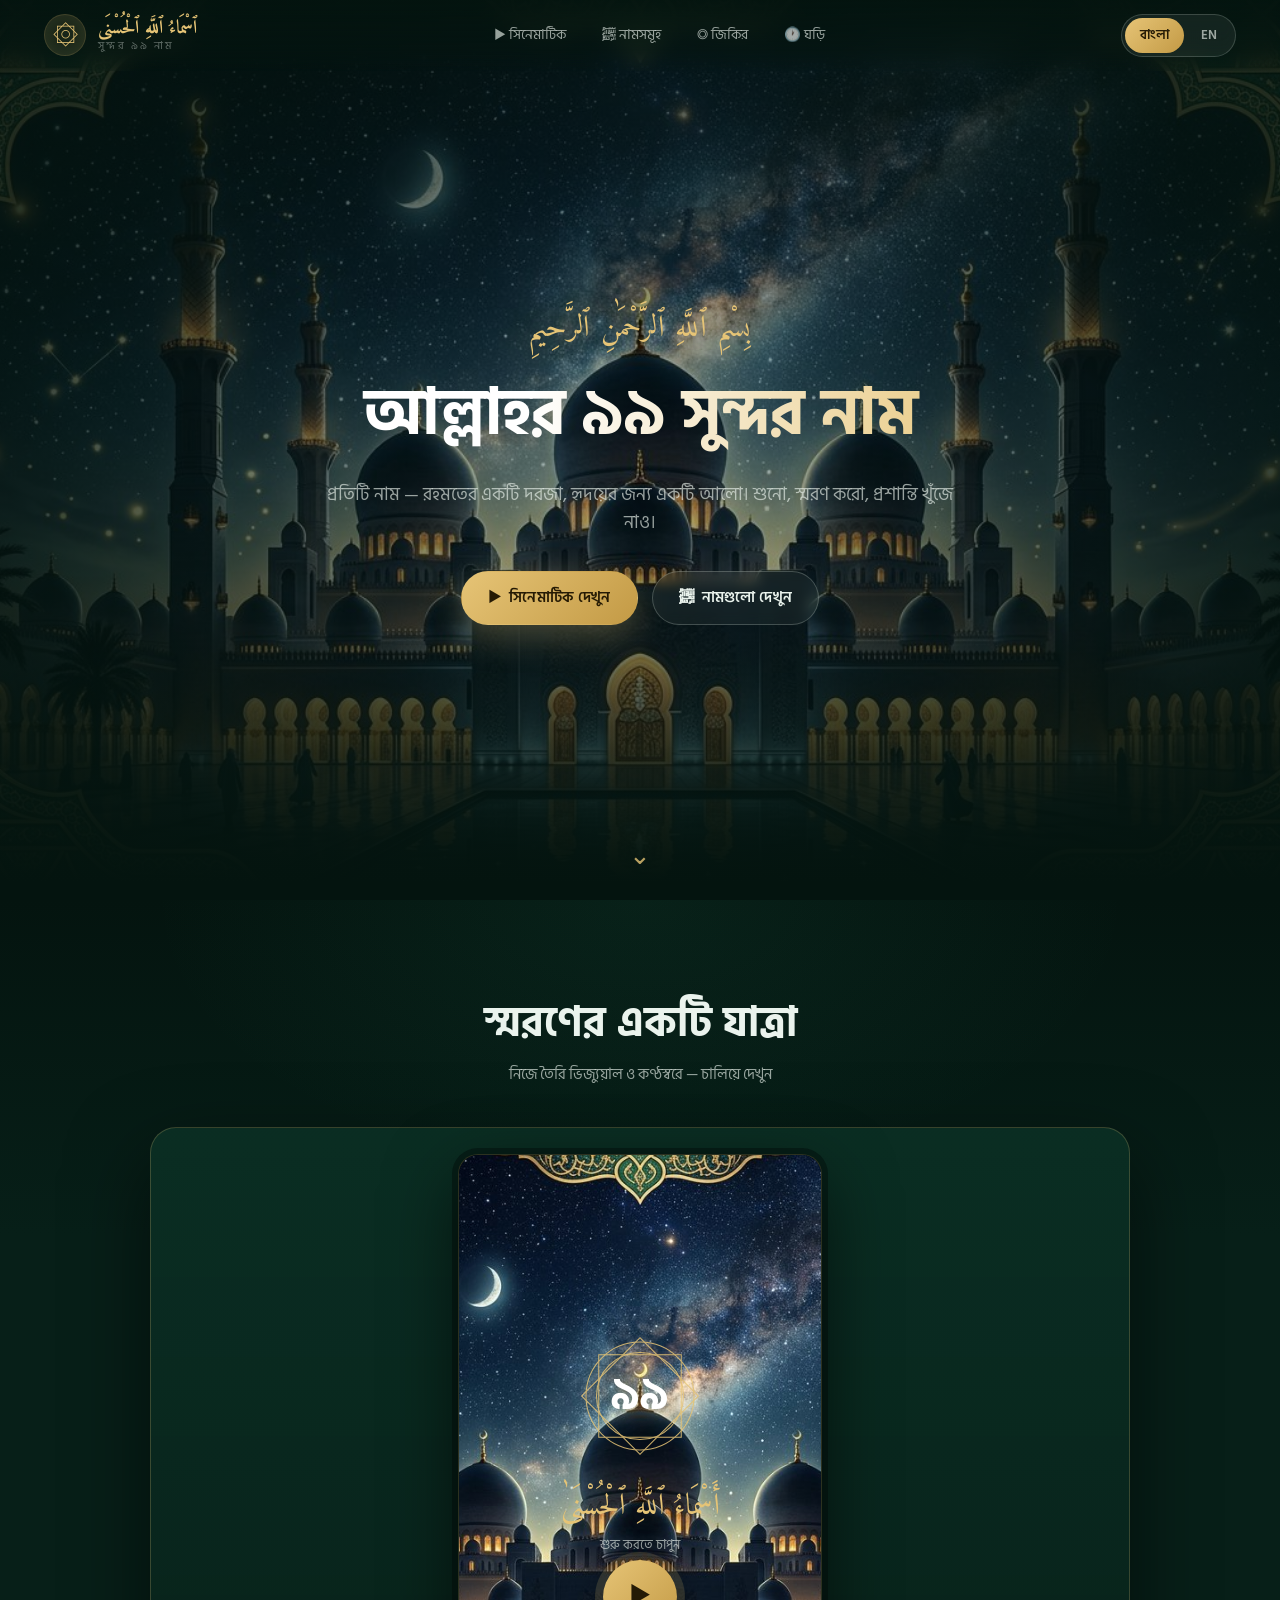
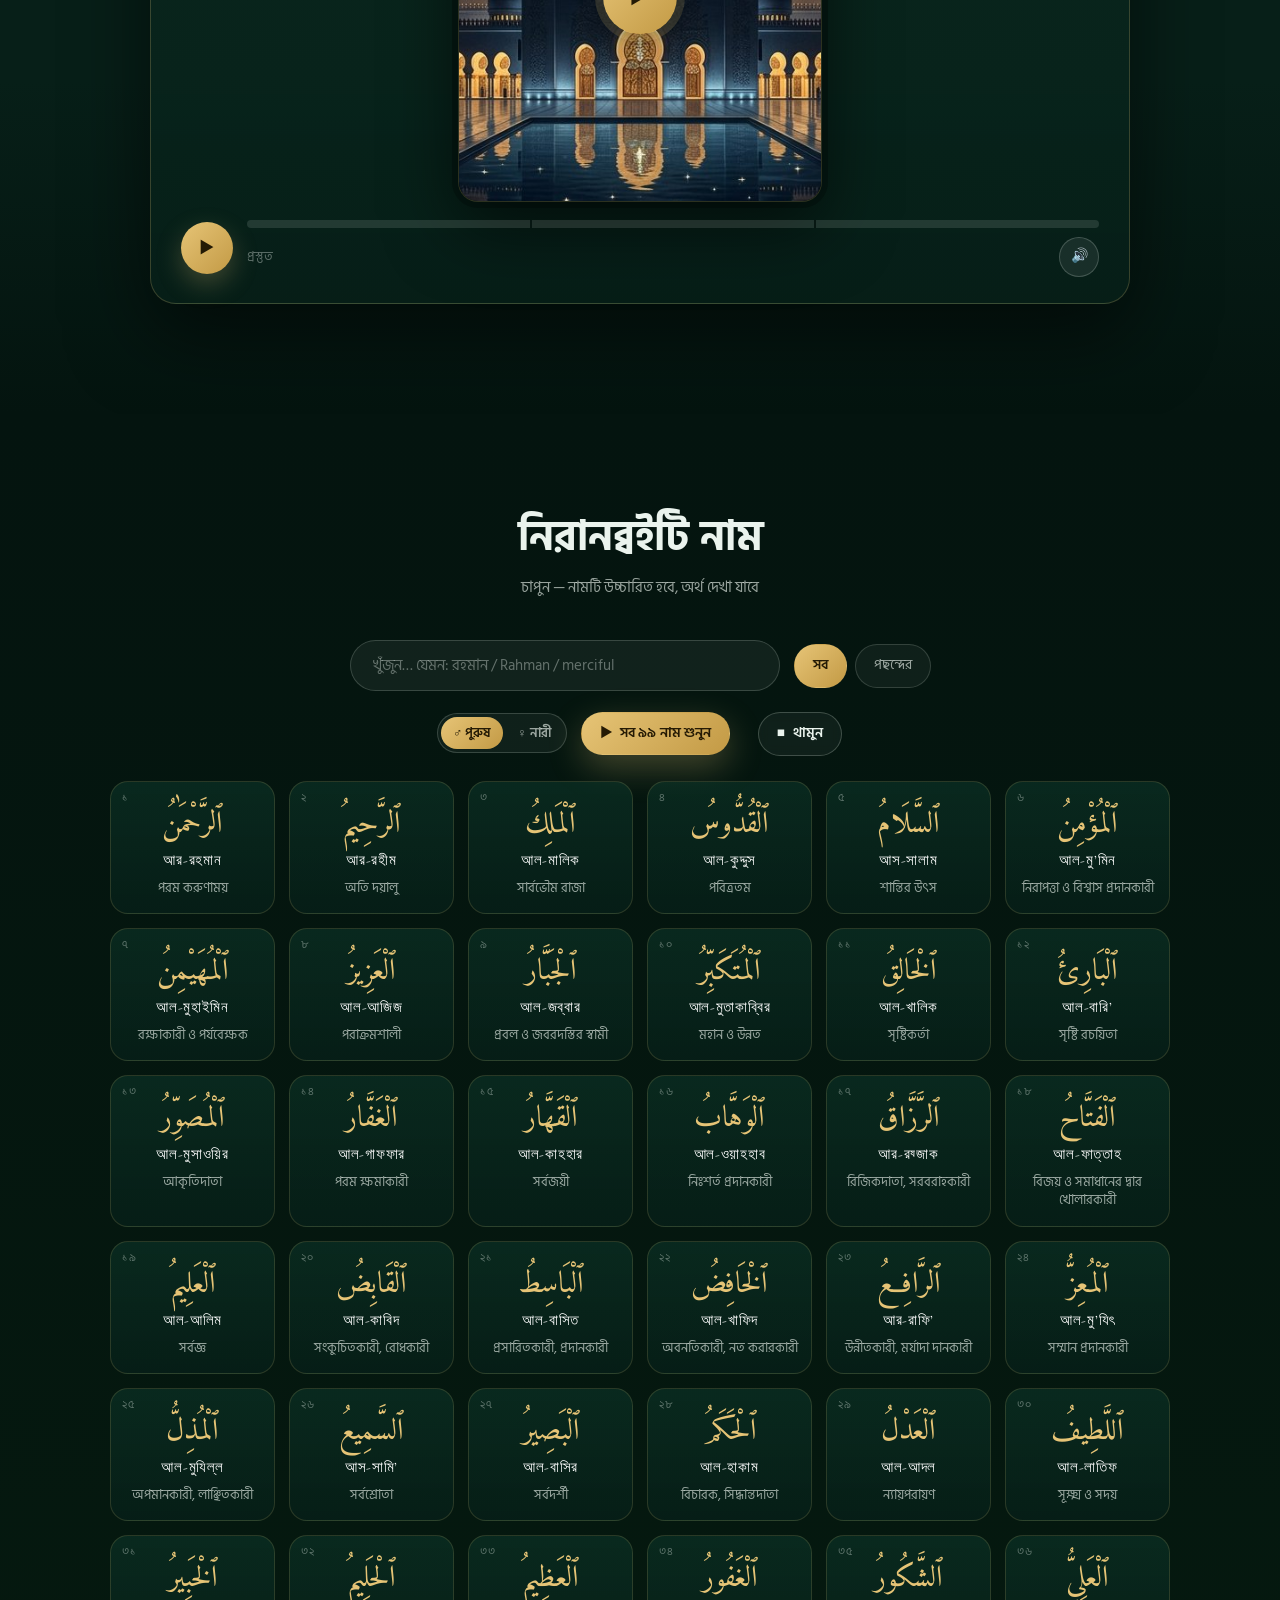
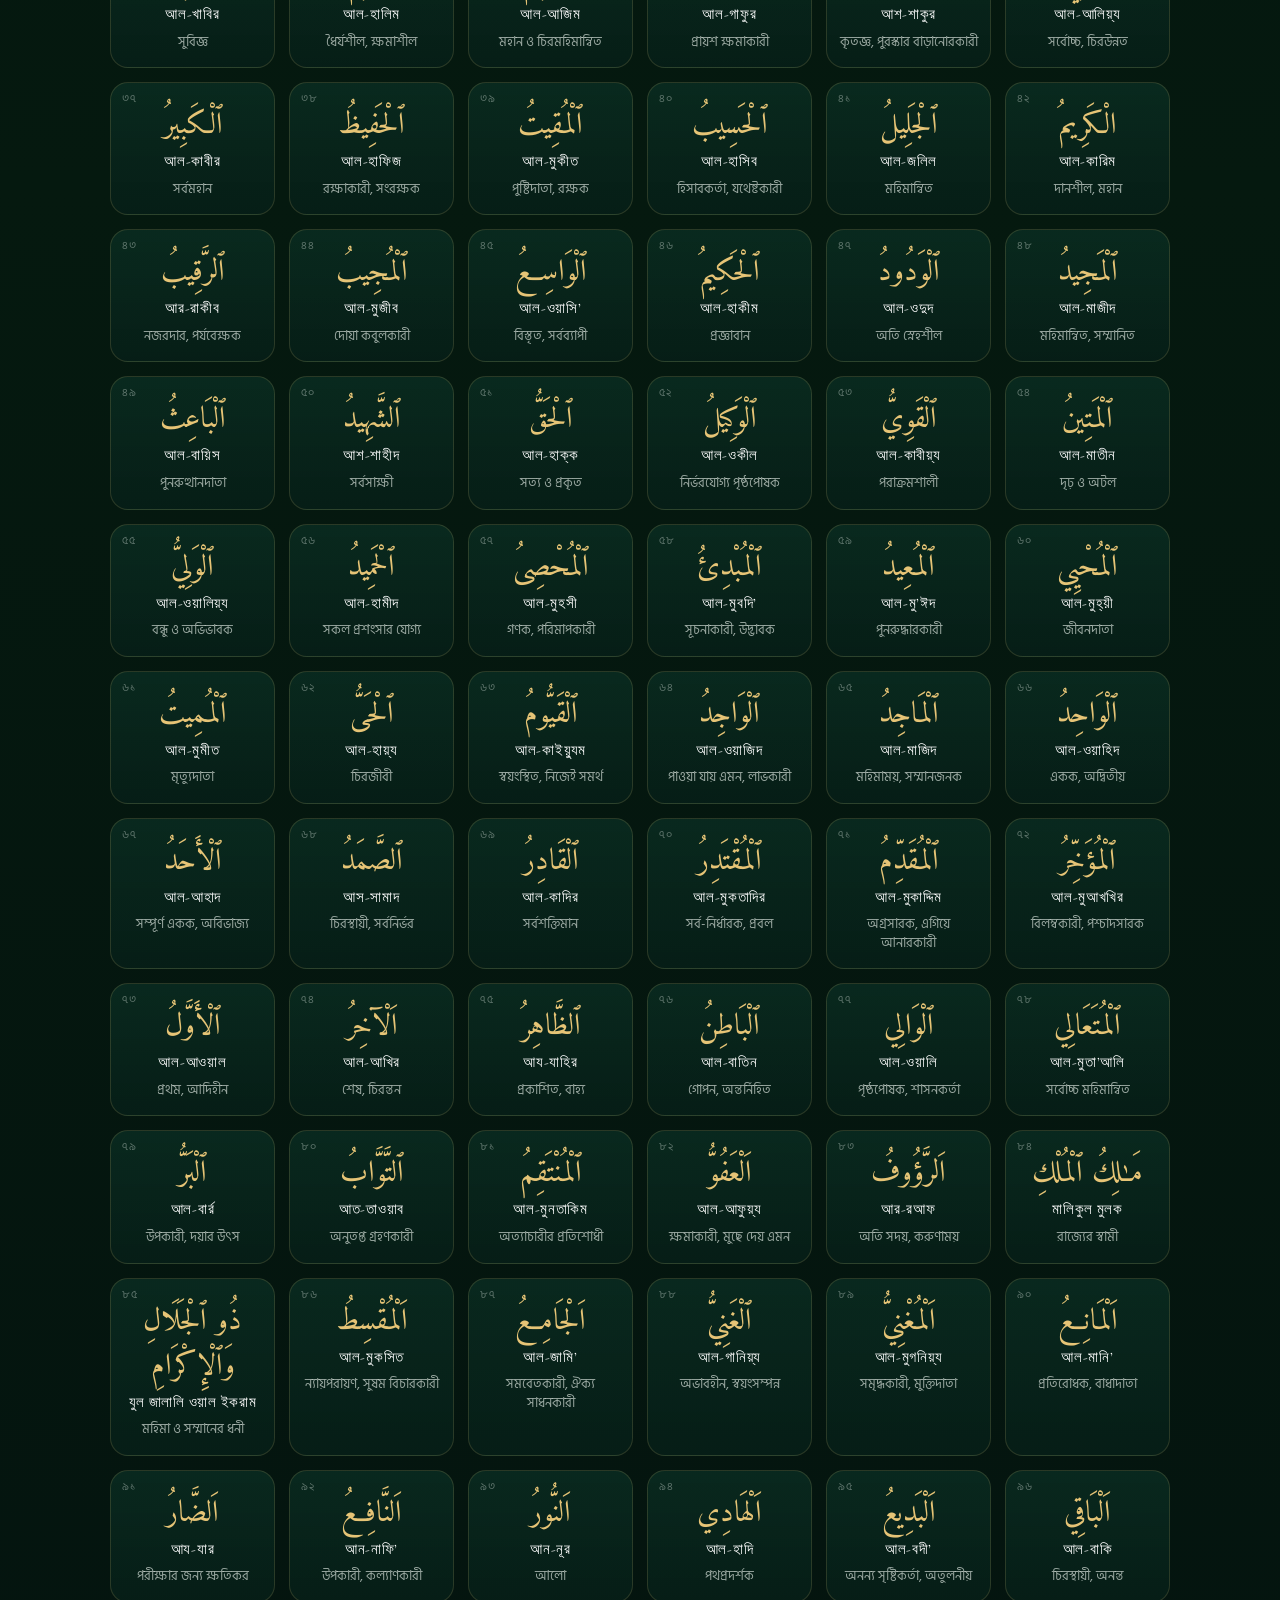
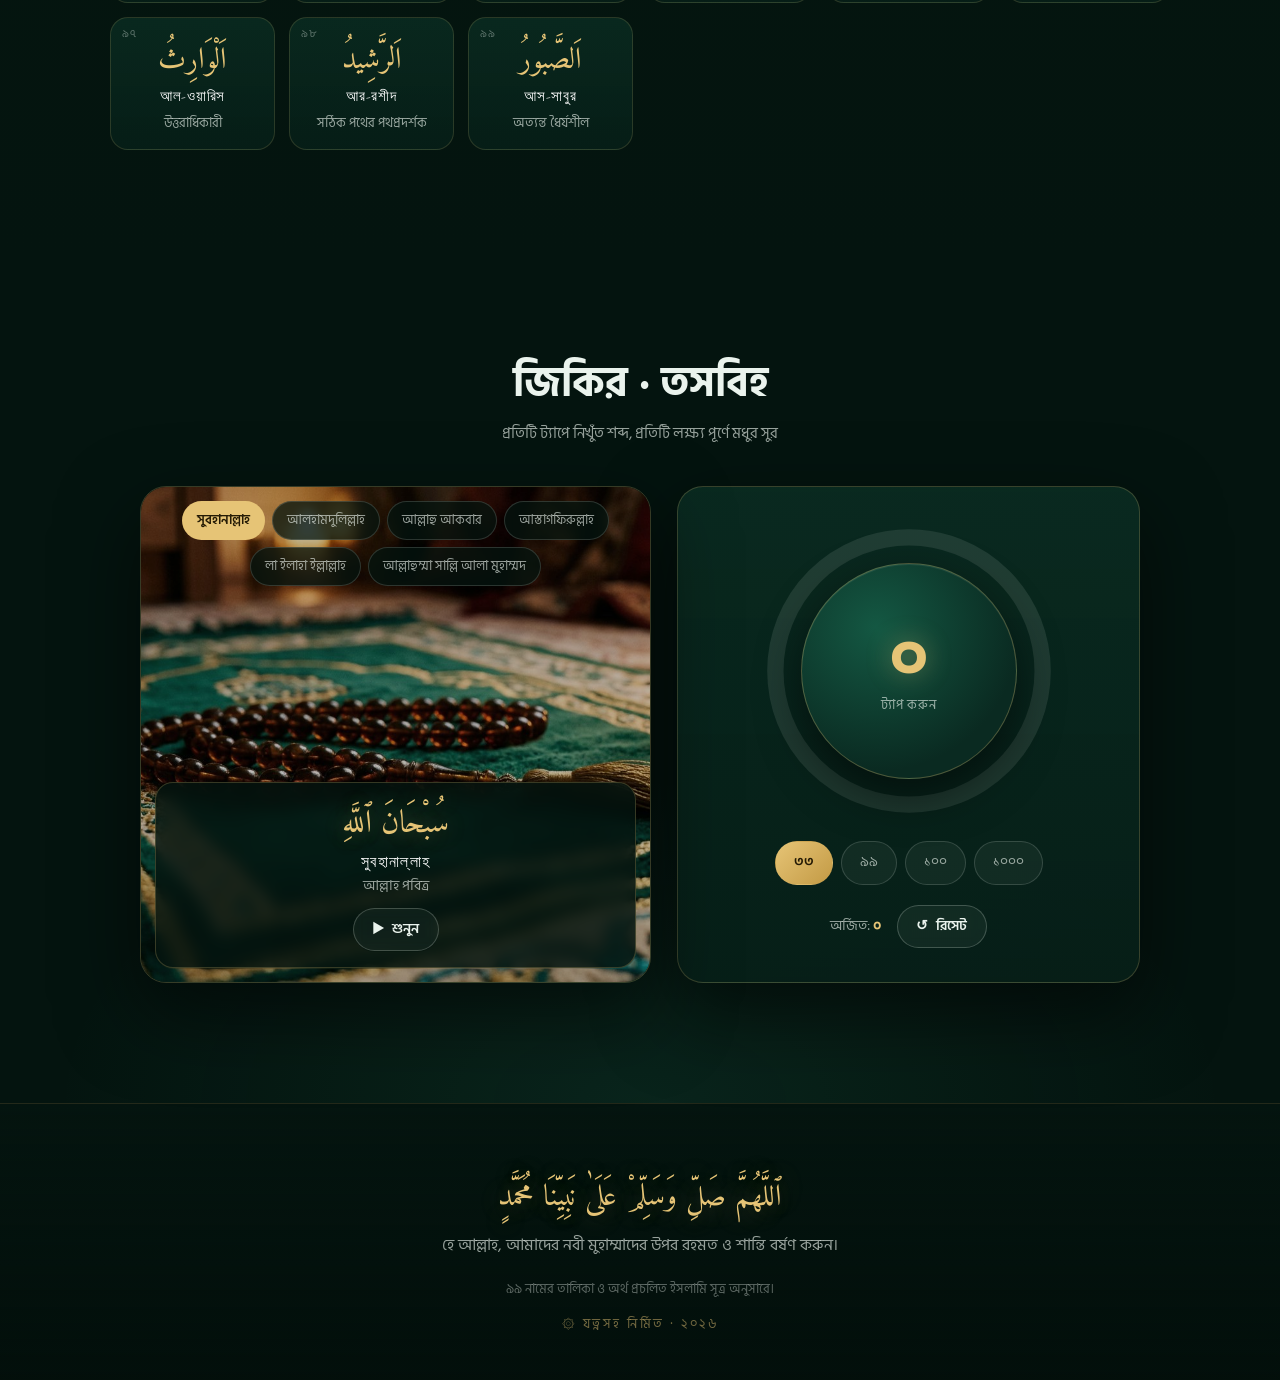
==== index.html @ 2817473e "Correct Bengali spelling of dhikr Co-authored-by: arena-agent <297053741+arena-agent@users.noreply.g" ====
<!DOCTYPE html>
<html lang="bn" data-lang="bn">
<head>
<meta charset="UTF-8" />
<meta name="viewport" content="width=device-width, initial-scale=1.0" />
<title>৯৯ সুন্দর নাম · আল্লাহর নামের জিকির</title>
<meta id="pageDescription" name="description" content="আল্লাহর ৯৯টি সুন্দর নাম ও তাদের জিকির — The 99 Beautiful Names of Allah and Their Dhikr. Cinematic narration, interactive names and tasbih counter." />
<link rel="preconnect" href="https://fonts.googleapis.com" />
<link rel="preconnect" href="https://fonts.gstatic.com" crossorigin />
<link href="https://fonts.googleapis.com/css2?family=Amiri:ital,wght@0,400;0,700;1,400&family=Hind+Siliguri:wght@300;400;500;600;700&family=Marcellus&family=Cormorant+Garamond:ital,wght@0,400;0,600;1,400&display=swap" rel="stylesheet" />
<link rel="stylesheet" href="styles.css" />
</head>
<body>

<!-- ═══════════ TOP BAR ═══════════ -->
<header class="topbar">
  <a class="brand" href="#hero">
    <span class="brand-mark">۞</span>
    <span class="brand-text">
      <b>ٱسْمَاءُ ٱللَّهِ ٱلْحُسْنَى</b>
      <i class="lg-bn">সুন্দর ৯৯ নাম</i>
      <i class="lg-en">The 99 Beautiful Names</i>
    </span>
  </a>

  <nav class="nav">
    <a href="#cinematic">▶ <span class="lg-bn">সিনেমাটিক</span><span class="lg-en">Cinematic</span></a>
    <a href="#names">﷽ <span class="lg-bn">নামসমূহ</span><span class="lg-en">Names</span></a>
    <a href="#dhikr">◎ <span class="lg-bn">জিকির</span><span class="lg-en">Dhikr</span></a>
    <a href="dial.html">🕐 <span class="lg-bn">ঘড়ি</span><span class="lg-en">Dial</span></a>
  </nav>

  <div class="lang-toggle" role="group" aria-label="Site language / ওয়েবসাইটের ভাষা">
    <button type="button" data-ui="bn" class="active">বাংলা</button>
    <button type="button" data-ui="en">EN</button>
  </div>
</header>

<!-- ═══════════ HERO ═══════════ -->
<section id="hero" class="hero">
  <div class="hero-bg"></div>
  <div class="hero-vignette"></div>
  <div class="stars" aria-hidden="true"></div>

  <div class="hero-inner">
    <p class="bismillah arabic">بِسْمِ ٱللَّهِ ٱلرَّحْمَٰنِ ٱلرَّحِيمِ</p>

    <h1 class="hero-title">
      <span class="hero-title-bn lg-bn">আল্লাহর ৯৯ সুন্দর নাম</span>
      <span class="hero-title-en lg-en">The 99 Beautiful Names of Allah</span>
    </h1>

    <p class="hero-sub lg-bn">প্রতিটি নাম — রহমতের একটি দরজা, হৃদয়ের জন্য একটি আলো। শুনো, স্মরণ করো, প্রশান্তি খুঁজে নাও।</p>
    <p class="hero-sub en lg-en">Every name is a doorway of mercy, a light for the heart. Listen, remember, and find your peace.</p>

    <div class="hero-cta">
      <a class="btn btn-gold" href="#cinematic" id="ctaWatch">▶ <span class="lg-bn">সিনেমাটিক দেখুন</span><span class="lg-en">Watch the cinematic</span></a>
      <a class="btn btn-ghost" href="#names">﷽ <span class="lg-bn">নামগুলো দেখুন</span><span class="lg-en">Explore the names</span></a>
    </div>
  </div>

  <div class="scroll-hint" aria-hidden="true">⌄</div>
</section>

<!-- ═══════════ CINEMATIC (recreated video + narration) ═══════════ -->
<section id="cinematic" class="cine">
  <div class="section-head">
    <h2>
      <span class="bn lg-bn">স্মরণের একটি যাত্রা</span>
      <span class="en lg-en">A Journey of Remembrance</span>
    </h2>
    <p class="section-sub">
      <span class="lg-bn">নিজে তৈরি ভিজ্যুয়াল ও কণ্ঠস্বরে — চালিয়ে দেখুন</span>
      <span class="lg-en">Original visuals with narration — press play</span>
    </p>
  </div>

  <div class="player" id="player">
    <!-- STAGE: layered scenes = the recreated “video” -->
    <div class="stage" id="stage">

      <!-- Scene 0 : cover -->
      <div class="scene scene-cover active" data-scene="0">
        <div class="scene-bg bg-hero"></div>
        <div class="cover-content">
          <div class="ornament-ring" aria-hidden="true">
            <svg viewBox="0 0 200 200" class="star-rotate">
              <g fill="none" stroke="currentColor" stroke-width="1.4">
                <rect x="45" y="45" width="110" height="110" transform="rotate(45 100 100)"/>
                <rect x="45" y="45" width="110" height="110"/>
                <circle cx="100" cy="100" r="72"/>
                <circle cx="100" cy="100" r="58"/>
              </g>
            </svg>
            <span class="cover-99">৯৯</span>
          </div>
          <p class="cover-title arabic">أَسْمَاءُ ٱللَّهِ ٱلْحُسْنَىٰ</p>
          <p class="cover-hint lg-bn">শুরু করতে চাপুন</p>
          <p class="cover-hint en lg-en">Press to begin</p>
          <button class="play-big" id="btnStart" aria-label="সিনেমাটিক চালান">▶</button>
        </div>
      </div>

      <!-- Scene 1 : intro -->
      <div class="scene" data-scene="1">
        <div class="scene-bg bg-hero"></div>
        <div class="scene-shade"></div>
        <div class="scene-mid">
          <p class="glow-arabic arabic" data-fx="fx1">بِسْمِ ٱللَّهِ</p>
          <p class="scene-big" data-fx="fx1">৯৯</p>
          <p class="scene-line" data-fx="fx1">
            <span class="bn lg-bn">রহমতের দরজা, হৃদয়ের আলো</span>
            <span class="en lg-en">Doorways of mercy, light for the heart</span>
          </p>
        </div>
      </div>

      <!-- Scene 2 : the names -->
      <div class="scene" data-scene="2">
        <div class="scene-bg bg-scene"></div>
        <div class="scene-shade"></div>
        <div class="names-reveal">
          <div class="reveal-card" data-stagger="1">
            <span class="arabic">ٱلرَّحْمَٰنُ</span><b class="lg-bn">আর-রহমান</b><b class="lg-en">Ar-Rahmān</b>
            <i class="bn lg-bn">পরম করুণাময়</i><i class="en lg-en">The Most Gracious</i>
          </div>
          <div class="reveal-card" data-stagger="2">
            <span class="arabic">ٱلرَّحِيمُ</span><b class="lg-bn">আর-রহীম</b><b class="lg-en">Ar-Rahīm</b>
            <i class="bn lg-bn">অতি দয়ালু</i><i class="en lg-en">The Most Merciful</i>
          </div>
          <div class="reveal-card" data-stagger="3">
            <span class="arabic">ٱلْمَلِكُ</span><b class="lg-bn">আল-মালিক</b><b class="lg-en">Al-Malik</b>
            <i class="bn lg-bn">সার্বভৌম রাজা</i><i class="en lg-en">The King of all</i>
          </div>
          <div class="reveal-card" data-stagger="4">
            <span class="arabic">ٱلْقُدُّوسُ</span><b class="lg-bn">আল-কুদ্দুস</b><b class="lg-en">Al-Quddūs</b>
            <i class="bn lg-bn">পবিত্রতম</i><i class="en lg-en">The Pure, the Holy</i>
          </div>
        </div>
      </div>

      <!-- Scene 3 : dhikr -->
      <div class="scene" data-scene="3">
        <div class="scene-bg bg-tasbih"></div>
        <div class="scene-shade"></div>
        <div class="dhikr-stage">
          <div class="bead-orbit" aria-hidden="true">
            <svg viewBox="0 0 240 240">
              <g fill="currentColor">
                <circle cx="120" cy="20" r="7"/><circle cx="180" cy="40" r="7"/>
                <circle cx="220" cy="100" r="7"/><circle cx="200" cy="170" r="7"/>
                <circle cx="150" cy="215" r="7"/><circle cx="90" cy="220" r="7"/>
                <circle cx="40" cy="185" r="7"/><circle cx="20" cy="120" r="7"/>
                <circle cx="35" cy="60" r="7"/><circle cx="75" cy="28" r="7"/>
              </g>
              <circle cx="120" cy="120" r="95" fill="none" stroke="currentColor" stroke-width="1" opacity=".45"/>
            </svg>
          </div>
          <p class="dhikr-word arabic" data-d="0">سُبْحَانَ ٱللَّهِ</p>
          <p class="dhikr-word arabic" data-d="1">ٱلْحَمْدُ لِلَّهِ</p>
          <p class="dhikr-word arabic" data-d="2">ٱللَّهُ أَكْبَرُ</p>
        </div>
      </div>

      <!-- Scene 4 : end card -->
      <div class="scene" data-scene="4">
        <div class="scene-bg bg-hero dim"></div>
        <div class="end-card">
          <p class="arabic end-arabic">سُبْحَانَ ٱللَّهِ وَبِٱلْحَمْدِ</p>
          <p class="end-line bn lg-bn">প্রতিটি নামই তোমার সঙ্গী</p>
          <p class="end-line en lg-en">Every name is your companion</p>
          <div class="end-actions">
            <button class="btn btn-gold" id="btnReplay">↻ <span class="lg-bn">আবার দেখুন</span><span class="lg-en">Replay</span></button>
            <a class="btn btn-ghost" href="#names">﷽ <span class="lg-bn">৯৯ নাম</span><span class="lg-en">The 99 names</span></a>
          </div>
        </div>
      </div>

      <!-- caption strip (always bilingual — follows the narration) -->
      <div class="caption" id="caption">
        <p class="cap-bn lg-bn" id="capBn"></p>
        <p class="cap-en lg-en" id="capEn"></p>
      </div>
    </div>

    <!-- CONTROLS -->
    <div class="controls">
      <button class="ctrl-btn" id="btnPlay" aria-label="চালান / বিরতি">▶</button>

      <div class="progress-wrap">
        <div class="progress-track" id="progressTrack">
          <div class="progress-fill" id="progressFill"></div>
          <div class="seg-marks"><i></i><i></i><i></i></div>
        </div>
        <div class="progress-meta">
          <span id="sceneLabel">প্রস্তুত</span>
          <button class="ctrl-btn small" id="btnMute" aria-label="শব্দ বন্ধ করুন">🔊</button>
        </div>
      </div>
    </div>

  </div>
</section>

<!-- ═══════════ 99 NAMES ═══════════ -->
<section id="names" class="names-section">
  <div class="section-head">
    <h2>
      <span class="bn lg-bn">নিরানব্বইটি নাম</span>
      <span class="en lg-en">The Ninety-Nine Names</span>
    </h2>
    <p class="section-sub">
      <span class="lg-bn">চাপুন — নামটি উচ্চারিত হবে, অর্থ দেখা যাবে</span>
      <span class="lg-en">Tap any card — the name is pronounced and explained</span>
    </p>
  </div>

  <div class="names-tools">
    <input id="search" type="search" placeholder="খুঁজুন…  যেমন: রহমান / Rahman / merciful" autocomplete="off" />
    <div class="filters">
      <button class="chip active" data-filter="all"><span class="lg-bn">সব</span><i class="lg-en">All</i></button>
      <button class="chip" data-filter="fav"><span class="lg-bn">পছন্দের</span><i class="lg-en">Favourites</i></button>
    </div>
  </div>

  <!-- 🔊 listen to all 99 names, one by one -->
  <div class="listen-all">
    <div class="voice-toggle" role="group" aria-label="আরবি নামের কণ্ঠস্বর">
      <button type="button" data-voice="male" aria-pressed="true"><span aria-hidden="true">♂</span> <span class="lg-bn">পুরুষ</span><span class="lg-en">Male</span></button>
      <button type="button" data-voice="female" aria-pressed="false"><span aria-hidden="true">♀</span> <span class="lg-bn">নারী</span><span class="lg-en">Female</span></button>
    </div>
    <button class="btn btn-gold btn-sm" id="btnPlayAll">▶ <span class="lg-bn">সব ৯৯ নাম শুনুন</span><span class="lg-en">Listen to all 99 names</span></button>
    <span class="play-all-now" id="playAllNow" aria-live="polite"></span>
    <button class="btn btn-ghost btn-sm" id="btnStopAll" hidden>■ <span class="lg-bn">থামুন</span><span class="lg-en">Stop</span></button>
  </div>

  <div class="names-grid" id="namesGrid"><!-- cards injected by app.js --></div>
  <p class="grid-empty" id="gridEmpty" hidden>
    <span class="lg-bn">কোনো নাম পাওয়া যায়নি</span>
    <span class="lg-en">No names found</span>
  </p>
</section>

<!-- ═══════════ NAME MODAL ═══════════ -->
<div class="modal" id="modal" hidden>
  <div class="modal-back" data-close></div>
  <div class="modal-card" role="dialog" aria-modal="true">
    <button class="modal-close" data-close aria-label="বন্ধ করুন">×</button>
    <span class="m-num" id="mNum">নাম ১</span>
    <p class="m-arabic arabic" id="mArabic"></p>
    <h3 class="m-trans" id="mTrans"></h3>
    <p class="m-bn lg-bn" id="mBn"></p>
    <p class="m-en lg-en" id="mEn"></p>
    <div class="m-actions">
      <button class="btn btn-gold btn-sm" id="mSpeak">🔊 <span class="lg-bn">আবার শুনুন</span><span class="lg-en">Say it again</span></button>
      <button class="btn btn-ghost btn-sm" id="mFav">☆ <span class="lg-bn">পছন্দের</span><span class="lg-en">Favourite</span></button>
    </div>
    <p class="m-dhikr">
      <span class="lg-bn">জিকির: এই নামটি স্মরণ করুন — সকালে ৩৩ বার, বিকালে ৩৩ বার।</span>
      <span class="lg-en">Dhikr: remember this name — 33× at dawn, 33× at dusk.</span>
    </p>
  </div>
</div>

<!-- ═══════════ DHIKR / TASBIH ═══════════ -->
<section id="dhikr" class="dhikr-section">
  <div class="section-head">
    <h2>
      <span class="bn lg-bn">জিকির · তসবিহ</span>
      <span class="en lg-en">Dhikr Counter</span>
    </h2>
    <p class="section-sub">
      <span class="lg-bn">প্রতিটি ট্যাপে নিখুঁত শব্দ, প্রতিটি লক্ষ্য পূর্ণে মধুর সুর</span>
      <span class="lg-en">A soft tick with every tap, a chime at every goal</span>
    </p>
  </div>

  <div class="tasbih-card">
    <div class="tasbih-visual">
      <img src="assets/img/tasbih.jpg" alt="প্রার্থনার জপমালা" />
      <div class="dhikr-phrase-box">
        <p class="arabic" id="phraseAr">سُبْحَانَ ٱللَّهِ</p>
        <p class="phrase-tr" id="phraseTr">সুবহানাল্লাহ</p>
        <p class="phrase-bn" id="phraseBn">আল্লাহ পবিত্র</p>
        <button class="btn btn-ghost btn-sm" id="btnPhrase">▶ <span class="lg-bn">শুনুন</span><span class="lg-en">Hear it</span></button>
      </div>
      <div class="phrase-picker" id="phrasePicker"><!-- chips injected --></div>
    </div>

    <div class="tasbih-counter">
      <div class="ring" id="ring">
        <svg viewBox="0 0 220 220">
          <circle class="ring-bg" cx="110" cy="110" r="98"/>
          <circle class="ring-fill" id="ringFill" cx="110" cy="110" r="98"/>
        </svg>
        <button class="tap-area" id="tapArea" aria-label="তসবিহ গণনা করুন">
          <span class="count" id="count">০</span>
          <span class="tap-label"><span class="lg-bn">ট্যাপ করুন</span><span class="lg-en">Tap</span></span>
        </button>
      </div>

      <div class="target-row" id="targetRow">
        <button class="chip active" data-target="33">৩৩</button>
        <button class="chip" data-target="99">৯৯</button>
        <button class="chip" data-target="100">১০০</button>
        <button class="chip" data-target="1000">১০০০</button>
      </div>

      <div class="counter-meta">
        <span><span class="lg-bn">অর্জিত</span><span class="lg-en">Completed</span>: <b id="laps">০</b></span>
        <button class="btn btn-ghost btn-sm" id="btnReset">↺ <span class="lg-bn">রিসেট</span><span class="lg-en">Reset</span></button>
      </div>
    </div>
  </div>
</section>

<!-- ═══════════ FOOTER ═══════════ -->
<footer class="footer">
  <p class="arabic dua-ar">ٱللَّهُمَّ صَلِّ وَسَلِّمْ عَلَىٰ نَبِيِّنَا مُحَمَّدٍ</p>
  <p class="dua bn lg-bn">হে আল্লাহ, আমাদের নবী মুহাম্মাদের উপর রহমত ও শান্তি বর্ষণ করুন।</p>
  <p class="dua en lg-en">O Allah, send Your blessings and peace upon our Prophet Muhammad.</p>
  <p class="foot-note">
    <span class="lg-bn">৯৯ নামের তালিকা ও অর্থ প্রচলিত ইসলামি সূত্র অনুসারে।</span>
    <span class="lg-en">List &amp; meanings follow the traditional Islamic sources.</span>
  </p>
  <p class="foot-credit">۞ <span class="lg-bn">যত্নসহ নির্মিত · ২০২৬</span><span class="lg-en">Built with care · 2026</span></p>
</footer>

<script src="app.js"></script>
</body>
</html>
---- styles.css ----
/* ═══════════════════════════════════════════════════════════
   ৯৯ সুন্দর নাম · The 99 Beautiful Names of Allah
   ═══════════════════════════════════════════════════════════ */
:root{
  --bg:#04140f;
  --bg2:#071f18;
  --panel:#0a2a21;
  --panel-2:#0c3327;
  --ink:#eaf3ed;
  --muted:rgba(234,243,237,.64);
  --faint:rgba(234,243,237,.38);
  --gold:#e6c476;
  --gold-deep:#c39a45;
  --teal:#37b98d;
  --line:rgba(230,196,118,.22);
  --shadow:0 30px 80px rgba(0,0,0,.55);
  --r-lg:26px;
  --r-md:18px;
  --r-sm:12px;
  --f-ar:'Amiri',serif;
  --f-bn:'Hind Siliguri','Noto Sans Bengali',sans-serif;
  --f-dis:'Marcellus',serif;
  --f-en:'Cormorant Garamond',serif;
}
*{margin:0;padding:0;box-sizing:border-box}
html{scroll-behavior:smooth}
body{
  background:
    radial-gradient(1200px 600px at 80% -10%, rgba(55,185,141,.10), transparent 60%),
    radial-gradient(900px 500px at -10% 30%, rgba(230,196,118,.07), transparent 55%),
    var(--bg);
  color:var(--ink);
  font-family:var(--f-bn);
  line-height:1.6;
  overflow-x:hidden;
}
img{max-width:100%;display:block}
button,input{font:inherit;color:inherit}
a{color:inherit;text-decoration:none}
::selection{background:rgba(230,196,118,.35)}
.arabic{font-family:var(--f-ar);direction:rtl;unicode-bidi:isolate}
.bn{font-family:var(--f-bn)}
.en{font-family:var(--f-en);font-style:italic}

/* ─────────── top bar ─────────── */
.topbar{
  position:fixed;inset:0 0 auto 0;z-index:60;
  display:flex;align-items:center;justify-content:space-between;gap:16px;
  padding:14px clamp(16px,4vw,44px);
  background:linear-gradient(to bottom, rgba(4,20,15,.92), rgba(4,20,15,.55) 70%, transparent);
  backdrop-filter:blur(10px);
  -webkit-backdrop-filter:blur(10px);
}
.brand{display:flex;align-items:center;gap:12px}
.brand-mark{
  width:42px;height:42px;display:grid;place-items:center;font-size:26px;
  color:var(--gold);border:1px solid var(--line);border-radius:50%;
  background:rgba(230,196,118,.06);
  box-shadow:0 0 24px rgba(230,196,118,.15) inset;
}
.brand-text{display:flex;flex-direction:column;line-height:1.25}
.brand-text b{font-family:var(--f-ar);font-size:19px;color:var(--gold);font-weight:700}
.brand-text i{font-style:normal;font-size:11px;letter-spacing:.22em;text-transform:uppercase;color:var(--faint)}
.nav{display:flex;gap:6px;flex-wrap:wrap}
.nav a{
  font-size:13.5px;padding:9px 14px;border-radius:999px;
  border:1px solid transparent;color:var(--muted);
  transition:.25s;white-space:nowrap;
}
.nav a:hover{color:var(--gold);border-color:var(--line);background:rgba(230,196,118,.06)}
.nav .en{font-size:12px;opacity:.75}

/* ─────────── hero ─────────── */
.hero{
  position:relative;min-height:100svh;
  display:flex;align-items:center;justify-content:center;
  text-align:center;padding:120px 20px 90px;overflow:hidden;
}
.hero-bg{
  position:absolute;inset:-4%;
  background:url('assets/img/hero.jpg') center/cover no-repeat;
  animation:kenburns 26s ease-in-out infinite alternate;
}
.hero-vignette{
  position:absolute;inset:0;
  background:
    radial-gradient(ellipse at center, rgba(4,20,15,.25), rgba(4,20,15,.86) 78%),
    linear-gradient(to top, var(--bg) 2%, transparent 30%);
}
.stars{position:absolute;inset:0;pointer-events:none}
.stars i{
  position:absolute;width:3px;height:3px;border-radius:50%;
  background:#fff;opacity:.0;animation:twinkle 4s ease-in-out infinite;
}
.hero-inner{position:relative;z-index:2;max-width:920px}
.bismillah{
  font-size:clamp(20px,3.4vw,30px);color:var(--gold);
  margin-bottom:22px;letter-spacing:.02em;
  text-shadow:0 0 30px rgba(230,196,118,.45);
  animation:glowPulse 4.5s ease-in-out infinite;
}
.hero-title{display:flex;flex-direction:column;gap:8px;margin-bottom:26px}
.hero-title-bn{
  font-family:var(--f-bn);font-weight:700;
  font-size:clamp(34px,6.4vw,64px);line-height:1.25;
  background:linear-gradient(100deg,#fff 15%,var(--gold) 50%,#fff8e8 78%,var(--gold) 100%);
  background-size:220% auto;
  -webkit-background-clip:text;background-clip:text;color:transparent;
  animation:shimmer 7s linear infinite;
}
.hero-title-en{
  font-family:var(--f-dis);font-weight:400;letter-spacing:.14em;
  font-size:clamp(14px,2.2vw,21px);text-transform:uppercase;color:var(--muted);
}
.hero-sub{max-width:640px;margin:0 auto 8px;font-size:clamp(15px,1.9vw,17.5px);color:var(--muted)}
.hero-sub.en{font-size:clamp(14px,1.8vw,16.5px);color:var(--faint)}
.hero-cta{display:flex;gap:14px;justify-content:center;flex-wrap:wrap;margin-top:34px}
.scroll-hint{
  position:absolute;bottom:22px;left:50%;transform:translateX(-50%);
  color:var(--gold);font-size:26px;animation:bob 2s ease-in-out infinite;opacity:.8;z-index:2;
}

/* buttons */
.btn{
  display:inline-flex;align-items:center;gap:8px;
  padding:14px 26px;border-radius:999px;border:1px solid transparent;
  font-size:15px;font-weight:600;cursor:pointer;transition:.28s;
  letter-spacing:.01em;
}
.btn .en{font-weight:500;font-size:13.5px;opacity:.85}
.btn-gold{
  background:linear-gradient(135deg,var(--gold),var(--gold-deep));
  color:#251a04;box-shadow:0 12px 34px rgba(230,196,118,.28);
}
.btn-gold:hover{transform:translateY(-2px);box-shadow:0 18px 44px rgba(230,196,118,.4)}
.btn-ghost{
  background:rgba(234,243,237,.05);color:var(--ink);
  border-color:rgba(234,243,237,.22);backdrop-filter:blur(6px);
}
.btn-ghost:hover{border-color:var(--gold);color:var(--gold);transform:translateY(-2px)}
.btn-sm{padding:10px 18px;font-size:13.5px}

/* ─────────── section heads ─────────── */
section{position:relative}
.section-head{text-align:center;max-width:820px;margin:0 auto 40px;padding:0 20px}
.section-head h2{
  display:flex;flex-direction:column;gap:4px;align-items:center;
  font-weight:700;font-size:clamp(26px,4.4vw,42px);line-height:1.3;
}
.section-head h2 .en{
  font-family:var(--f-dis);font-weight:400;letter-spacing:.16em;text-transform:uppercase;
  font-size:clamp(13px,1.8vw,16px);color:var(--gold);
}
.section-sub{margin-top:12px;color:var(--muted);font-size:15px}
.section-sub .en{color:var(--faint)}

/* ─────────── cinematic player ─────────── */
.cine{padding:96px 20px 110px;
  background:
    radial-gradient(700px 400px at 50% 0%, rgba(55,185,141,.08), transparent 70%),
    linear-gradient(to bottom, var(--bg), var(--bg2) 30%, var(--bg2) 70%, var(--bg));
}
.player{
  max-width:980px;margin:0 auto;
  background:linear-gradient(180deg, rgba(12,51,39,.75), rgba(7,31,24,.9));
  border:1px solid var(--line);border-radius:var(--r-lg);
  padding:clamp(14px,2.5vw,26px);box-shadow:var(--shadow);
}
.stage{
  position:relative;width:min(100%, 430px, calc(72vh * 9 / 16));
  aspect-ratio:9/16;margin:0 auto;
  border-radius:20px;overflow:hidden;background:#02110c;
  border:1px solid rgba(230,196,118,.18);
  box-shadow:0 24px 70px rgba(0,0,0,.6), 0 0 0 6px rgba(4,20,15,.6);
}
.scene{
  position:absolute;inset:0;opacity:0;visibility:hidden;
  transition:opacity .9s ease, visibility .9s;
  display:flex;align-items:center;justify-content:center;text-align:center;
}
.scene.active{opacity:1;visibility:visible}
.scene-bg{
  position:absolute;inset:-3%;background-size:cover;background-position:center;
}
.bg-hero{background-image:url('assets/img/hero.jpg')}
.bg-scene{background-image:url('assets/img/scene.jpg')}
.bg-tasbih{background-image:url('assets/img/tasbih.jpg')}
.scene.active .scene-bg{animation:kenburns 16s ease-in-out infinite alternate}
.scene-bg.dim{filter:brightness(.4)}
.scene-shade{
  position:absolute;inset:0;
  background:linear-gradient(to top, rgba(2,17,12,.92) 5%, rgba(2,17,12,.35) 45%, rgba(2,17,12,.55));
}
.scene-mid{position:relative;z-index:2;padding:24px}
.glow-arabic{
  font-size:clamp(34px,7vw,52px);color:var(--gold);
  text-shadow:0 0 34px rgba(230,196,118,.55);margin-bottom:8px;
}
.scene-big{
  font-family:var(--f-bn);font-weight:700;font-size:clamp(72px,16vw,120px);
  line-height:1;color:#fff;text-shadow:0 8px 40px rgba(0,0,0,.6);
}
.scene-line{display:flex;flex-direction:column;gap:2px;margin-top:14px;color:var(--ink)}
.scene-line .en{color:var(--muted);font-size:15px}
.scene-line .bn{font-size:17px}

/* stagger animations inside scenes */
[data-fx]{opacity:0}
.scene.active [data-fx]{animation:fadeUp .9s ease forwards}
.scene.active [data-fx="fx1"]:nth-child(1){animation-delay:.3s}
.scene.active [data-fx="fx1"]:nth-child(2){animation-delay:.9s}
.scene.active [data-fx="fx1"]:nth-child(3){animation-delay:1.6s}

/* scene 2 name reveal */
.names-reveal{
  position:relative;z-index:2;display:grid;grid-template-columns:1fr 1fr;
  gap:10px;padding:16px;width:100%;
}
.reveal-card{
  background:rgba(4,20,15,.72);border:1px solid var(--line);
  border-radius:16px;padding:16px 8px 14px;backdrop-filter:blur(6px);
  display:flex;flex-direction:column;gap:2px;opacity:0;
}
.scene.active .reveal-card{animation:fadeUp .8s ease forwards}
.scene.active .reveal-card[data-stagger="1"]{animation-delay:.3s}
.scene.active .reveal-card[data-stagger="2"]{animation-delay:1.4s}
.scene.active .reveal-card[data-stagger="3"]{animation-delay:2.6s}
.scene.active .reveal-card[data-stagger="4"]{animation-delay:3.8s}
.reveal-card .arabic{font-size:clamp(24px,5vw,32px);color:var(--gold)}
.reveal-card b{font-family:var(--f-en);font-size:15px;letter-spacing:.06em;color:#fff}
.reveal-card i{font-style:normal;font-size:12.5px;color:var(--muted)}
.reveal-card i.en{font-style:italic;font-size:12px;color:var(--faint)}

/* scene 3 dhikr */
.dhikr-stage{position:relative;z-index:2;width:100%;height:100%;display:flex;align-items:center;justify-content:center}
.bead-orbit{position:absolute;width:78%;color:var(--gold);opacity:.9}
.bead-orbit svg{width:100%;animation:spin 30s linear infinite}
.dhikr-word{
  position:absolute;font-size:clamp(30px,6.4vw,44px);color:#fff;
  text-shadow:0 0 30px rgba(230,196,118,.6);opacity:0;
}
.scene.active .dhikr-word[data-d="0"]{animation:dhikrPop 3.4s ease-in-out infinite;animation-delay:.2s}
.scene.active .dhikr-word[data-d="1"]{animation:dhikrPop 3.4s ease-in-out infinite;animation-delay:1.3s}
.scene.active .dhikr-word[data-d="2"]{animation:dhikrPop 3.4s ease-in-out infinite;animation-delay:2.4s}

/* end card */
.end-card{position:relative;z-index:2;padding:26px;display:flex;flex-direction:column;gap:10px;align-items:center}
.end-arabic{font-size:clamp(26px,5vw,36px);color:var(--gold);text-shadow:0 0 28px rgba(230,196,118,.5)}
.end-line.bn{font-size:17px}
.end-line.en{color:var(--muted);font-size:15px}
.end-actions{display:flex;gap:12px;flex-wrap:wrap;justify-content:center;margin-top:14px}

/* cover scene */
.cover-content{position:relative;z-index:2;display:flex;flex-direction:column;align-items:center;gap:6px;padding:20px}
.ornament-ring{position:relative;width:150px;height:150px;color:var(--gold);margin-bottom:6px}
.star-rotate{width:100%;height:100%;animation:spin 40s linear infinite;opacity:.85}
.cover-99{
  position:absolute;inset:0;display:grid;place-items:center;
  font-family:var(--f-bn);font-weight:700;font-size:44px;color:#fff;
  text-shadow:0 0 26px rgba(230,196,118,.7);
}
.cover-title{font-size:clamp(24px,4.6vw,30px);color:var(--gold);text-shadow:0 0 24px rgba(230,196,118,.4)}
.cover-hint{font-size:13px;color:var(--muted);line-height:1.3}
.cover-hint.en{color:var(--faint);font-size:12.5px;margin-bottom:4px}
.play-big{
  width:74px;height:74px;border-radius:50%;cursor:pointer;
  background:linear-gradient(135deg,var(--gold),var(--gold-deep));
  color:#241a05;font-size:26px;border:none;
  box-shadow:0 0 0 8px rgba(230,196,118,.16), 0 16px 40px rgba(0,0,0,.5);
  transition:.3s;
}
.play-big:hover{transform:scale(1.07);box-shadow:0 0 0 12px rgba(230,196,118,.22), 0 20px 50px rgba(0,0,0,.55)}

/* caption strip */
.caption{
  position:absolute;left:10px;right:10px;bottom:12px;z-index:5;
  background:linear-gradient(to top, rgba(2,15,11,.9), rgba(2,15,11,.45));
  border:1px solid rgba(230,196,118,.16);border-radius:14px;
  padding:10px 14px;backdrop-filter:blur(6px);
  min-height:64px;transition:opacity .4s;
}
.caption.hidden{opacity:0;pointer-events:none}
.cap-bn{font-size:14.5px;color:var(--ink)}
.cap-en{font-size:13.5px;color:var(--muted);font-style:italic}
.cap-bn:empty,.cap-en:empty{display:none}

/* controls */
.controls{display:flex;align-items:center;gap:14px;margin-top:18px;padding:0 4px}
.ctrl-btn{
  width:52px;height:52px;flex:0 0 auto;border-radius:50%;cursor:pointer;
  background:linear-gradient(135deg,var(--gold),var(--gold-deep));
  color:#241a05;font-size:18px;border:none;transition:.25s;
  box-shadow:0 10px 26px rgba(230,196,118,.25);
}
.ctrl-btn:hover{transform:scale(1.06)}
.ctrl-btn.small{width:40px;height:40px;font-size:14px;box-shadow:none;background:rgba(234,243,237,.08);color:var(--ink);border:1px solid rgba(234,243,237,.2)}
.progress-wrap{flex:1;min-width:0}
.progress-track{
  position:relative;height:8px;border-radius:99px;
  background:rgba(234,243,237,.12);overflow:visible;cursor:pointer;
}
.progress-fill{
  position:absolute;inset:0 auto 0 0;width:0%;border-radius:99px;
  background:linear-gradient(90deg,var(--teal),var(--gold));
  box-shadow:0 0 14px rgba(230,196,118,.5);transition:width .15s linear;
}
.seg-marks{position:absolute;inset:0;display:flex;pointer-events:none}
.seg-marks i{flex:1;border-right:2px solid rgba(4,20,15,.9)}
.seg-marks i:last-child{border-right:none}
.progress-meta{
  display:flex;align-items:center;justify-content:space-between;gap:10px;
  margin-top:9px;font-size:12.5px;color:var(--faint);
}
/* ─────────── names section ─────────── */
.names-section{padding:96px 20px 110px;background:linear-gradient(to bottom, var(--bg), #05190f 45%, var(--bg))}
.names-tools{
  max-width:1060px;margin:0 auto 26px;display:flex;gap:14px;flex-wrap:wrap;
  align-items:center;justify-content:center;
}
#search{
  flex:1;min-width:250px;max-width:430px;
  background:rgba(234,243,237,.06);border:1px solid rgba(234,243,237,.18);
  border-radius:99px;padding:13px 22px;font-size:14.5px;outline:none;transition:.25s;
}
#search::placeholder{color:var(--faint)}
#search:focus{border-color:var(--gold);box-shadow:0 0 0 4px rgba(230,196,118,.12)}
.filters{display:flex;gap:8px}
.chip{
  padding:10px 18px;border-radius:99px;cursor:pointer;font-size:13.5px;
  background:rgba(234,243,237,.05);border:1px solid rgba(234,243,237,.16);
  color:var(--muted);transition:.25s;
}
.chip i{font-style:normal;font-size:11.5px;opacity:.7;margin-left:3px}
.chip:hover{border-color:var(--gold);color:var(--gold)}
.chip.active{background:linear-gradient(135deg,var(--gold),var(--gold-deep));color:#241a05;border-color:transparent;font-weight:600}
.names-grid{
  max-width:1060px;margin:0 auto;
  display:grid;grid-template-columns:repeat(auto-fill,minmax(158px,1fr));gap:14px;
}
.name-card{
  position:relative;text-align:center;cursor:pointer;
  background:linear-gradient(180deg, rgba(12,51,39,.65), rgba(7,31,24,.85));
  border:1px solid rgba(230,196,118,.16);border-radius:var(--r-md);
  padding:20px 12px 16px;transition:.3s;overflow:hidden;
}
.name-card::before{
  content:'';position:absolute;inset:0;
  background:radial-gradient(200px 90px at 50% -20%, rgba(230,196,118,.18), transparent 70%);
  opacity:0;transition:.3s;
}
.name-card:hover{
  transform:translateY(-5px);border-color:rgba(230,196,118,.55);
  box-shadow:0 18px 40px rgba(0,0,0,.45), 0 0 24px rgba(230,196,118,.12);
}
.name-card:hover::before{opacity:1}
.name-card .n-idx{
  position:absolute;top:8px;left:11px;font-size:11px;color:var(--faint);
  letter-spacing:.06em;
}
.name-card .n-fav{position:absolute;top:7px;right:10px;font-size:13px;color:var(--gold);opacity:.9}
.name-card .n-ar{font-family:var(--f-ar);direction:rtl;font-size:clamp(24px,2.4vw,30px);color:var(--gold);line-height:1.5}
.name-card .n-tr{font-family:var(--f-en);font-size:14.5px;letter-spacing:.05em;color:#fff;margin-top:2px}
.name-card .n-bn{font-size:13px;color:var(--muted);margin-top:6px;line-height:1.45}
.grid-empty{text-align:center;color:var(--faint);padding:40px 0;font-size:15px}

/* modal */
.modal{position:fixed;inset:0;z-index:90;display:grid;place-items:center;padding:20px}
.modal[hidden]{display:none}
.modal-back{position:absolute;inset:0;background:rgba(1,10,7,.78);backdrop-filter:blur(8px)}
.modal-card{
  position:relative;width:min(480px,100%);text-align:center;
  background:linear-gradient(180deg, #0e382b, #071f18);
  border:1px solid rgba(230,196,118,.35);border-radius:var(--r-lg);
  padding:44px 30px 30px;box-shadow:var(--shadow);
  animation:popIn .35s cubic-bezier(.2,.9,.3,1.3);
}
.modal-close{
  position:absolute;top:12px;right:16px;width:38px;height:38px;border-radius:50%;
  background:rgba(234,243,237,.08);border:1px solid rgba(234,243,237,.2);
  color:var(--ink);font-size:22px;cursor:pointer;transition:.25s;
}
.modal-close:hover{background:rgba(230,196,118,.18);color:var(--gold);transform:rotate(90deg)}
.m-num{font-size:12.5px;letter-spacing:.3em;color:var(--faint);text-transform:uppercase}
.m-arabic{font-size:clamp(42px,8vw,58px);color:var(--gold);margin:10px 0 2px;text-shadow:0 0 30px rgba(230,196,118,.35)}
.m-trans{font-family:var(--f-en);font-size:24px;font-weight:600;letter-spacing:.06em}
.m-bn{font-size:17px;color:var(--ink);margin-top:8px}
.m-en{font-size:15.5px;color:var(--muted);font-style:italic}
.m-actions{display:flex;gap:10px;justify-content:center;margin-top:20px;flex-wrap:wrap}
.m-dhikr{
  margin-top:20px;padding-top:16px;border-top:1px dashed rgba(230,196,118,.25);
  font-size:13.5px;color:var(--faint);display:flex;flex-direction:column;gap:3px;
}

/* ─────────── dhikr section ─────────── */
.dhikr-section{padding:96px 20px 120px;background:radial-gradient(900px 500px at 50% 100%, rgba(55,185,141,.10), transparent 65%), var(--bg)}
.tasbih-card{
  max-width:1000px;margin:0 auto;display:grid;grid-template-columns:1.05fr .95fr;gap:26px;
}
.tasbih-visual{
  position:relative;border-radius:var(--r-lg);overflow:hidden;min-height:380px;
  border:1px solid var(--line);box-shadow:var(--shadow);
}
.tasbih-visual img{position:absolute;inset:0;width:100%;height:100%;object-fit:cover;filter:saturate(.9) brightness(.75)}
.dhikr-phrase-box{
  position:absolute;left:14px;right:14px;bottom:14px;
  background:rgba(4,20,15,.82);border:1px solid var(--line);
  border-radius:var(--r-md);padding:16px 18px;text-align:center;
  backdrop-filter:blur(8px);
}
.dhikr-phrase-box .arabic{font-size:32px;color:var(--gold);text-shadow:0 0 22px rgba(230,196,118,.4)}
.phrase-tr{font-family:var(--f-en);font-size:16px;letter-spacing:.08em;color:#fff}
.phrase-bn{font-size:14px;color:var(--muted);margin-bottom:10px}
.phrase-picker{
  position:absolute;top:14px;left:14px;right:14px;
  display:flex;gap:7px;flex-wrap:wrap;justify-content:center;
}
.phrase-picker .chip{background:rgba(4,20,15,.75);backdrop-filter:blur(6px);padding:8px 14px;font-size:13px}
.phrase-picker .chip.active{background:var(--gold);color:#241a05}

.tasbih-counter{
  display:flex;flex-direction:column;align-items:center;justify-content:center;gap:20px;
  background:linear-gradient(180deg, rgba(12,51,39,.7), rgba(7,31,24,.9));
  border:1px solid var(--line);border-radius:var(--r-lg);padding:34px 22px;
  box-shadow:var(--shadow);
}
.ring{position:relative;width:min(300px, 74vw);aspect-ratio:1}
.ring svg{position:absolute;inset:0;width:100%;height:100%;transform:rotate(-90deg)}
.ring-bg{fill:none;stroke:rgba(234,243,237,.1);stroke-width:12}
.ring-fill{
  fill:none;stroke:var(--gold);stroke-width:12;stroke-linecap:round;
  stroke-dasharray:615.75;stroke-dashoffset:615.75;transition:stroke-dashoffset .25s ease;
  filter:drop-shadow(0 0 8px rgba(230,196,118,.55));
}
.tap-area{
  position:absolute;inset:14%;border-radius:50%;cursor:pointer;
  background:radial-gradient(circle at 35% 30%, #145843, #0a2a21 70%);
  border:1px solid rgba(230,196,118,.3);
  display:flex;flex-direction:column;align-items:center;justify-content:center;gap:2px;
  transition:transform .12s ease, box-shadow .3s;
  box-shadow:0 18px 44px rgba(0,0,0,.5), inset 0 1px 0 rgba(255,255,255,.08);
  -webkit-tap-highlight-color:transparent;user-select:none;
}
.tap-area:hover{box-shadow:0 22px 54px rgba(0,0,0,.55), inset 0 1px 0 rgba(255,255,255,.08), 0 0 30px rgba(230,196,118,.15)}
.tap-area:active,.tap-area.tap{transform:scale(.94)}
.count{font-family:var(--f-bn);font-weight:700;font-size:clamp(52px,9vw,66px);line-height:1;color:var(--gold);text-shadow:0 0 26px rgba(230,196,118,.4)}
.tap-label{font-size:13px;color:var(--muted);letter-spacing:.06em}
.target-row{display:flex;gap:8px;flex-wrap:wrap;justify-content:center}
.counter-meta{display:flex;gap:16px;align-items:center;font-size:14px;color:var(--muted);flex-wrap:wrap;justify-content:center}
.counter-meta b{color:var(--gold)}

/* toast */
.toast{
  position:fixed;left:50%;bottom:30px;transform:translate(-50%, 80px);z-index:120;
  background:linear-gradient(135deg,var(--gold),var(--gold-deep));color:#241a05;
  font-weight:600;font-size:14.5px;padding:13px 26px;border-radius:99px;
  box-shadow:0 18px 50px rgba(0,0,0,.5);opacity:0;transition:.4s;pointer-events:none;
  text-align:center;
}
.toast.show{transform:translate(-50%,0);opacity:1}

/* ─────────── footer ─────────── */
.footer{
  text-align:center;padding:70px 20px 46px;
  background:linear-gradient(to bottom, transparent, rgba(2,14,10,.85));
  border-top:1px solid rgba(230,196,118,.14);
}
.dua-ar{font-size:clamp(22px,3.6vw,30px);color:var(--gold);text-shadow:0 0 24px rgba(230,196,118,.35);margin-bottom:12px}
.dua{font-size:15.5px;color:var(--muted);max-width:640px;margin:0 auto 4px}
.dua.en{font-size:14.5px;color:var(--faint)}
.foot-note{margin-top:20px;font-size:13px;color:var(--faint);display:flex;gap:8px;justify-content:center;flex-wrap:wrap}
.foot-credit{margin-top:14px;font-size:12.5px;letter-spacing:.2em;color:rgba(230,196,118,.5);text-transform:uppercase}

/* ─────────── keyframes ─────────── */
@keyframes kenburns{from{transform:scale(1) translateY(0)}to{transform:scale(1.12) translateY(-2%)}}
@keyframes spin{to{transform:rotate(360deg)}}
@keyframes bob{0%,100%{transform:translate(-50%,0)}50%{transform:translate(-50%,10px)}}
@keyframes twinkle{0%,100%{opacity:0;transform:scale(.6)}50%{opacity:.9;transform:scale(1.2)}}
@keyframes glowPulse{0%,100%{text-shadow:0 0 22px rgba(230,196,118,.35)}50%{text-shadow:0 0 44px rgba(230,196,118,.75)}}
@keyframes shimmer{to{background-position:220% center}}
@keyframes fadeUp{from{opacity:0;transform:translateY(26px)}to{opacity:1;transform:translateY(0)}}
@keyframes dhikrPop{
  0%{opacity:0;transform:scale(.82)}
  10%{opacity:1;transform:scale(1)}
  30%{opacity:1;transform:scale(1)}
  42%{opacity:0;transform:scale(1.06)}
  100%{opacity:0}
}
@keyframes popIn{from{opacity:0;transform:scale(.86) translateY(14px)}to{opacity:1;transform:none}}
@keyframes countPulse{0%{transform:scale(1)}40%{transform:scale(1.18)}100%{transform:scale(1)}}
@keyframes ringFlash{0%{filter:drop-shadow(0 0 8px rgba(230,196,118,.55)) brightness(1.6)}100%{filter:drop-shadow(0 0 8px rgba(230,196,118,.55)) brightness(1)}}

/* ─────────── responsive ─────────── */
@media (max-width:900px){
  .tasbih-card{grid-template-columns:1fr}
  .tasbih-visual{min-height:320px}
}
@media (max-width:640px){
  .nav a{padding:8px 10px;font-size:12.5px}
  .brand-text i{display:none}
  .stage{width:min(100%,380px,calc(72vh * 9 / 16))}
  .names-grid{grid-template-columns:repeat(auto-fill,minmax(132px,1fr));gap:10px}
  .controls{gap:10px}
  .ctrl-btn{width:46px;height:46px}
  .progress-meta{flex-wrap:wrap;justify-content:center;gap:8px}
}
/* pause all scene animations while the cinematic is paused */
.stage.paused .scene *{animation-play-state:paused !important}

/* ═══════ site language : translate button (বাংলা ⇄ EN) ═══════ */
.lang-toggle{
  display:flex;gap:2px;padding:3px;flex:0 0 auto;
  background:rgba(234,243,237,.07);border:1px solid rgba(234,243,237,.18);
  border-radius:99px;backdrop-filter:blur(6px);
}
.lang-toggle button{
  border:none;background:transparent;color:var(--muted);cursor:pointer;
  font-size:13px;font-weight:600;padding:7px 15px;border-radius:99px;transition:.25s;
}
.lang-toggle button:hover{color:var(--gold)}
.lang-toggle button.active{background:linear-gradient(135deg,var(--gold),var(--gold-deep));color:#241a05}

.voice-toggle{
  display:flex;gap:2px;padding:3px;flex:0 0 auto;
  background:rgba(234,243,237,.05);border:1px solid rgba(234,243,237,.18);
  border-radius:99px;
}
.voice-toggle button{
  border:none;background:transparent;color:var(--muted);cursor:pointer;
  font-size:12.5px;font-weight:600;padding:6px 12px;border-radius:99px;transition:.25s;
}
.voice-toggle button:hover{color:var(--gold)}
.voice-toggle button.active{background:linear-gradient(135deg,var(--gold),var(--gold-deep));color:#241a05}

/* language visibility */
[data-lang="bn"] .lg-en{display:none !important}
[data-lang="en"] .lg-bn{display:none !important}

/* english mode — promote the English lines to headline style */
[data-lang="en"] .hero-title-en{
  font-family:var(--f-dis);font-weight:400;
  font-size:clamp(34px,6.4vw,64px);line-height:1.18;
  letter-spacing:.02em;text-transform:none;color:#fff;
  background:linear-gradient(100deg,#fff 15%,var(--gold) 50%,#fff8e8 78%,var(--gold) 100%);
  background-size:220% auto;-webkit-background-clip:text;background-clip:text;color:transparent;
  animation:shimmer 7s linear infinite;
}
[data-lang="en"] .section-head h2 .en{
  font-family:var(--f-dis);font-weight:400;
  font-size:clamp(26px,4.4vw,42px);line-height:1.3;
  letter-spacing:.01em;text-transform:none;color:var(--ink);font-style:normal;
}
[data-lang="en"] .hero-sub.en{
  font-size:clamp(15px,1.9vw,17.5px);color:var(--muted);font-style:normal;
}

/* listen-to-all strip */
.listen-all{
  max-width:1060px;margin:-6px auto 26px;padding:0 12px;
  display:flex;gap:14px;align-items:center;justify-content:center;flex-wrap:wrap;min-height:44px;
}
.play-all-now{font-family:var(--f-en);font-size:15px;letter-spacing:.05em;color:var(--gold);display:inline-flex;align-items:center;gap:9px}
.play-all-now .idx{font-family:var(--f-bn);font-size:12px;color:var(--faint);letter-spacing:.1em}
.play-all-now .ar{font-family:var(--f-ar);direction:rtl;font-size:22px;text-shadow:0 0 18px rgba(230,196,118,.4)}

@media (max-width:640px){
  .topbar{flex-wrap:wrap;row-gap:8px;justify-content:flex-start}
  .brand{order:0}
  .lang-toggle{order:1;margin-left:auto}
  .nav{order:2;flex:1 0 100%;justify-content:center}
  .lang-toggle button{padding:6px 12px;font-size:12.5px}
}
@media (max-width:380px){
  .brand-mark{width:34px;height:34px;font-size:21px}
  .brand-text b{font-size:15px}
}
@media (prefers-reduced-motion:reduce){
  *{animation-duration:.001s !important;animation-iteration-count:1 !important;transition-duration:.2s !important}
}
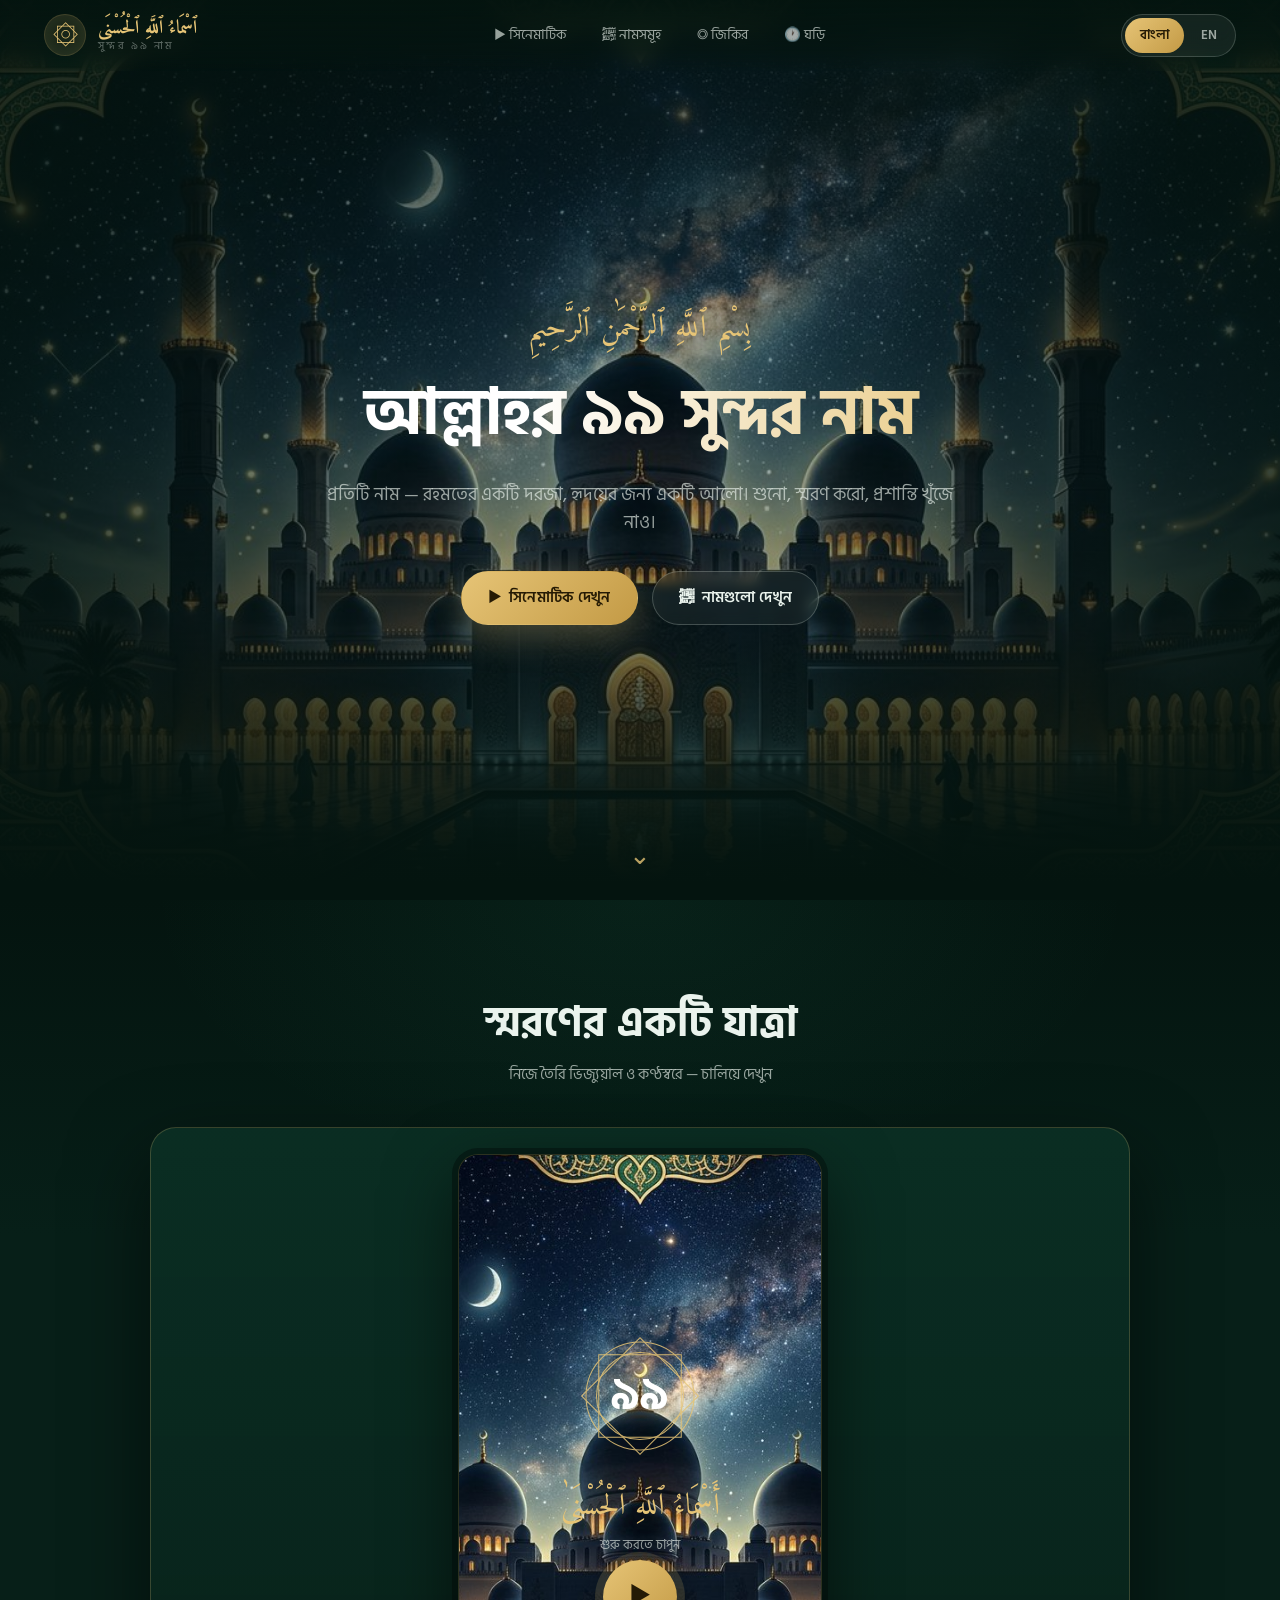
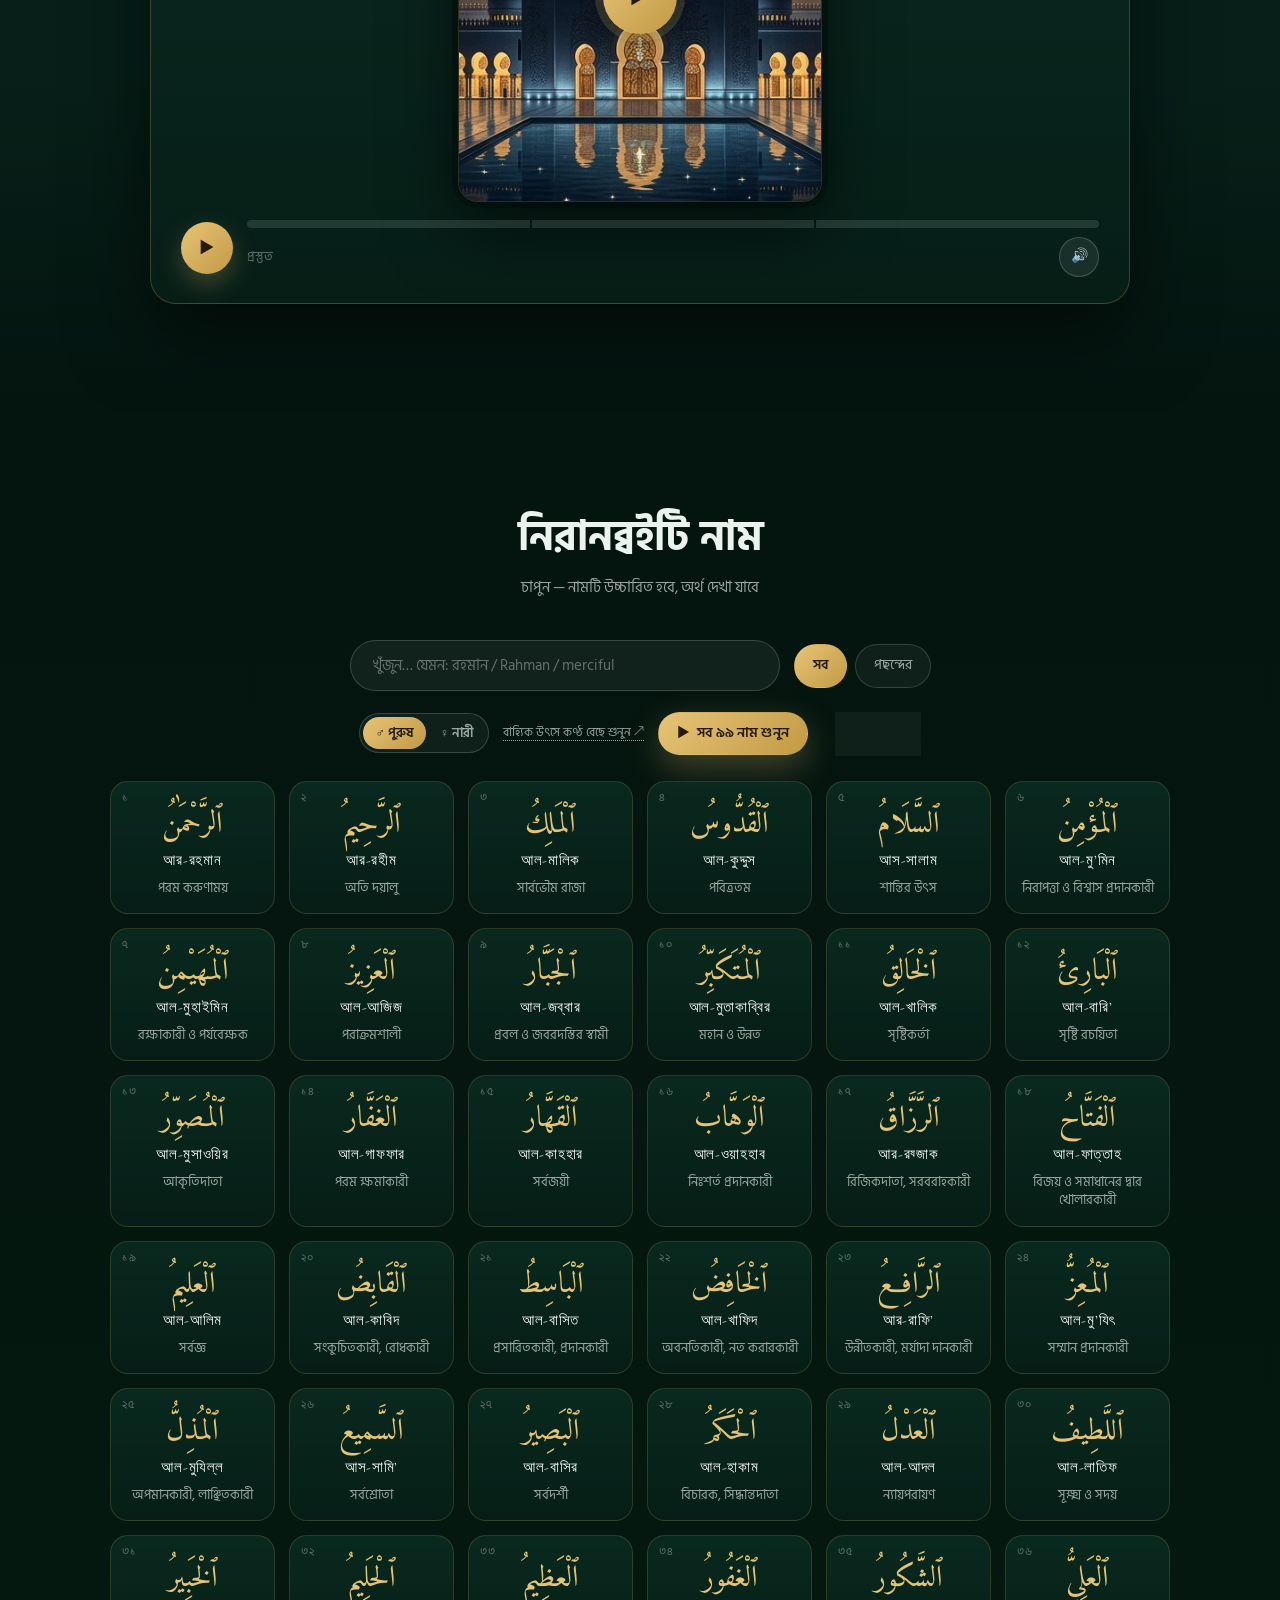
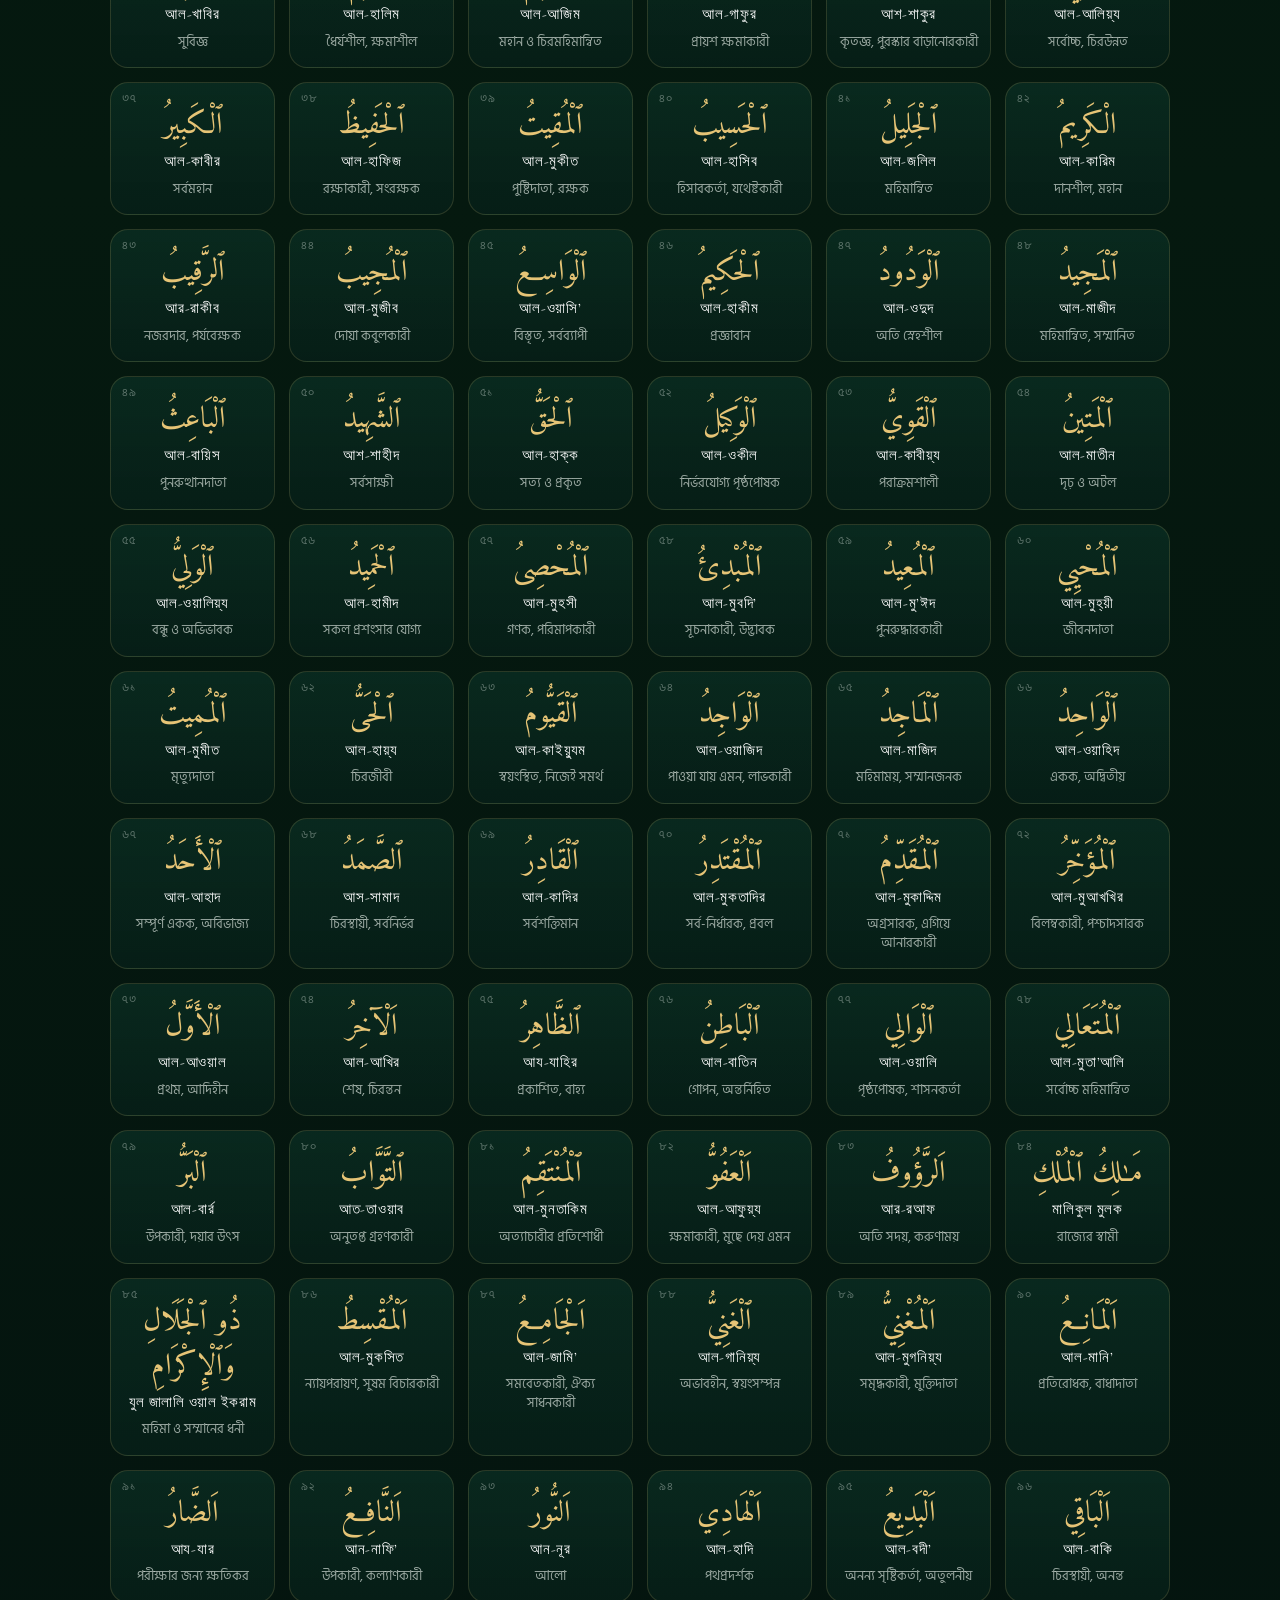
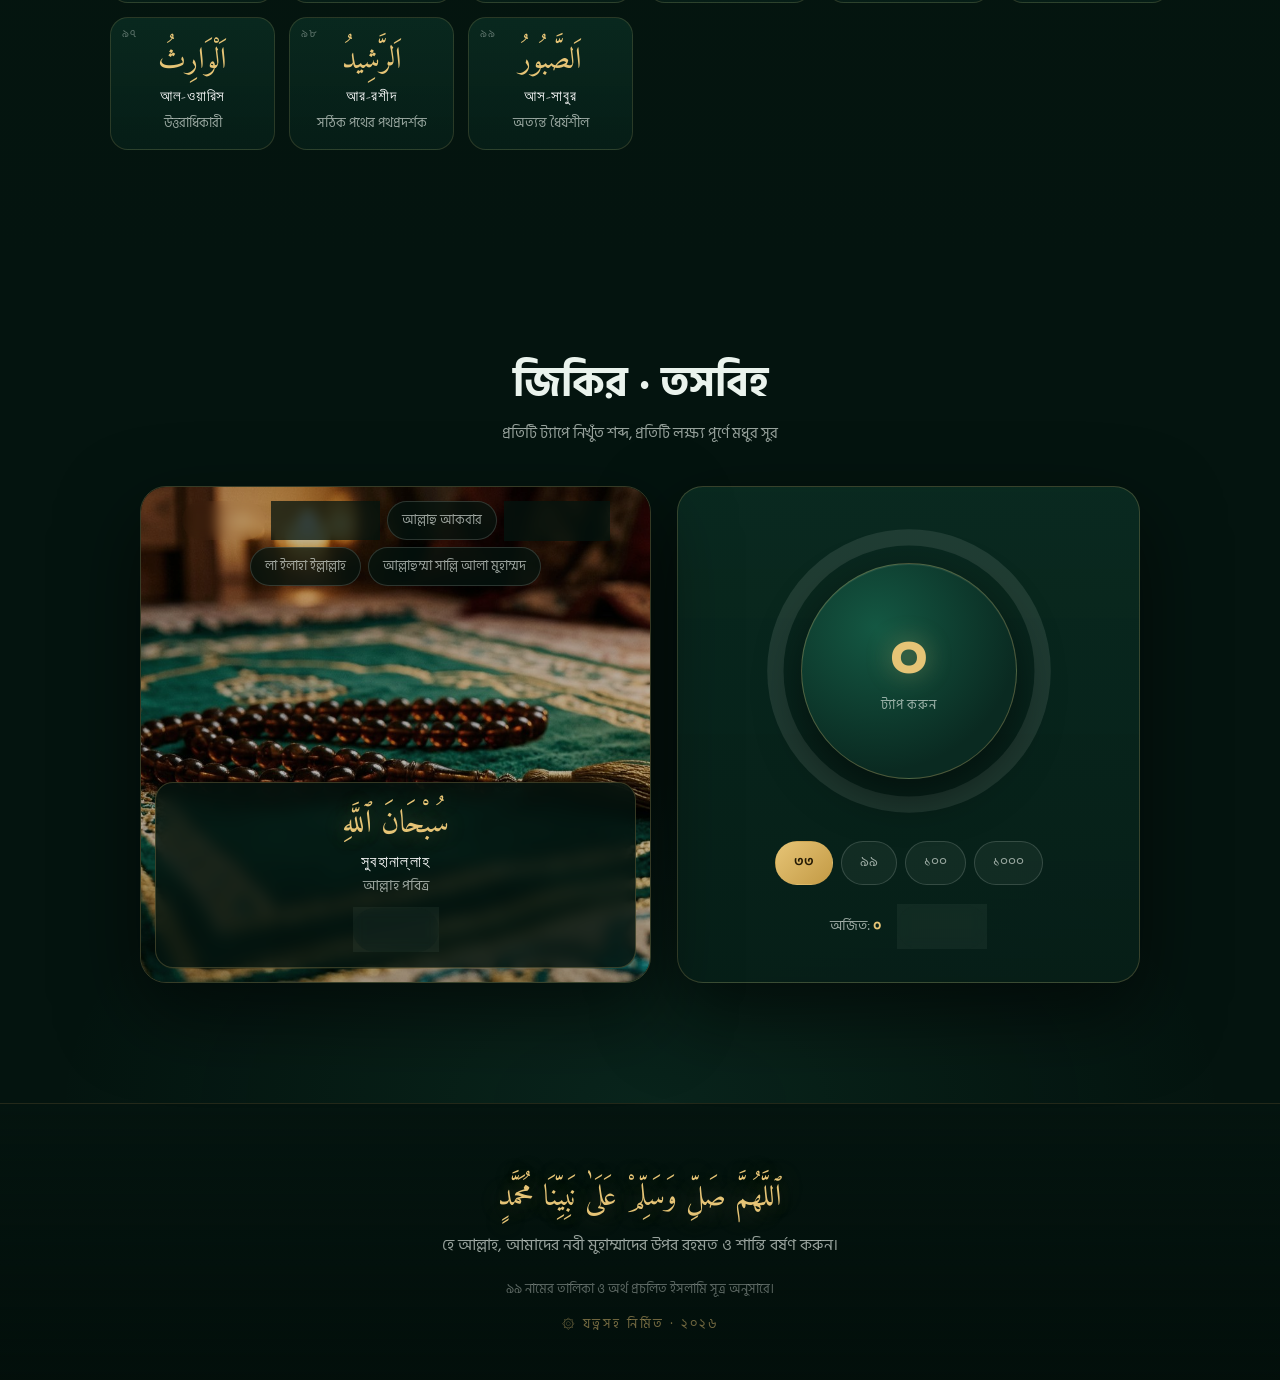
==== commit 970fc103: "Link to original Arabic voice recordings Co-authored-by: arena-agent <297053741+arena-agent@users.no" ====
--- a/index.html
+++ b/index.html
@@ -4,7 +4,7 @@
 <meta charset="UTF-8" />
 <meta name="viewport" content="width=device-width, initial-scale=1.0" />
 <title>৯৯ সুন্দর নাম · আল্লাহর নামের জিকির</title>
-<meta id="pageDescription" name="description" content="আল্লাহর ৯৯টি সুন্দর নাম ও তাদের জিকির — The 99 Beautiful Names of Allah and Their Dhikr. Cinematic narration, interactive names and tasbih counter." />
+<meta id="pageDescription" name="description" content="আল্লাহর ৯৯টি সুন্দর নাম ও তাদের জিকির — The 99 Beautiful Names of Allah and Their Zikr. Cinematic narration, interactive names and tasbih counter." />
 <link rel="preconnect" href="https://fonts.googleapis.com" />
 <link rel="preconnect" href="https://fonts.gstatic.com" crossorigin />
 <link href="https://fonts.googleapis.com/css2?family=Amiri:ital,wght@0,400;0,700;1,400&family=Hind+Siliguri:wght@300;400;500;600;700&family=Marcellus&family=Cormorant+Garamond:ital,wght@0,400;0,600;1,400&display=swap" rel="stylesheet" />
@@ -26,7 +26,7 @@
   <nav class="nav">
     <a href="#cinematic">▶ <span class="lg-bn">সিনেমাটিক</span><span class="lg-en">Cinematic</span></a>
     <a href="#names">﷽ <span class="lg-bn">নামসমূহ</span><span class="lg-en">Names</span></a>
-    <a href="#dhikr">◎ <span class="lg-bn">জিকির</span><span class="lg-en">Dhikr</span></a>
+    <a href="#dhikr">◎ <span class="lg-bn">জিকির</span><span class="lg-en">Zikr</span></a>
     <a href="dial.html">🕐 <span class="lg-bn">ঘড়ি</span><span class="lg-en">Dial</span></a>
   </nav>
 
@@ -229,6 +229,9 @@
       <button type="button" data-voice="male" aria-pressed="true"><span aria-hidden="true">♂</span> <span class="lg-bn">পুরুষ</span><span class="lg-en">Male</span></button>
       <button type="button" data-voice="female" aria-pressed="false"><span aria-hidden="true">♀</span> <span class="lg-bn">নারী</span><span class="lg-en">Female</span></button>
     </div>
+    <a class="voice-source-link" href="https://physiciansoftheheart.com/page-index.htm" target="_blank" rel="noopener noreferrer">
+      <span class="lg-bn">বাহ্যিক উৎসে কণ্ঠ বেছে শুনুন ↗</span><span class="lg-en">Choose a voice on the source site ↗</span>
+    </a>
     <button class="btn btn-gold btn-sm" id="btnPlayAll">▶ <span class="lg-bn">সব ৯৯ নাম শুনুন</span><span class="lg-en">Listen to all 99 names</span></button>
     <span class="play-all-now" id="playAllNow" aria-live="polite"></span>
     <button class="btn btn-ghost btn-sm" id="btnStopAll" hidden>■ <span class="lg-bn">থামুন</span><span class="lg-en">Stop</span></button>
@@ -257,7 +260,7 @@
     </div>
     <p class="m-dhikr">
       <span class="lg-bn">জিকির: এই নামটি স্মরণ করুন — সকালে ৩৩ বার, বিকালে ৩৩ বার।</span>
-      <span class="lg-en">Dhikr: remember this name — 33× at dawn, 33× at dusk.</span>
+      <span class="lg-en">Zikr: Remember this name 33 times at dawn and 33 times at dusk.</span>
     </p>
   </div>
 </div>
@@ -267,7 +270,7 @@
   <div class="section-head">
     <h2>
       <span class="bn lg-bn">জিকির · তসবিহ</span>
-      <span class="en lg-en">Dhikr Counter</span>
+      <span class="en lg-en">Zikr Counter</span>
     </h2>
     <p class="section-sub">
       <span class="lg-bn">প্রতিটি ট্যাপে নিখুঁত শব্দ, প্রতিটি লক্ষ্য পূর্ণে মধুর সুর</span>
--- a/styles.css
+++ b/styles.css
@@ -530,6 +530,13 @@
 }
 .voice-toggle button:hover{color:var(--gold)}
 .voice-toggle button.active{background:linear-gradient(135deg,var(--gold),var(--gold-deep));color:#241a05}
+.voice-source-link{
+  display:inline-flex;align-items:center;justify-content:center;
+  color:var(--muted);font-size:12px;line-height:1.35;text-align:center;
+  text-decoration:underline;text-decoration-style:dotted;text-underline-offset:4px;
+  transition:color .2s;
+}
+.voice-source-link:hover,.voice-source-link:focus-visible{color:var(--gold)}
 
 /* language visibility */
 [data-lang="bn"] .lg-en{display:none !important}
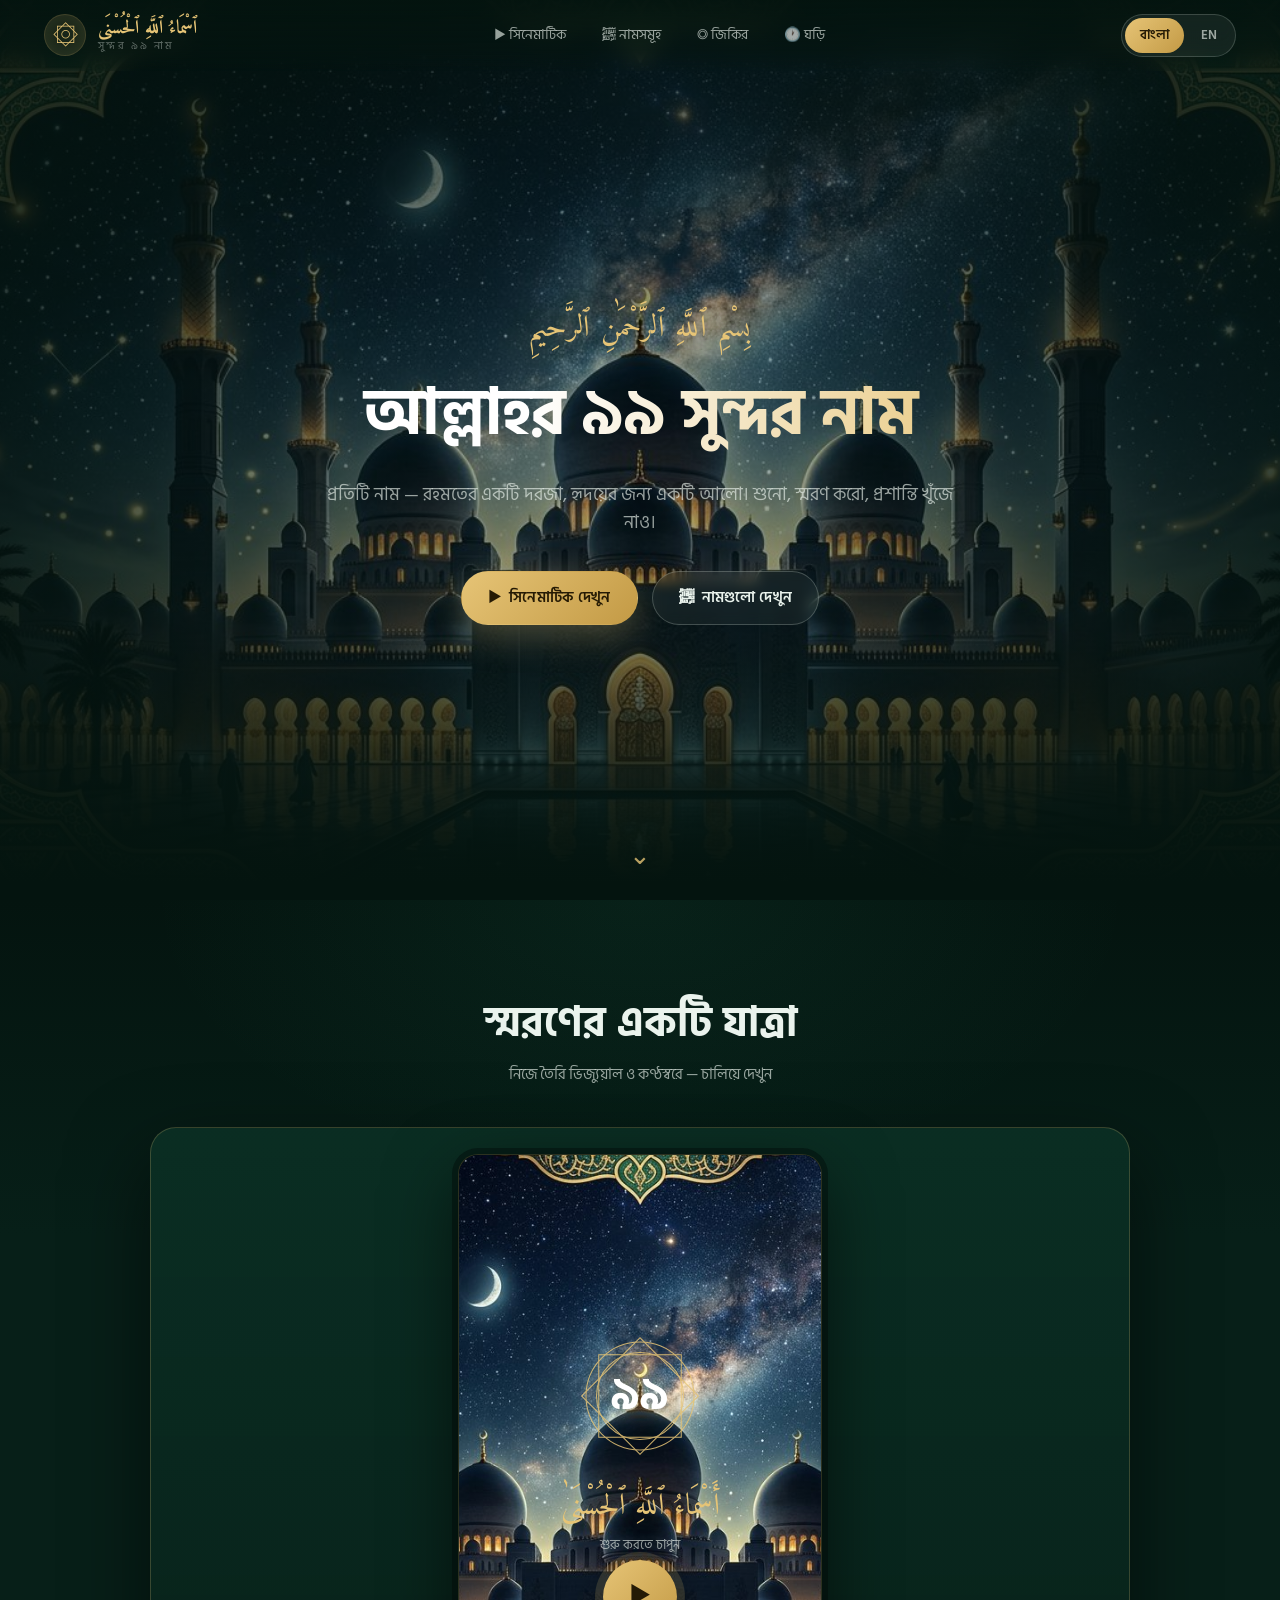
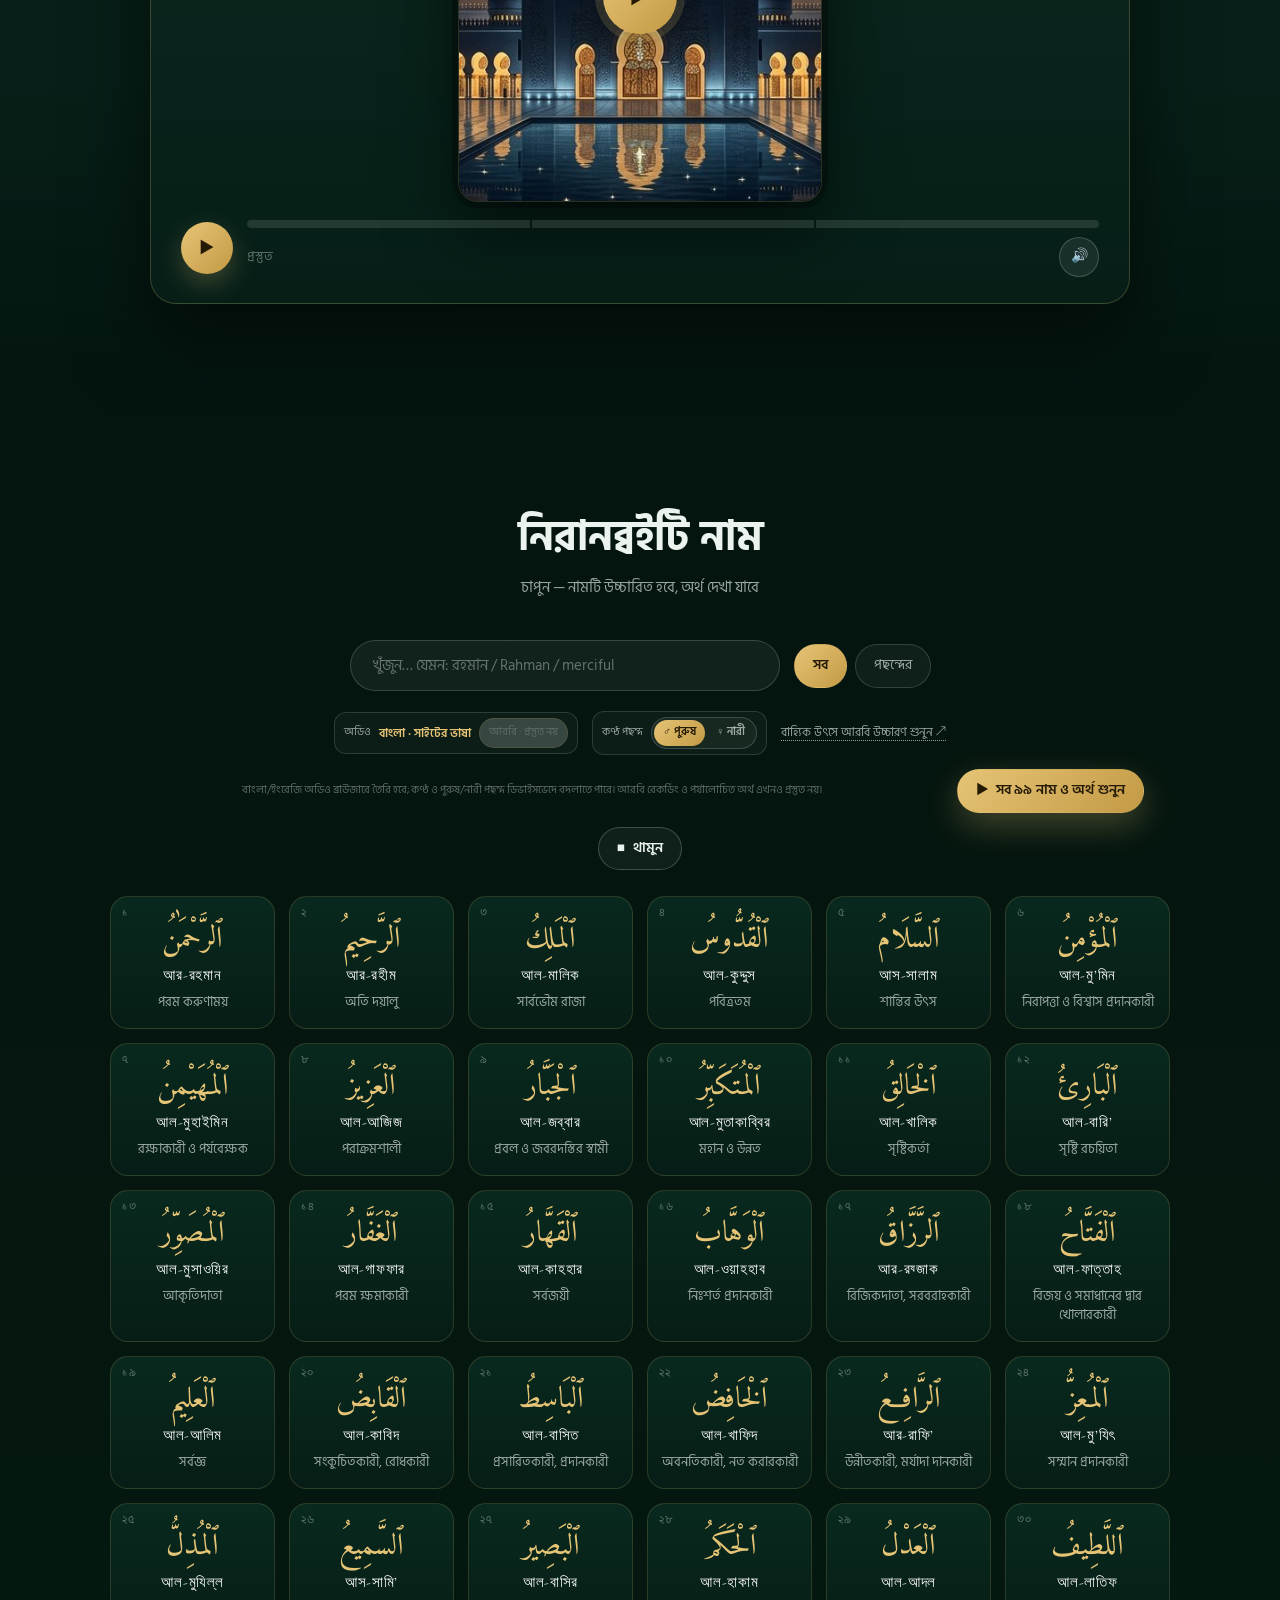
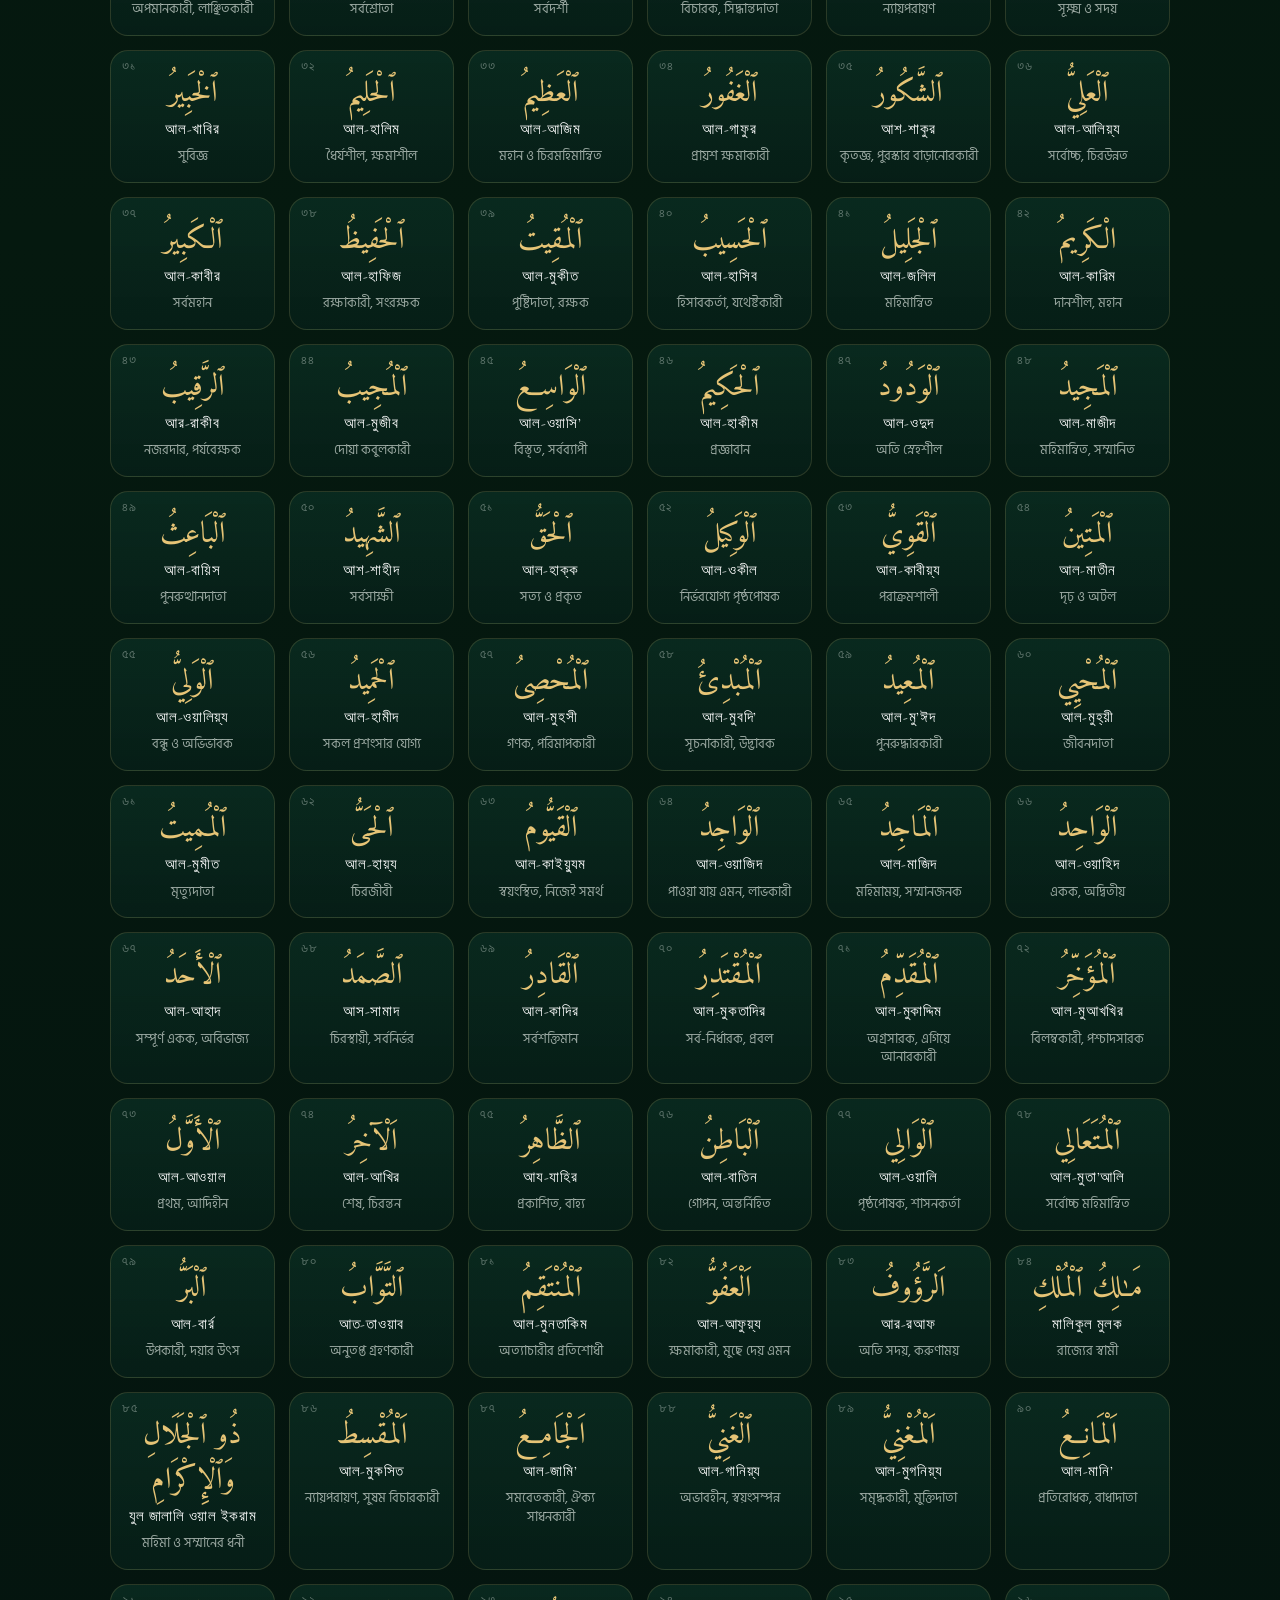
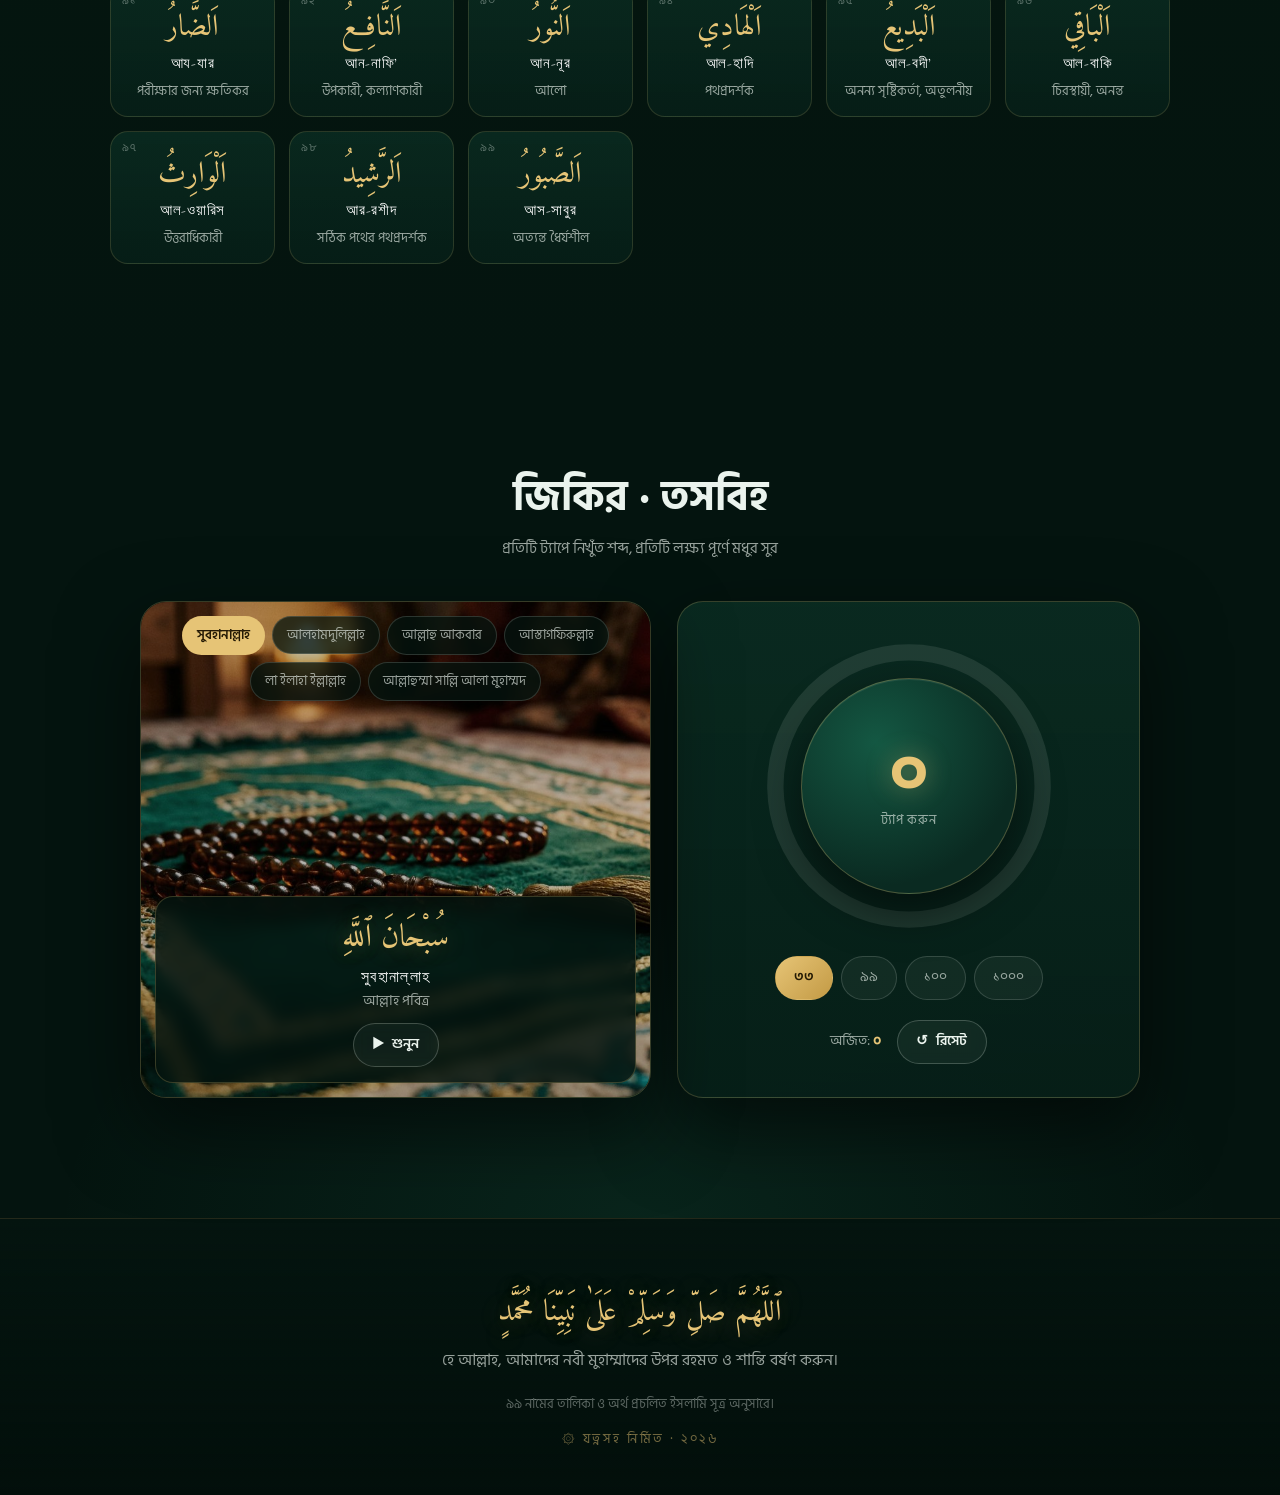
==== commit c56cc1b0: "Add browser speech for name meanings Co-authored-by: arena-agent <297053741+arena-agent@users.norepl" ====
--- a/index.html
+++ b/index.html
@@ -225,14 +225,30 @@
 
   <!-- 🔊 listen to all 99 names, one by one -->
   <div class="listen-all">
-    <div class="voice-toggle" role="group" aria-label="আরবি নামের কণ্ঠস্বর">
-      <button type="button" data-voice="male" aria-pressed="true"><span aria-hidden="true">♂</span> <span class="lg-bn">পুরুষ</span><span class="lg-en">Male</span></button>
-      <button type="button" data-voice="female" aria-pressed="false"><span aria-hidden="true">♀</span> <span class="lg-bn">নারী</span><span class="lg-en">Female</span></button>
-    </div>
-    <a class="voice-source-link" href="https://physiciansoftheheart.com/page-index.htm" target="_blank" rel="noopener noreferrer">
-      <span class="lg-bn">বাহ্যিক উৎসে কণ্ঠ বেছে শুনুন ↗</span><span class="lg-en">Choose a voice on the source site ↗</span>
-    </a>
-    <button class="btn btn-gold btn-sm" id="btnPlayAll">▶ <span class="lg-bn">সব ৯৯ নাম শুনুন</span><span class="lg-en">Listen to all 99 names</span></button>
+    <div class="audio-settings">
+      <div class="audio-language-control" role="group" aria-label="অডিওর ভাষা">
+        <span class="audio-setting-label"><span class="lg-bn">অডিও</span><span class="lg-en">Audio</span></span>
+        <strong id="audioLanguageLabel" aria-live="polite">বাংলা · সাইটের ভাষা</strong>
+        <button class="audio-language-pending" type="button" disabled aria-describedby="audioNotice" title="Arabic recordings and reviewed meanings are pending">
+          <span class="lg-bn">আরবি · প্রস্তুত নয়</span><span class="lg-en">Arabic · not ready</span>
+        </button>
+      </div>
+      <div class="audio-voice-control">
+        <span class="audio-setting-label"><span class="lg-bn">কণ্ঠ পছন্দ</span><span class="lg-en">Voice preference</span></span>
+        <div class="voice-toggle" role="group" aria-label="ডিভাইসের কণ্ঠ পছন্দ">
+          <button type="button" data-voice="male" aria-pressed="true"><span aria-hidden="true">♂</span> <span class="lg-bn">পুরুষ</span><span class="lg-en">Male</span></button>
+          <button type="button" data-voice="female" aria-pressed="false"><span aria-hidden="true">♀</span> <span class="lg-bn">নারী</span><span class="lg-en">Female</span></button>
+        </div>
+      </div>
+      <a class="voice-source-link" href="https://physiciansoftheheart.com/page-index.htm" target="_blank" rel="noopener noreferrer">
+        <span class="lg-bn">বাহ্যিক উৎসে আরবি উচ্চারণ শুনুন ↗</span><span class="lg-en">Listen to Arabic on the external source ↗</span>
+      </a>
+    </div>
+    <p class="audio-note" id="audioNotice">
+      <span class="lg-bn">বাংলা/ইংরেজি অডিও ব্রাউজারে তৈরি হবে; কণ্ঠ ও পুরুষ/নারী পছন্দ ডিভাইসভেদে বদলাতে পারে। আরবি রেকর্ডিং ও পর্যালোচিত অর্থ এখনও প্রস্তুত নয়।</span>
+      <span class="lg-en">Bangla/English speech is generated by your browser; available voices and gender matching vary by device. Arabic recordings and reviewed meanings are not ready yet.</span>
+    </p>
+    <button class="btn btn-gold btn-sm" id="btnPlayAll">▶ <span class="lg-bn">সব ৯৯ নাম ও অর্থ শুনুন</span><span class="lg-en">Listen to all 99 names and meanings</span></button>
     <span class="play-all-now" id="playAllNow" aria-live="polite"></span>
     <button class="btn btn-ghost btn-sm" id="btnStopAll" hidden>■ <span class="lg-bn">থামুন</span><span class="lg-en">Stop</span></button>
   </div>
@@ -329,6 +345,7 @@
   <p class="foot-credit">۞ <span class="lg-bn">যত্নসহ নির্মিত · ২০২৬</span><span class="lg-en">Built with care · 2026</span></p>
 </footer>
 
+<script src="name-speech.js"></script>
 <script src="app.js"></script>
 </body>
 </html>
--- a/styles.css
+++ b/styles.css
@@ -565,6 +565,28 @@
   max-width:1060px;margin:-6px auto 26px;padding:0 12px;
   display:flex;gap:14px;align-items:center;justify-content:center;flex-wrap:wrap;min-height:44px;
 }
+.audio-settings{
+  flex:1 0 100%;display:flex;align-items:center;justify-content:center;
+  flex-wrap:wrap;gap:10px 14px;
+}
+.audio-language-control,.audio-voice-control{
+  display:inline-flex;align-items:center;justify-content:center;gap:8px;
+  padding:5px 9px;border:1px solid rgba(234,243,237,.14);
+  border-radius:12px;background:rgba(234,243,237,.035);
+}
+.audio-setting-label{font-size:11px;color:var(--muted)}
+#audioLanguageLabel{font-size:12px;color:var(--gold);font-weight:600}
+.audio-language-pending{
+  padding:5px 9px;border:1px solid rgba(230,196,118,.22);border-radius:99px;
+  color:var(--faint);font-size:11px;cursor:not-allowed;opacity:.8;
+}
+.audio-language-pending:disabled{opacity:.65}
+.audio-note{
+  flex:1 0 100%;max-width:820px;margin:0 auto;color:var(--faint);
+  font-size:11px;line-height:1.45;text-align:center;
+}
+.audio-voice-control .voice-toggle{padding:2px}
+.audio-voice-control .voice-toggle button{padding:4px 9px;font-size:11px}
 .play-all-now{font-family:var(--f-en);font-size:15px;letter-spacing:.05em;color:var(--gold);display:inline-flex;align-items:center;gap:9px}
 .play-all-now .idx{font-family:var(--f-bn);font-size:12px;color:var(--faint);letter-spacing:.1em}
 .play-all-now .ar{font-family:var(--f-ar);direction:rtl;font-size:22px;text-shadow:0 0 18px rgba(230,196,118,.4)}
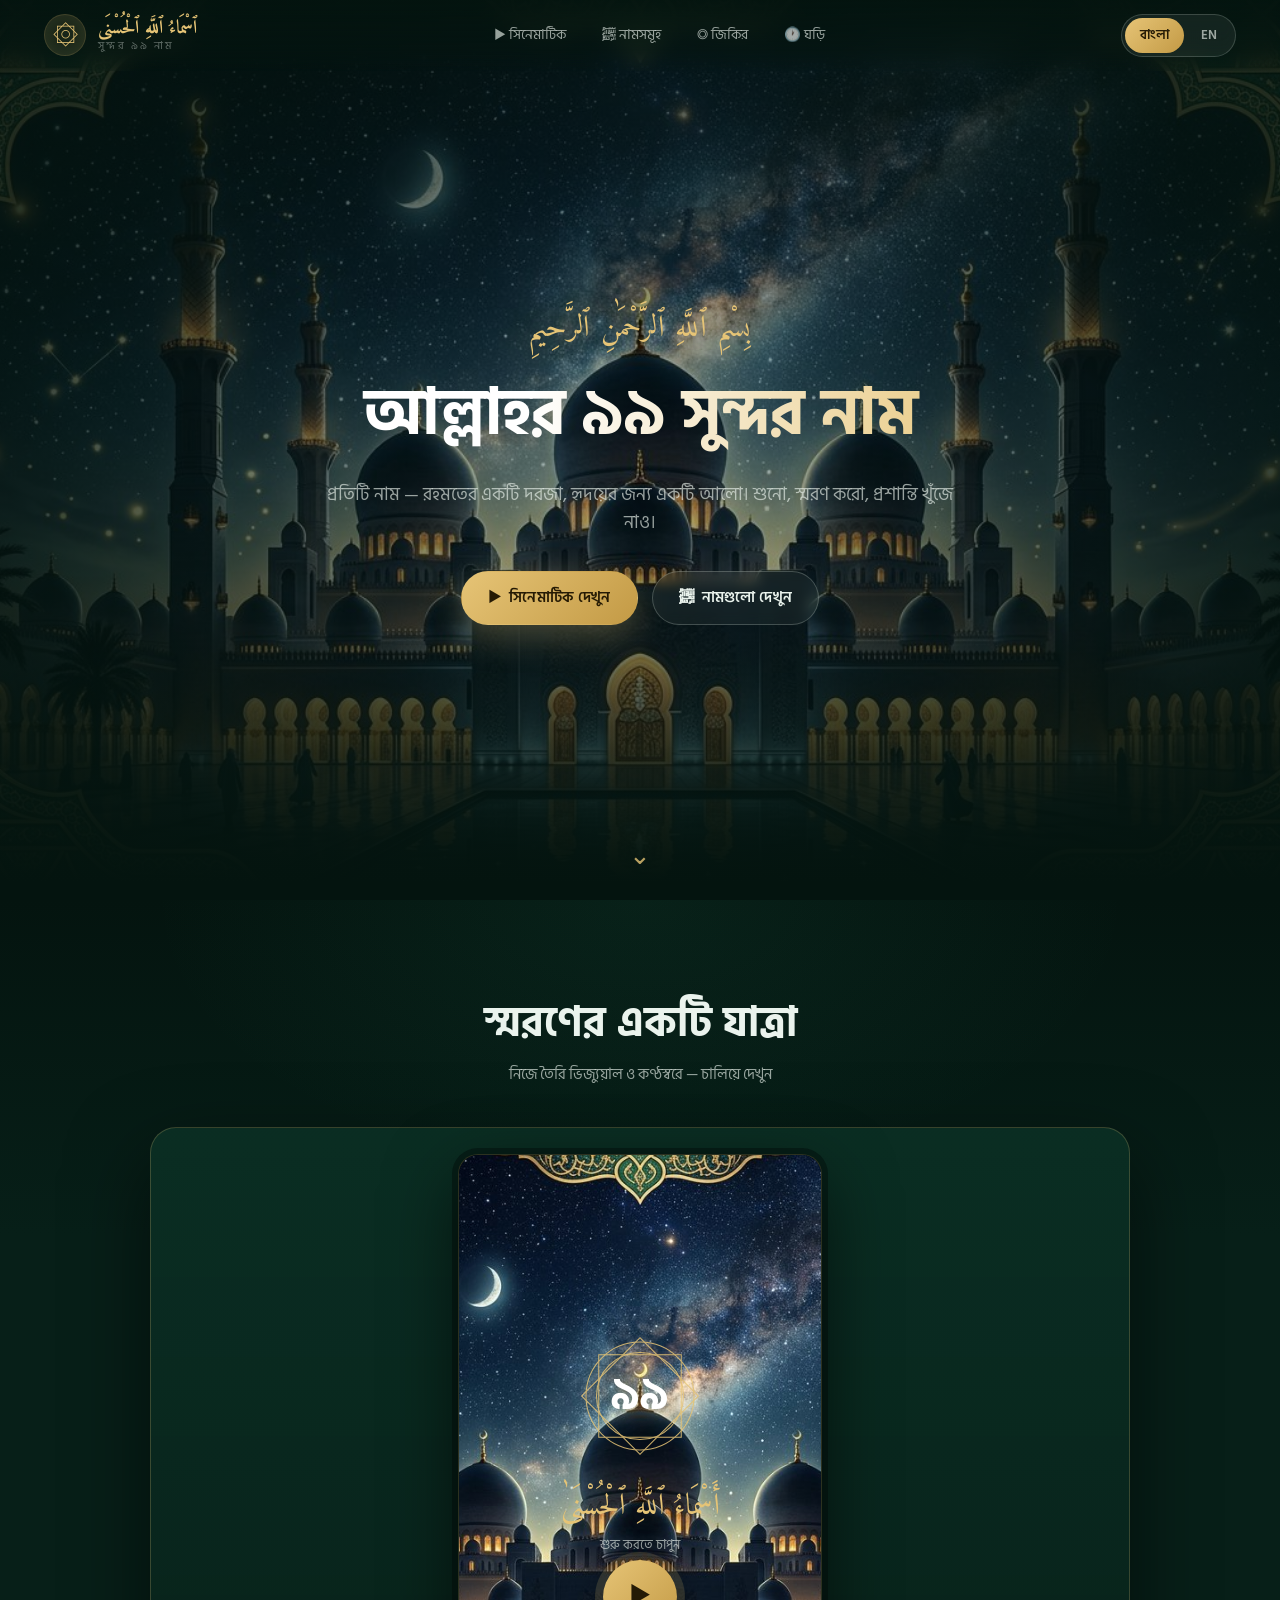
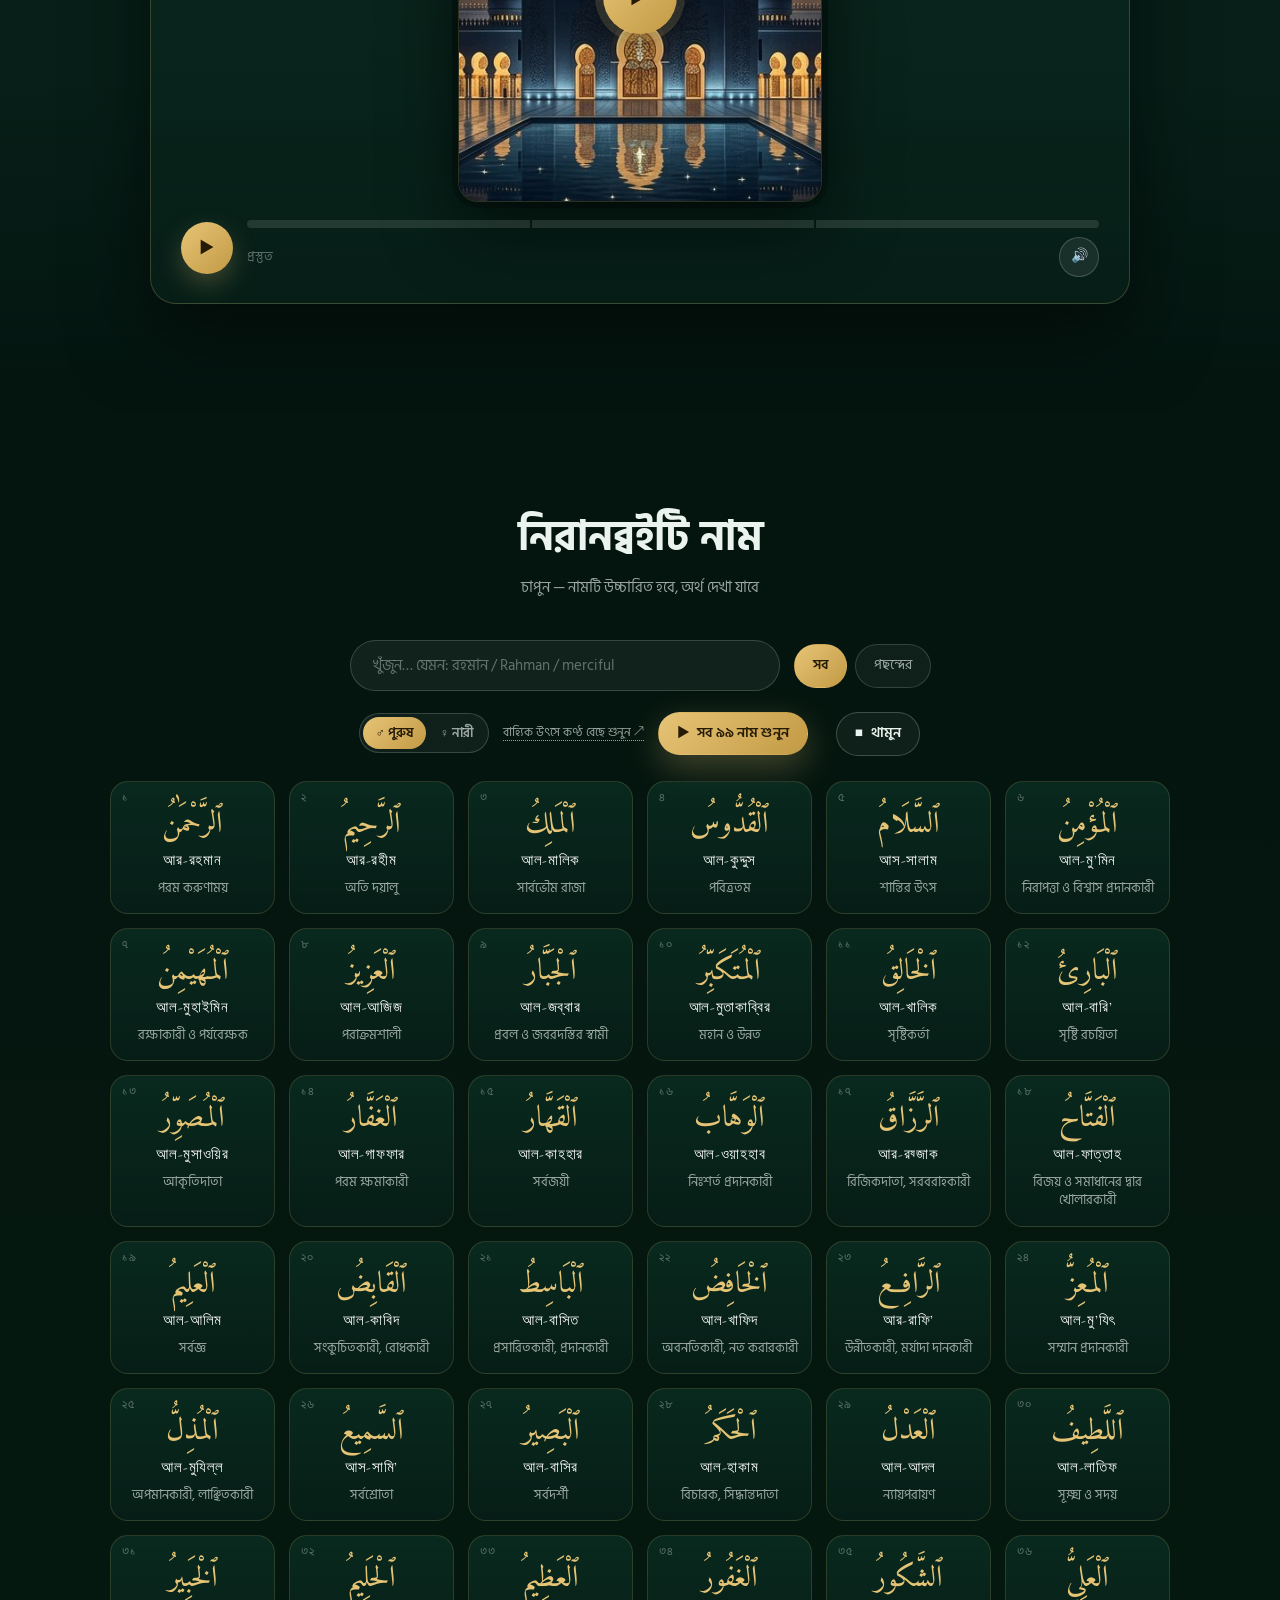
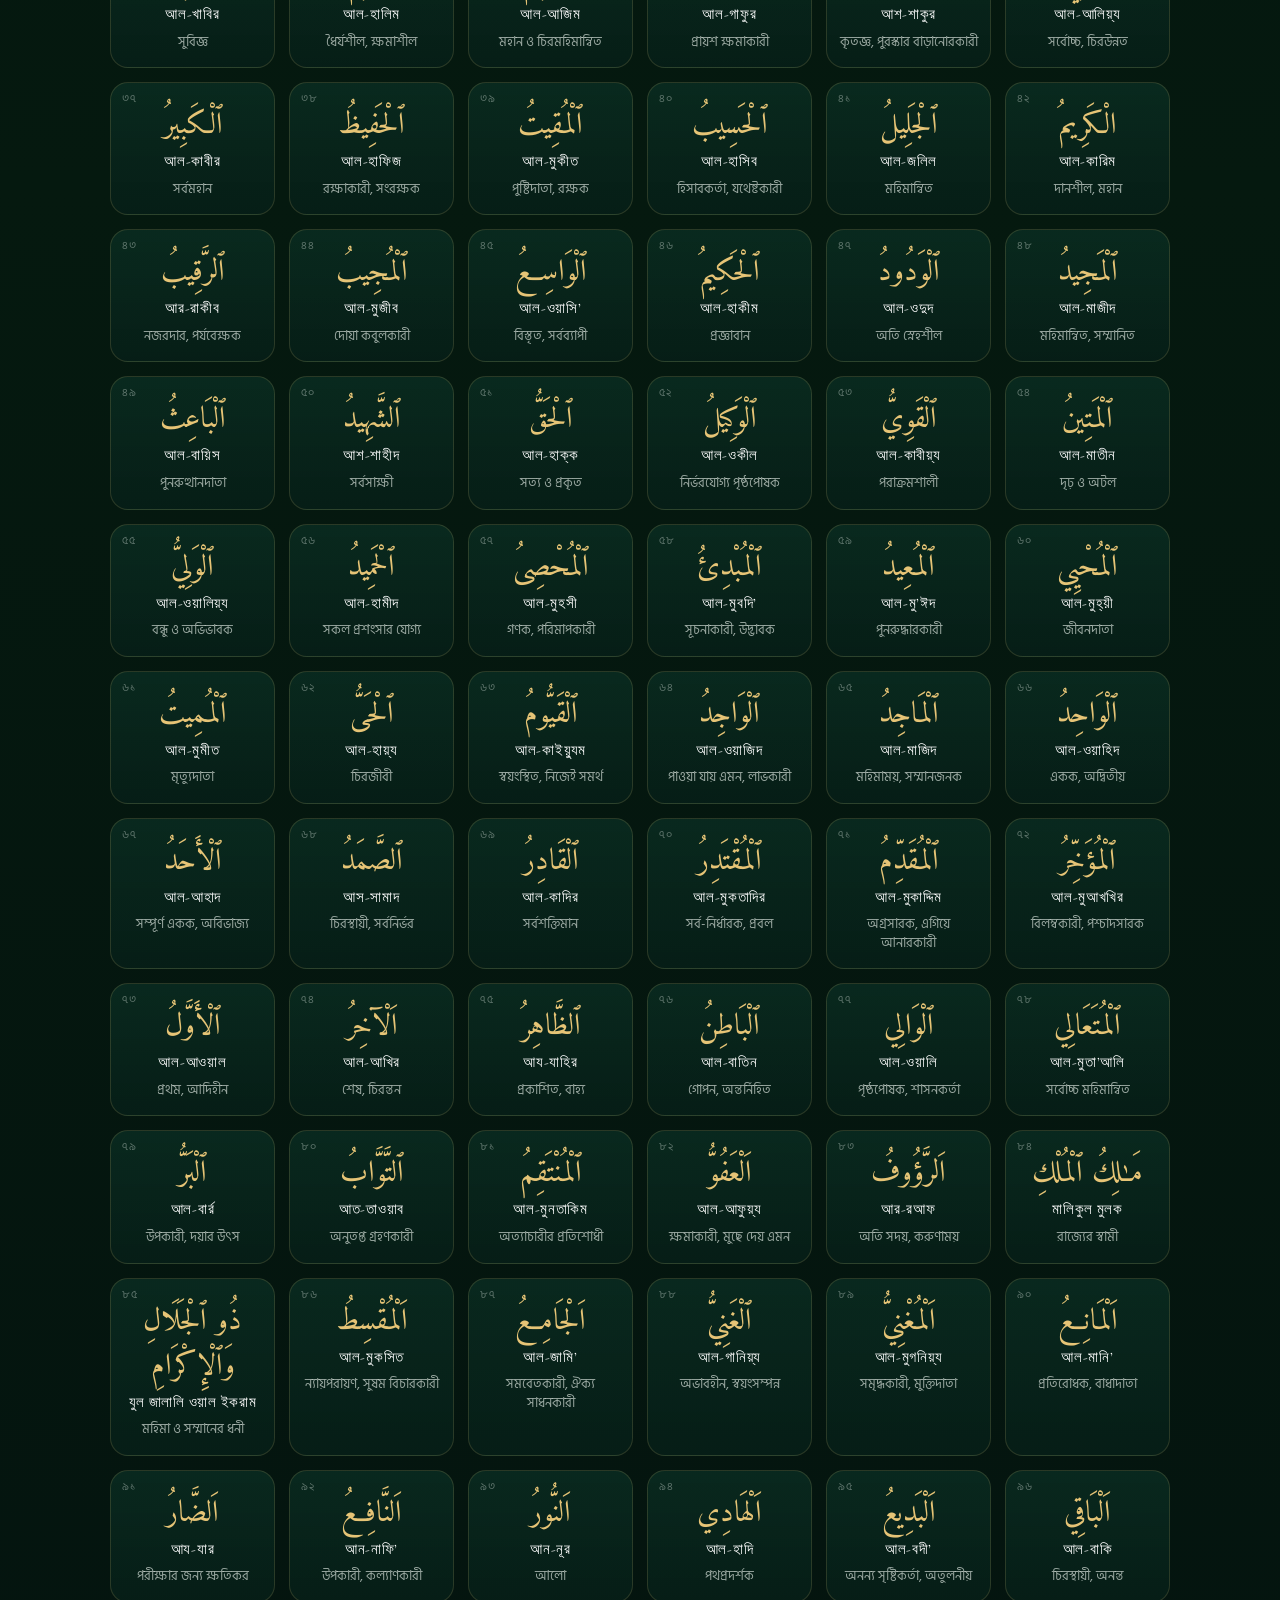
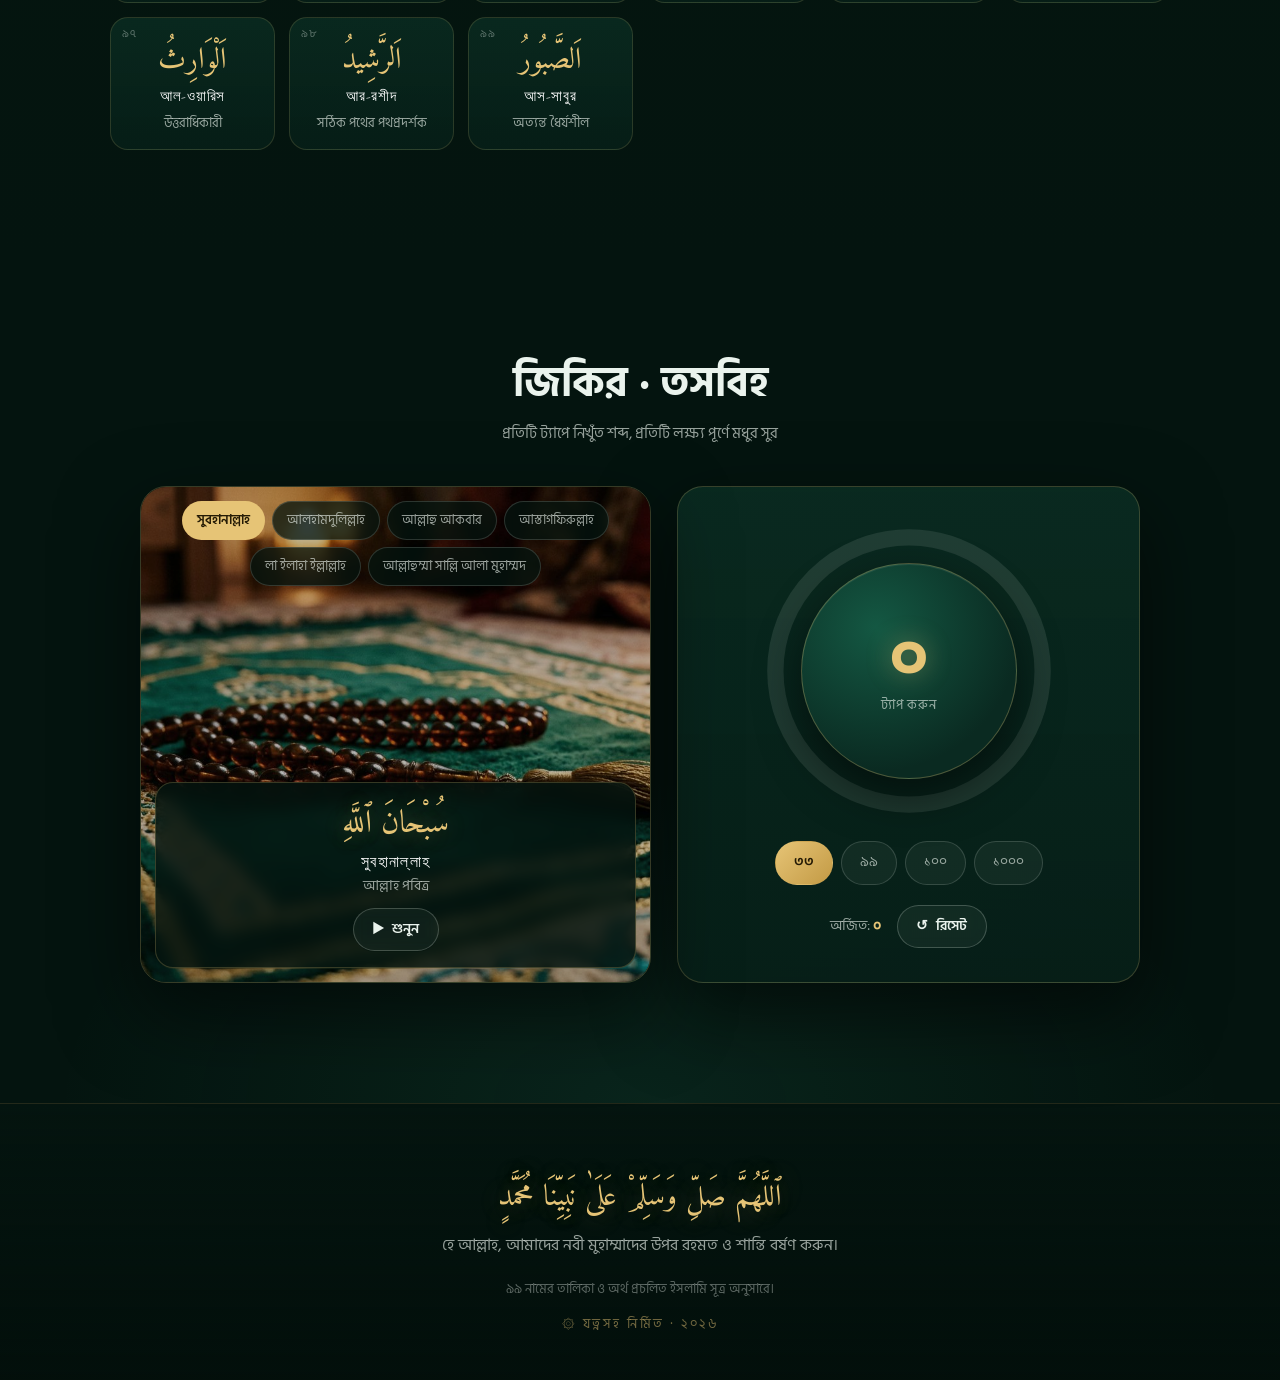
==== commit b258c9ce: "Revert "Add browser audio for names and meanings"" ====
--- a/index.html
+++ b/index.html
@@ -225,30 +225,14 @@
 
   <!-- 🔊 listen to all 99 names, one by one -->
   <div class="listen-all">
-    <div class="audio-settings">
-      <div class="audio-language-control" role="group" aria-label="অডিওর ভাষা">
-        <span class="audio-setting-label"><span class="lg-bn">অডিও</span><span class="lg-en">Audio</span></span>
-        <strong id="audioLanguageLabel" aria-live="polite">বাংলা · সাইটের ভাষা</strong>
-        <button class="audio-language-pending" type="button" disabled aria-describedby="audioNotice" title="Arabic recordings and reviewed meanings are pending">
-          <span class="lg-bn">আরবি · প্রস্তুত নয়</span><span class="lg-en">Arabic · not ready</span>
-        </button>
-      </div>
-      <div class="audio-voice-control">
-        <span class="audio-setting-label"><span class="lg-bn">কণ্ঠ পছন্দ</span><span class="lg-en">Voice preference</span></span>
-        <div class="voice-toggle" role="group" aria-label="ডিভাইসের কণ্ঠ পছন্দ">
-          <button type="button" data-voice="male" aria-pressed="true"><span aria-hidden="true">♂</span> <span class="lg-bn">পুরুষ</span><span class="lg-en">Male</span></button>
-          <button type="button" data-voice="female" aria-pressed="false"><span aria-hidden="true">♀</span> <span class="lg-bn">নারী</span><span class="lg-en">Female</span></button>
-        </div>
-      </div>
-      <a class="voice-source-link" href="https://physiciansoftheheart.com/page-index.htm" target="_blank" rel="noopener noreferrer">
-        <span class="lg-bn">বাহ্যিক উৎসে আরবি উচ্চারণ শুনুন ↗</span><span class="lg-en">Listen to Arabic on the external source ↗</span>
-      </a>
-    </div>
-    <p class="audio-note" id="audioNotice">
-      <span class="lg-bn">বাংলা/ইংরেজি অডিও ব্রাউজারে তৈরি হবে; কণ্ঠ ও পুরুষ/নারী পছন্দ ডিভাইসভেদে বদলাতে পারে। আরবি রেকর্ডিং ও পর্যালোচিত অর্থ এখনও প্রস্তুত নয়।</span>
-      <span class="lg-en">Bangla/English speech is generated by your browser; available voices and gender matching vary by device. Arabic recordings and reviewed meanings are not ready yet.</span>
-    </p>
-    <button class="btn btn-gold btn-sm" id="btnPlayAll">▶ <span class="lg-bn">সব ৯৯ নাম ও অর্থ শুনুন</span><span class="lg-en">Listen to all 99 names and meanings</span></button>
+    <div class="voice-toggle" role="group" aria-label="আরবি নামের কণ্ঠস্বর">
+      <button type="button" data-voice="male" aria-pressed="true"><span aria-hidden="true">♂</span> <span class="lg-bn">পুরুষ</span><span class="lg-en">Male</span></button>
+      <button type="button" data-voice="female" aria-pressed="false"><span aria-hidden="true">♀</span> <span class="lg-bn">নারী</span><span class="lg-en">Female</span></button>
+    </div>
+    <a class="voice-source-link" href="https://physiciansoftheheart.com/page-index.htm" target="_blank" rel="noopener noreferrer">
+      <span class="lg-bn">বাহ্যিক উৎসে কণ্ঠ বেছে শুনুন ↗</span><span class="lg-en">Choose a voice on the source site ↗</span>
+    </a>
+    <button class="btn btn-gold btn-sm" id="btnPlayAll">▶ <span class="lg-bn">সব ৯৯ নাম শুনুন</span><span class="lg-en">Listen to all 99 names</span></button>
     <span class="play-all-now" id="playAllNow" aria-live="polite"></span>
     <button class="btn btn-ghost btn-sm" id="btnStopAll" hidden>■ <span class="lg-bn">থামুন</span><span class="lg-en">Stop</span></button>
   </div>
@@ -345,7 +329,6 @@
   <p class="foot-credit">۞ <span class="lg-bn">যত্নসহ নির্মিত · ২০২৬</span><span class="lg-en">Built with care · 2026</span></p>
 </footer>
 
-<script src="name-speech.js"></script>
 <script src="app.js"></script>
 </body>
 </html>
--- a/styles.css
+++ b/styles.css
@@ -565,28 +565,6 @@
   max-width:1060px;margin:-6px auto 26px;padding:0 12px;
   display:flex;gap:14px;align-items:center;justify-content:center;flex-wrap:wrap;min-height:44px;
 }
-.audio-settings{
-  flex:1 0 100%;display:flex;align-items:center;justify-content:center;
-  flex-wrap:wrap;gap:10px 14px;
-}
-.audio-language-control,.audio-voice-control{
-  display:inline-flex;align-items:center;justify-content:center;gap:8px;
-  padding:5px 9px;border:1px solid rgba(234,243,237,.14);
-  border-radius:12px;background:rgba(234,243,237,.035);
-}
-.audio-setting-label{font-size:11px;color:var(--muted)}
-#audioLanguageLabel{font-size:12px;color:var(--gold);font-weight:600}
-.audio-language-pending{
-  padding:5px 9px;border:1px solid rgba(230,196,118,.22);border-radius:99px;
-  color:var(--faint);font-size:11px;cursor:not-allowed;opacity:.8;
-}
-.audio-language-pending:disabled{opacity:.65}
-.audio-note{
-  flex:1 0 100%;max-width:820px;margin:0 auto;color:var(--faint);
-  font-size:11px;line-height:1.45;text-align:center;
-}
-.audio-voice-control .voice-toggle{padding:2px}
-.audio-voice-control .voice-toggle button{padding:4px 9px;font-size:11px}
 .play-all-now{font-family:var(--f-en);font-size:15px;letter-spacing:.05em;color:var(--gold);display:inline-flex;align-items:center;gap:9px}
 .play-all-now .idx{font-family:var(--f-bn);font-size:12px;color:var(--faint);letter-spacing:.1em}
 .play-all-now .ar{font-family:var(--f-ar);direction:rtl;font-size:22px;text-shadow:0 0 18px rgba(230,196,118,.4)}
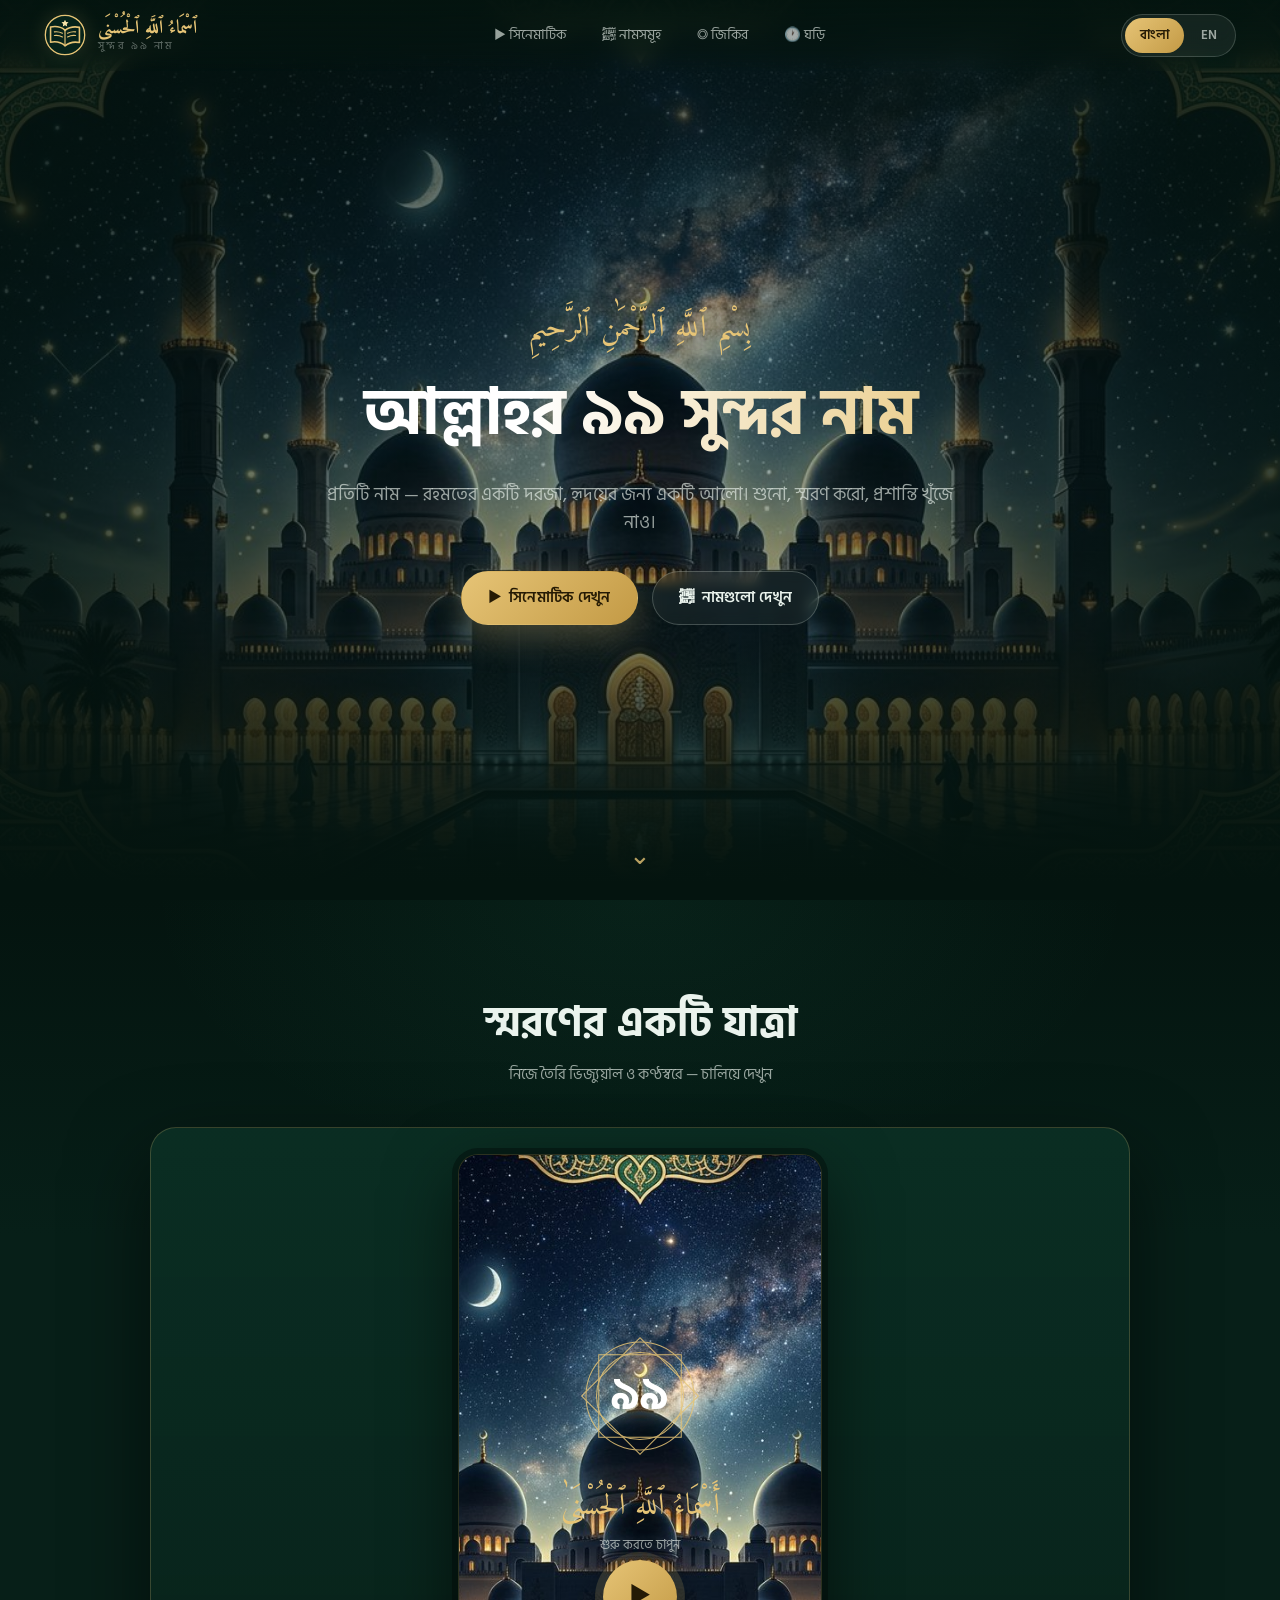
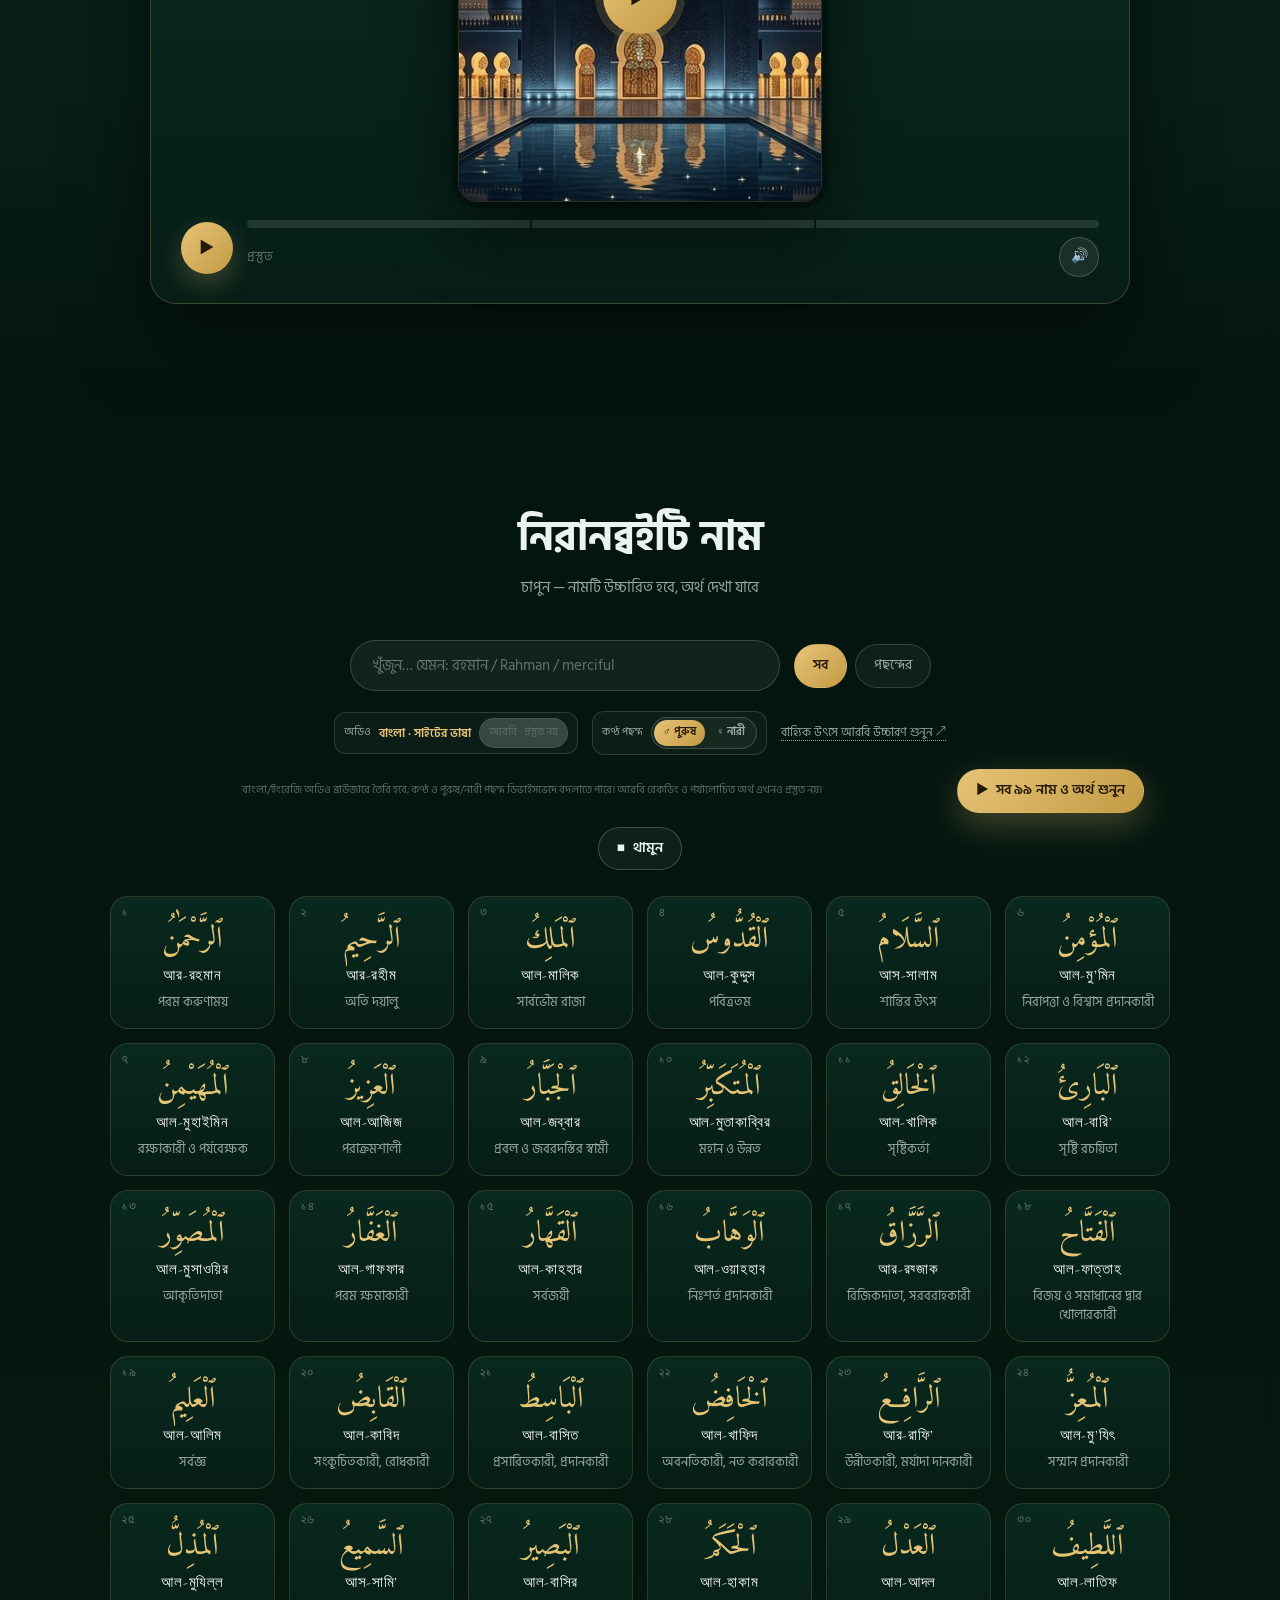
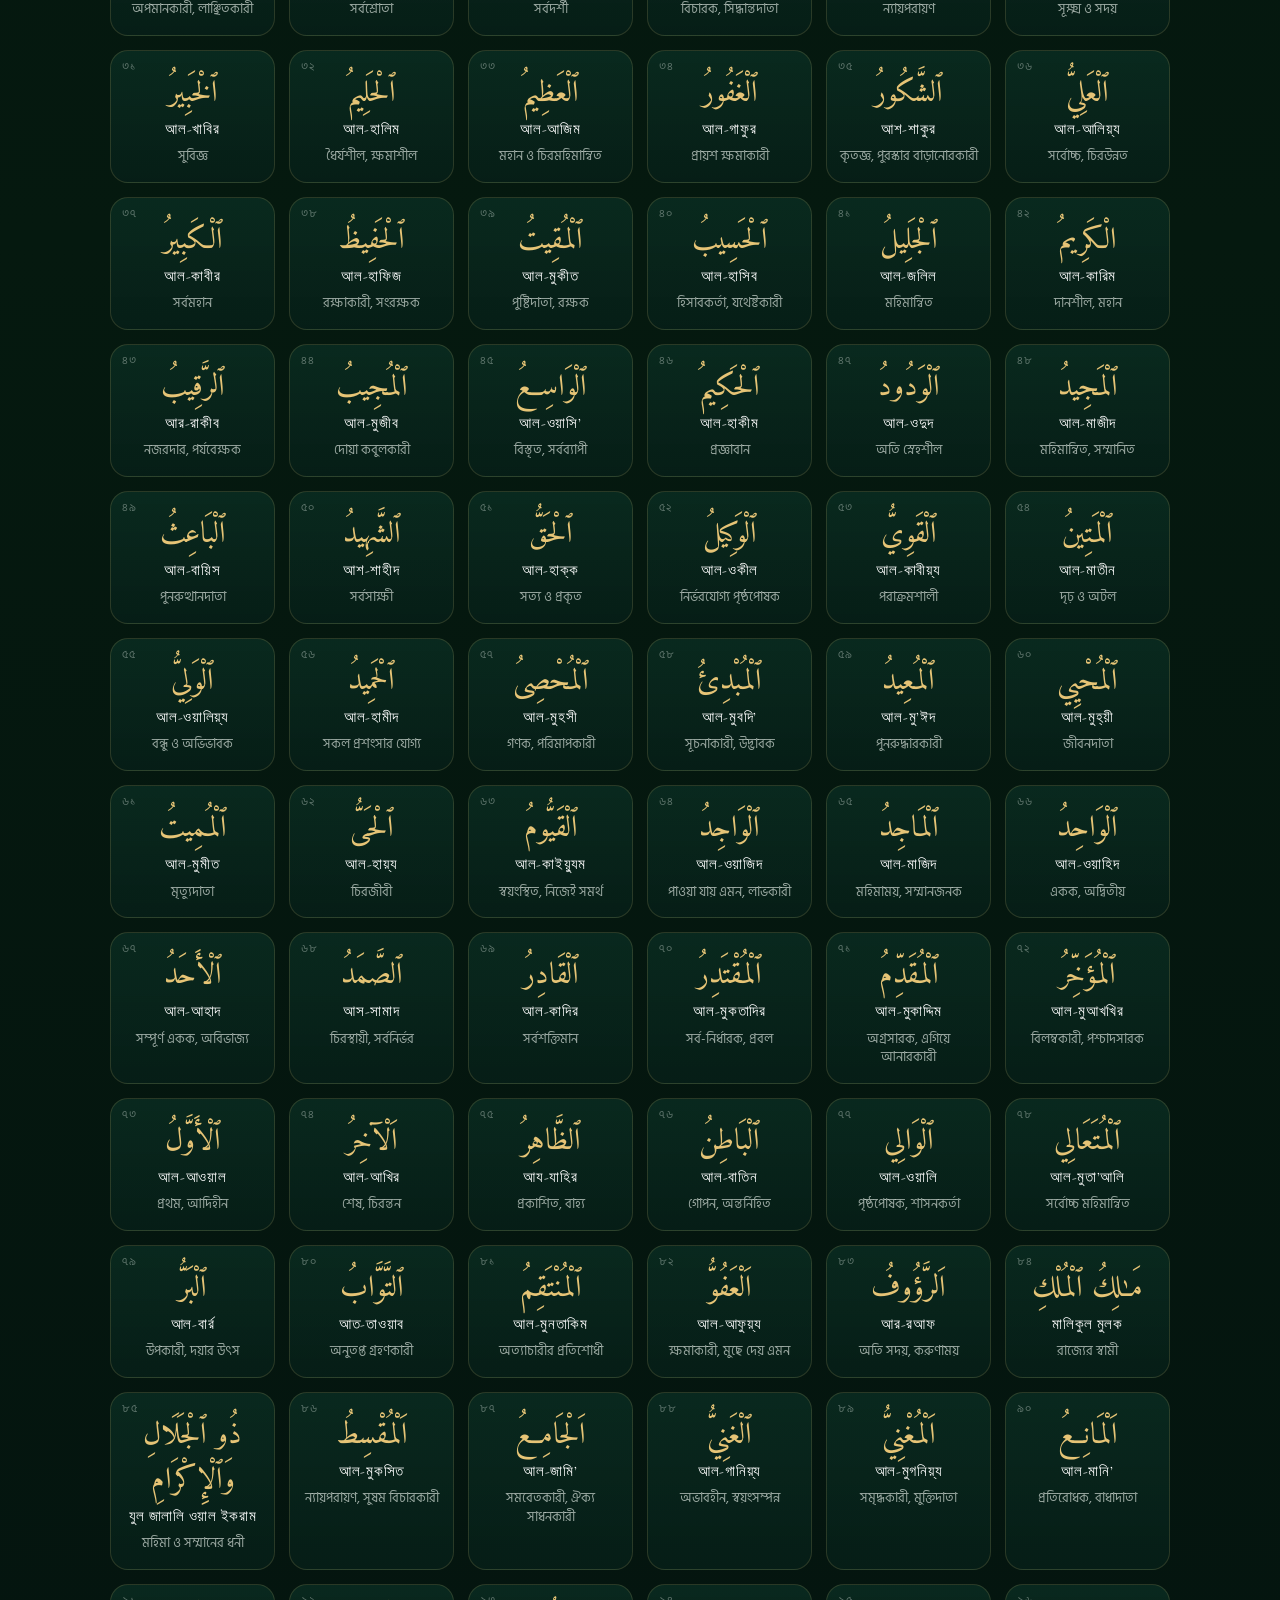
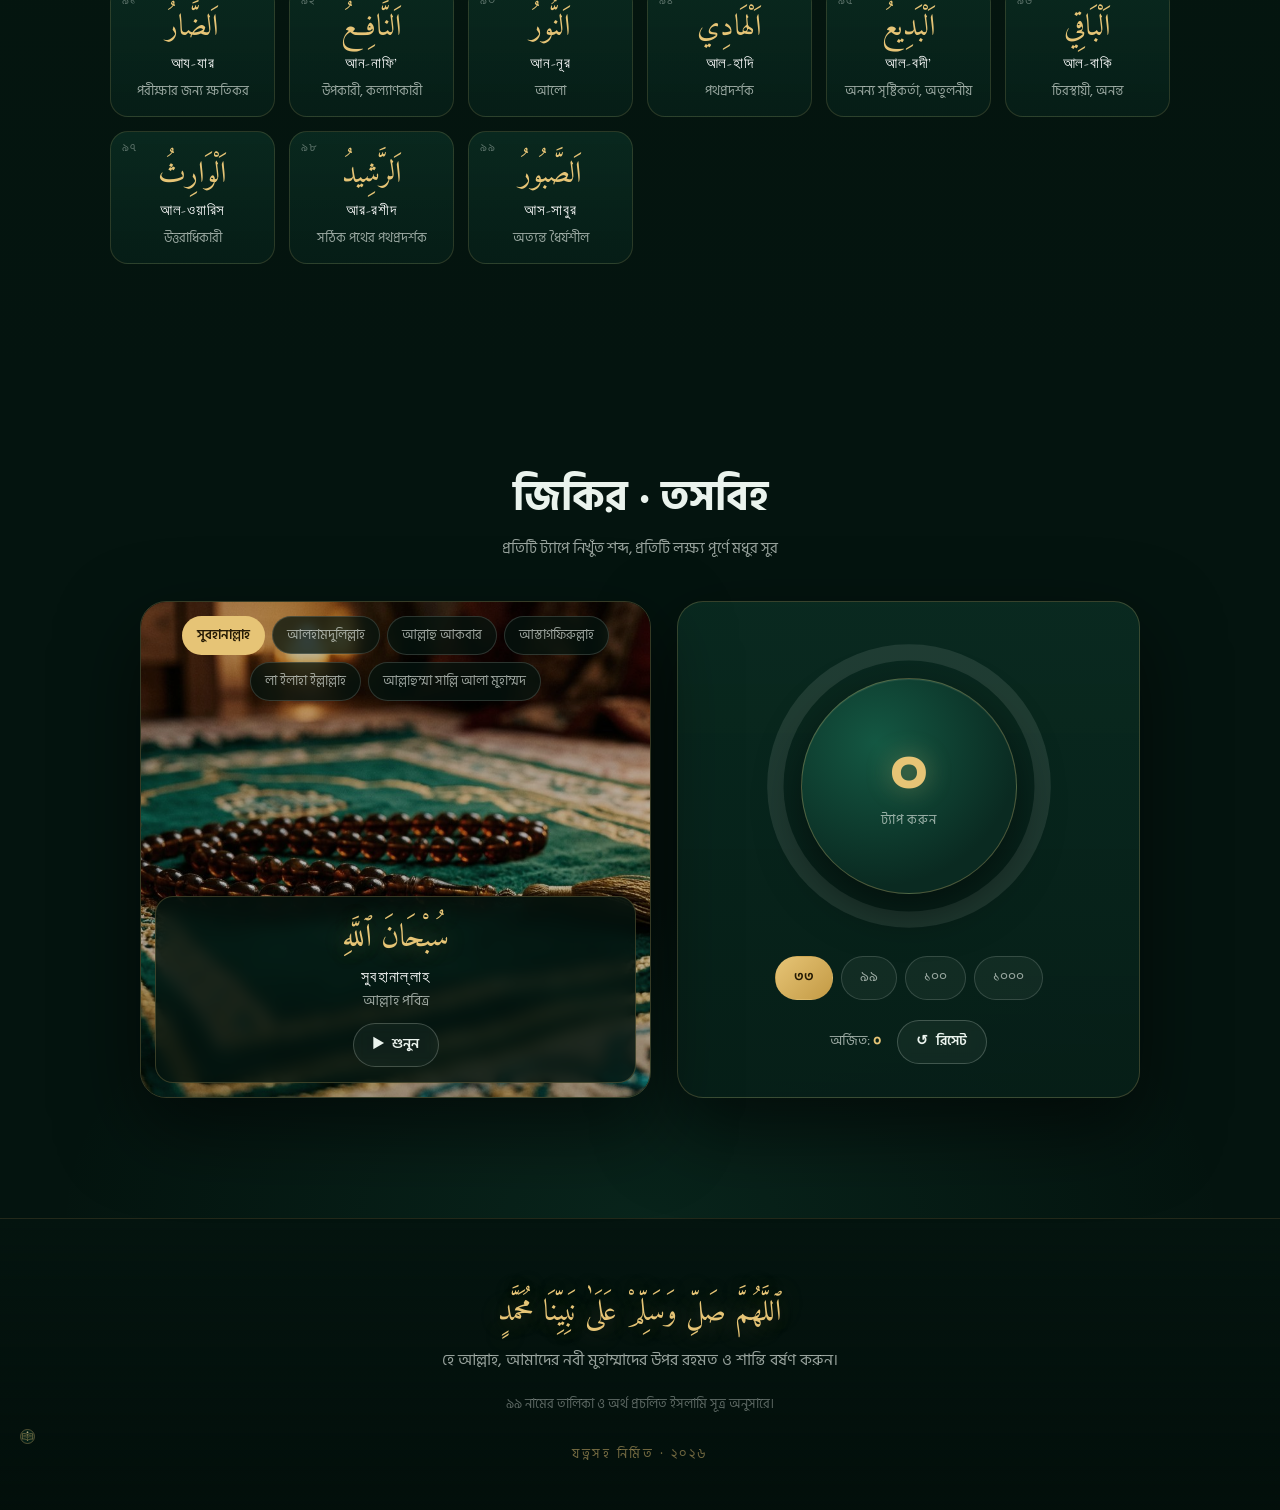
==== commit fa022b17: "Add IlmHub learning icon and favicon Co-authored-by: arena-agent <297053741+arena-agent@users.norepl" ====
--- a/index.html
+++ b/index.html
@@ -3,6 +3,7 @@
 <head>
 <meta charset="UTF-8" />
 <meta name="viewport" content="width=device-width, initial-scale=1.0" />
+<link rel="icon" type="image/svg+xml" href="assets/img/ilmhub-icon.svg" />
 <title>৯৯ সুন্দর নাম · আল্লাহর নামের জিকির</title>
 <meta id="pageDescription" name="description" content="আল্লাহর ৯৯টি সুন্দর নাম ও তাদের জিকির — The 99 Beautiful Names of Allah and Their Zikr. Cinematic narration, interactive names and tasbih counter." />
 <link rel="preconnect" href="https://fonts.googleapis.com" />
@@ -15,7 +16,7 @@
 <!-- ═══════════ TOP BAR ═══════════ -->
 <header class="topbar">
   <a class="brand" href="#hero">
-    <span class="brand-mark">۞</span>
+    <img class="brand-mark" src="assets/img/ilmhub-icon.svg" alt="" aria-hidden="true" />
     <span class="brand-text">
       <b>ٱسْمَاءُ ٱللَّهِ ٱلْحُسْنَى</b>
       <i class="lg-bn">সুন্দর ৯৯ নাম</i>
@@ -225,14 +226,30 @@
 
   <!-- 🔊 listen to all 99 names, one by one -->
   <div class="listen-all">
-    <div class="voice-toggle" role="group" aria-label="আরবি নামের কণ্ঠস্বর">
-      <button type="button" data-voice="male" aria-pressed="true"><span aria-hidden="true">♂</span> <span class="lg-bn">পুরুষ</span><span class="lg-en">Male</span></button>
-      <button type="button" data-voice="female" aria-pressed="false"><span aria-hidden="true">♀</span> <span class="lg-bn">নারী</span><span class="lg-en">Female</span></button>
-    </div>
-    <a class="voice-source-link" href="https://physiciansoftheheart.com/page-index.htm" target="_blank" rel="noopener noreferrer">
-      <span class="lg-bn">বাহ্যিক উৎসে কণ্ঠ বেছে শুনুন ↗</span><span class="lg-en">Choose a voice on the source site ↗</span>
-    </a>
-    <button class="btn btn-gold btn-sm" id="btnPlayAll">▶ <span class="lg-bn">সব ৯৯ নাম শুনুন</span><span class="lg-en">Listen to all 99 names</span></button>
+    <div class="audio-settings">
+      <div class="audio-language-control" role="group" aria-label="অডিওর ভাষা">
+        <span class="audio-setting-label"><span class="lg-bn">অডিও</span><span class="lg-en">Audio</span></span>
+        <strong id="audioLanguageLabel" aria-live="polite">বাংলা · সাইটের ভাষা</strong>
+        <button class="audio-language-pending" type="button" disabled aria-describedby="audioNotice" title="Arabic recordings and reviewed meanings are pending">
+          <span class="lg-bn">আরবি · প্রস্তুত নয়</span><span class="lg-en">Arabic · not ready</span>
+        </button>
+      </div>
+      <div class="audio-voice-control">
+        <span class="audio-setting-label"><span class="lg-bn">কণ্ঠ পছন্দ</span><span class="lg-en">Voice preference</span></span>
+        <div class="voice-toggle" role="group" aria-label="ডিভাইসের কণ্ঠ পছন্দ">
+          <button type="button" data-voice="male" aria-pressed="true"><span aria-hidden="true">♂</span> <span class="lg-bn">পুরুষ</span><span class="lg-en">Male</span></button>
+          <button type="button" data-voice="female" aria-pressed="false"><span aria-hidden="true">♀</span> <span class="lg-bn">নারী</span><span class="lg-en">Female</span></button>
+        </div>
+      </div>
+      <a class="voice-source-link" href="https://physiciansoftheheart.com/page-index.htm" target="_blank" rel="noopener noreferrer">
+        <span class="lg-bn">বাহ্যিক উৎসে আরবি উচ্চারণ শুনুন ↗</span><span class="lg-en">Listen to Arabic on the external source ↗</span>
+      </a>
+    </div>
+    <p class="audio-note" id="audioNotice">
+      <span class="lg-bn">বাংলা/ইংরেজি অডিও ব্রাউজারে তৈরি হবে; কণ্ঠ ও পুরুষ/নারী পছন্দ ডিভাইসভেদে বদলাতে পারে। আরবি রেকর্ডিং ও পর্যালোচিত অর্থ এখনও প্রস্তুত নয়।</span>
+      <span class="lg-en">Bangla/English speech is generated by your browser; available voices and gender matching vary by device. Arabic recordings and reviewed meanings are not ready yet.</span>
+    </p>
+    <button class="btn btn-gold btn-sm" id="btnPlayAll">▶ <span class="lg-bn">সব ৯৯ নাম ও অর্থ শুনুন</span><span class="lg-en">Listen to all 99 names and meanings</span></button>
     <span class="play-all-now" id="playAllNow" aria-live="polite"></span>
     <button class="btn btn-ghost btn-sm" id="btnStopAll" hidden>■ <span class="lg-bn">থামুন</span><span class="lg-en">Stop</span></button>
   </div>
@@ -326,9 +343,10 @@
     <span class="lg-bn">৯৯ নামের তালিকা ও অর্থ প্রচলিত ইসলামি সূত্র অনুসারে।</span>
     <span class="lg-en">List &amp; meanings follow the traditional Islamic sources.</span>
   </p>
-  <p class="foot-credit">۞ <span class="lg-bn">যত্নসহ নির্মিত · ২০২৬</span><span class="lg-en">Built with care · 2026</span></p>
+  <p class="foot-credit"><img class="foot-icon" src="assets/img/ilmhub-icon.svg" alt="" aria-hidden="true" /> <span class="lg-bn">যত্নসহ নির্মিত · ২০২৬</span><span class="lg-en">Built with care · 2026</span></p>
 </footer>
 
+<script src="name-speech.js"></script>
 <script src="app.js"></script>
 </body>
 </html>
--- a/styles.css
+++ b/styles.css
@@ -53,11 +53,10 @@
 }
 .brand{display:flex;align-items:center;gap:12px}
 .brand-mark{
-  width:42px;height:42px;display:grid;place-items:center;font-size:26px;
-  color:var(--gold);border:1px solid var(--line);border-radius:50%;
-  background:rgba(230,196,118,.06);
-  box-shadow:0 0 24px rgba(230,196,118,.15) inset;
-}
+  width:42px;height:42px;display:block;flex:0 0 auto;border-radius:50%;
+  filter:drop-shadow(0 0 10px rgba(230,196,118,.16));
+}
+.foot-icon{width:15px;height:15px;vertical-align:-2px;margin-right:4px;opacity:.74;}
 .brand-text{display:flex;flex-direction:column;line-height:1.25}
 .brand-text b{font-family:var(--f-ar);font-size:19px;color:var(--gold);font-weight:700}
 .brand-text i{font-style:normal;font-size:11px;letter-spacing:.22em;text-transform:uppercase;color:var(--faint)}
@@ -565,6 +564,28 @@
   max-width:1060px;margin:-6px auto 26px;padding:0 12px;
   display:flex;gap:14px;align-items:center;justify-content:center;flex-wrap:wrap;min-height:44px;
 }
+.audio-settings{
+  flex:1 0 100%;display:flex;align-items:center;justify-content:center;
+  flex-wrap:wrap;gap:10px 14px;
+}
+.audio-language-control,.audio-voice-control{
+  display:inline-flex;align-items:center;justify-content:center;gap:8px;
+  padding:5px 9px;border:1px solid rgba(234,243,237,.14);
+  border-radius:12px;background:rgba(234,243,237,.035);
+}
+.audio-setting-label{font-size:11px;color:var(--muted)}
+#audioLanguageLabel{font-size:12px;color:var(--gold);font-weight:600}
+.audio-language-pending{
+  padding:5px 9px;border:1px solid rgba(230,196,118,.22);border-radius:99px;
+  color:var(--faint);font-size:11px;cursor:not-allowed;opacity:.8;
+}
+.audio-language-pending:disabled{opacity:.65}
+.audio-note{
+  flex:1 0 100%;max-width:820px;margin:0 auto;color:var(--faint);
+  font-size:11px;line-height:1.45;text-align:center;
+}
+.audio-voice-control .voice-toggle{padding:2px}
+.audio-voice-control .voice-toggle button{padding:4px 9px;font-size:11px}
 .play-all-now{font-family:var(--f-en);font-size:15px;letter-spacing:.05em;color:var(--gold);display:inline-flex;align-items:center;gap:9px}
 .play-all-now .idx{font-family:var(--f-bn);font-size:12px;color:var(--faint);letter-spacing:.1em}
 .play-all-now .ar{font-family:var(--f-ar);direction:rtl;font-size:22px;text-shadow:0 0 18px rgba(230,196,118,.4)}
@@ -577,7 +598,7 @@
   .lang-toggle button{padding:6px 12px;font-size:12.5px}
 }
 @media (max-width:380px){
-  .brand-mark{width:34px;height:34px;font-size:21px}
+  .brand-mark{width:34px;height:34px}
   .brand-text b{font-size:15px}
 }
 @media (prefers-reduced-motion:reduce){
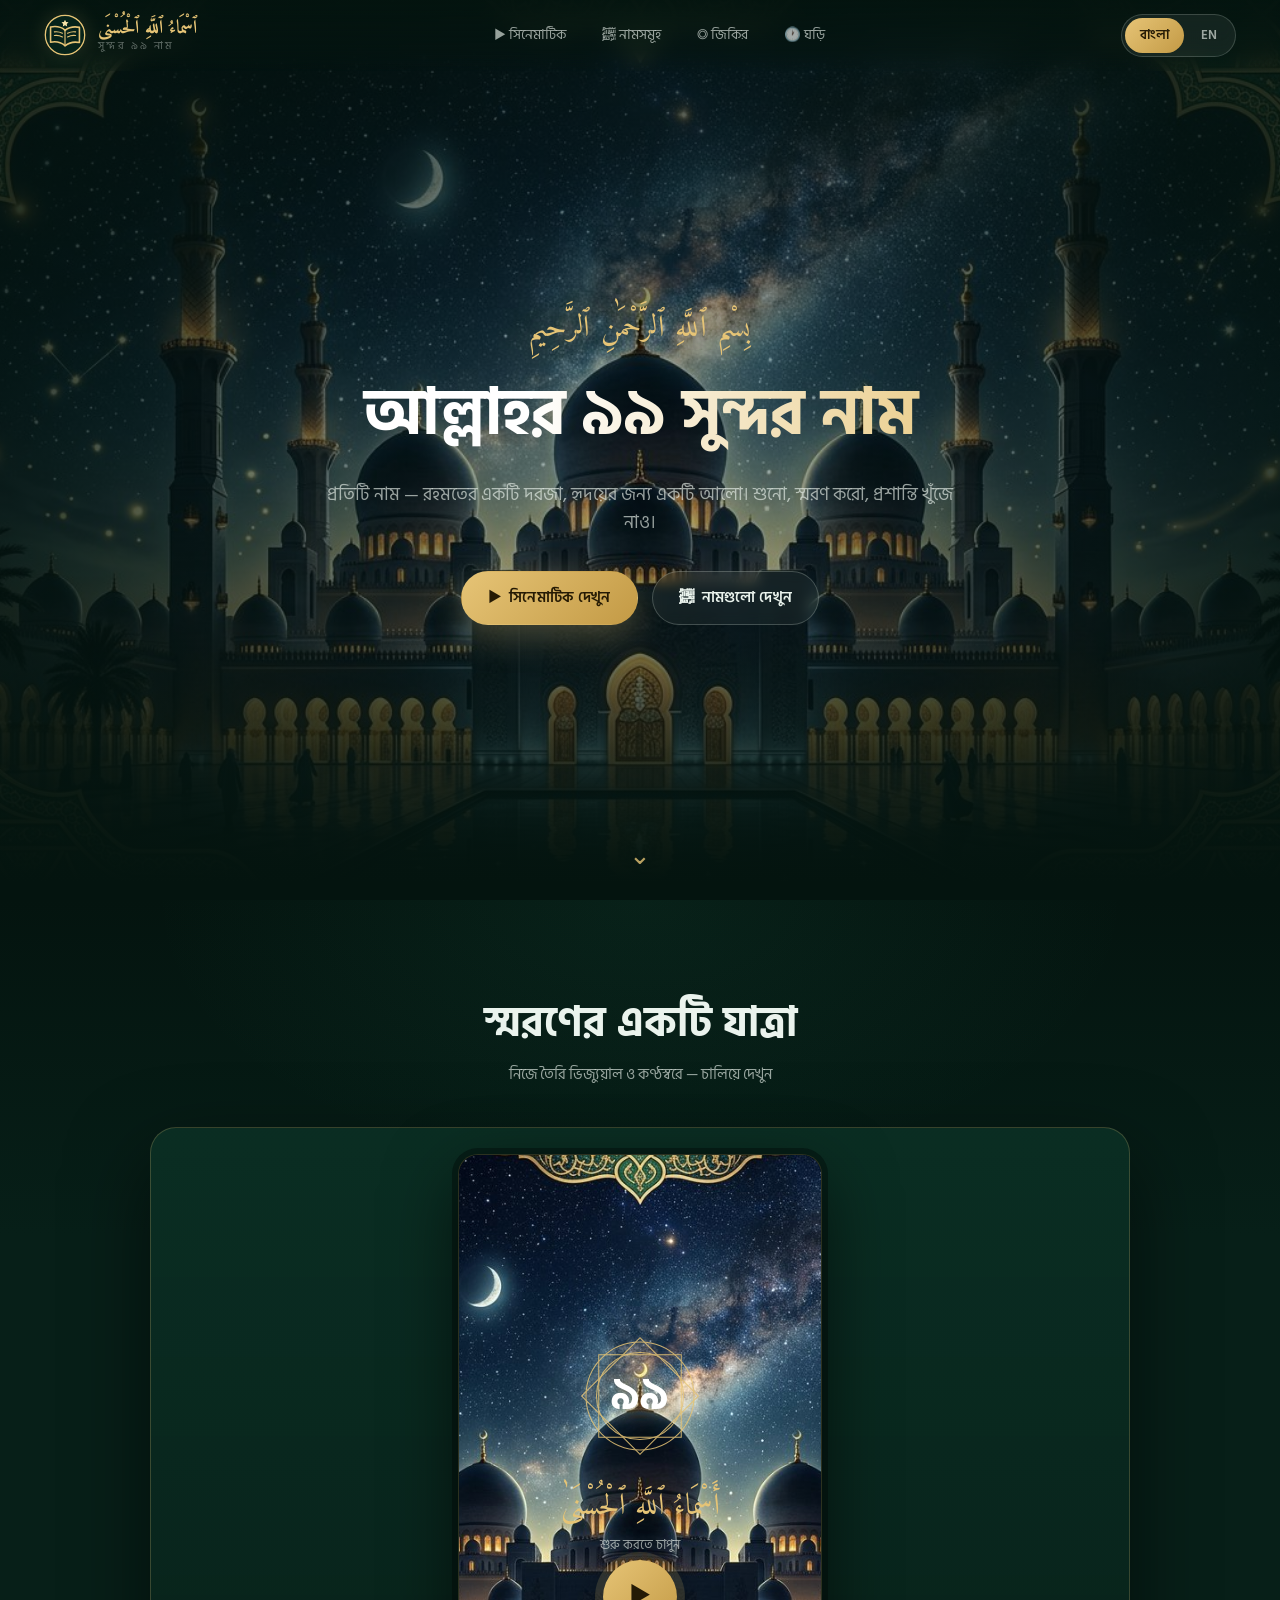
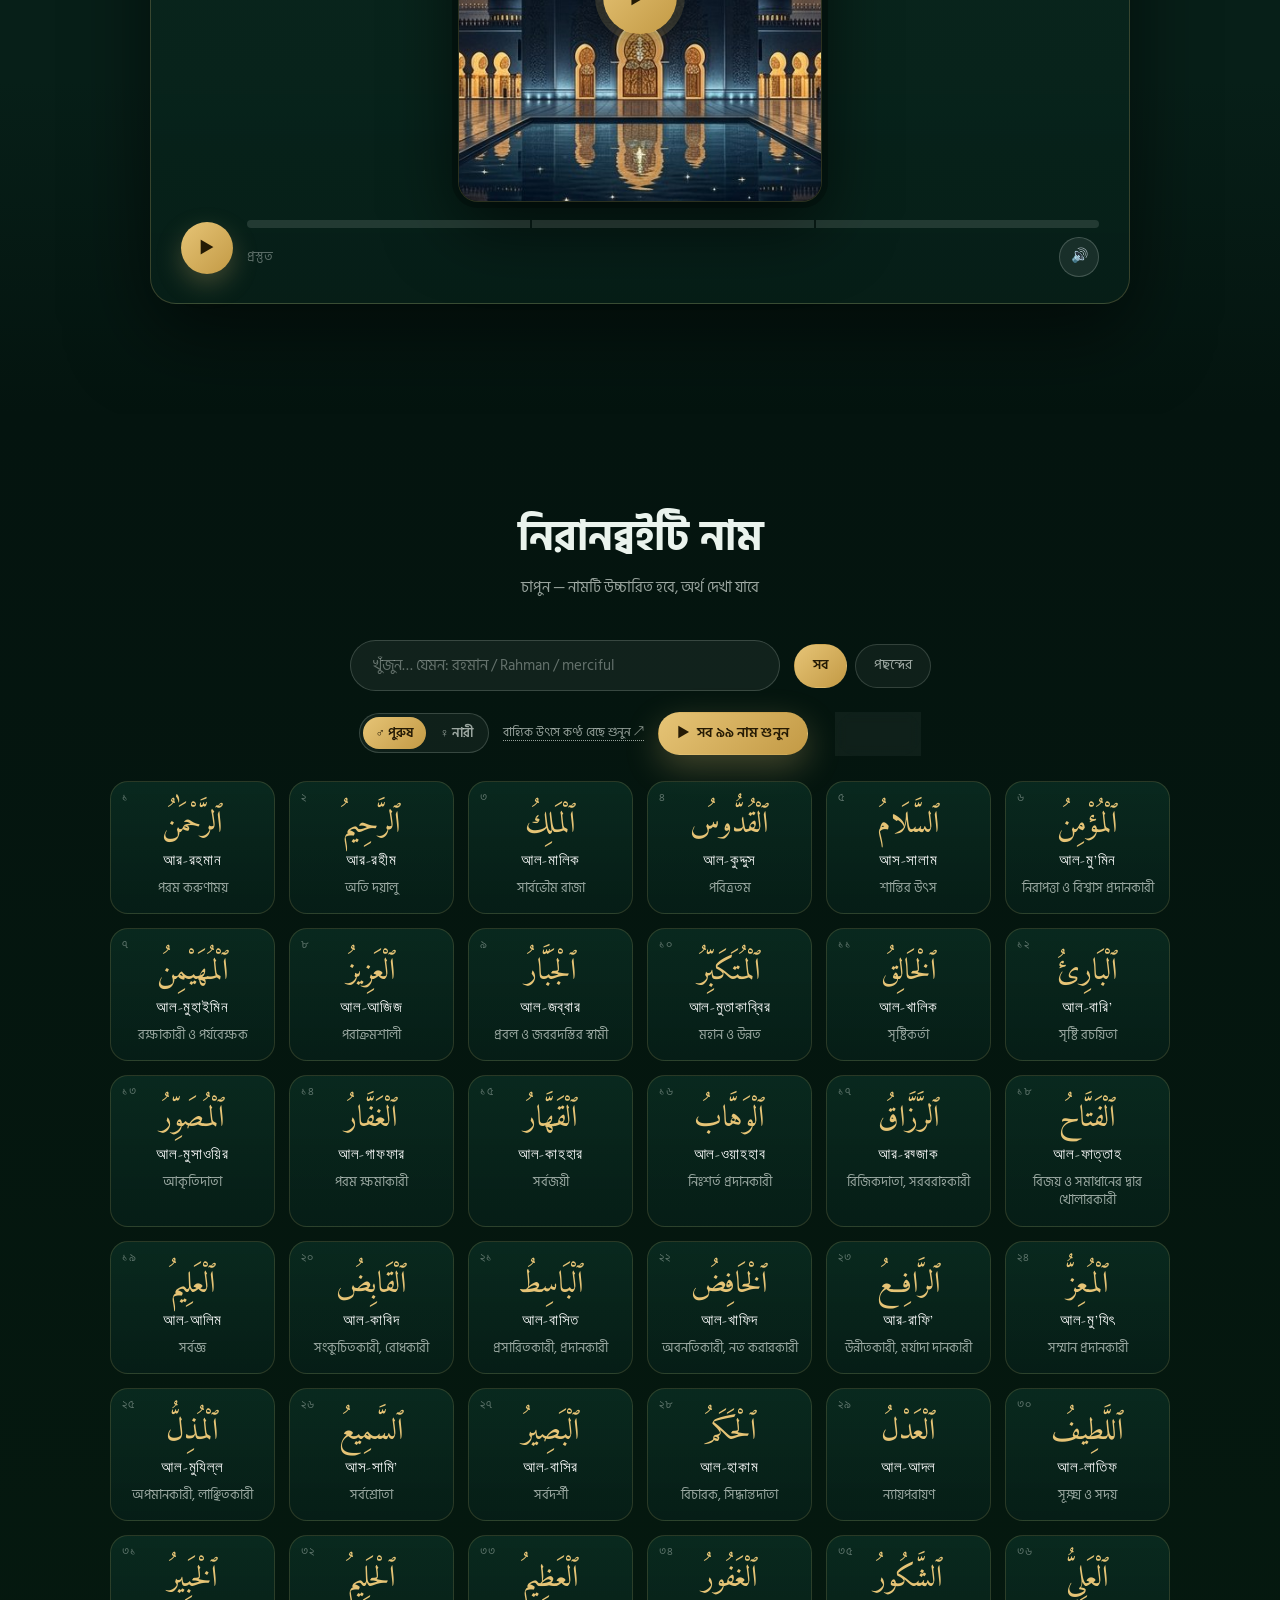
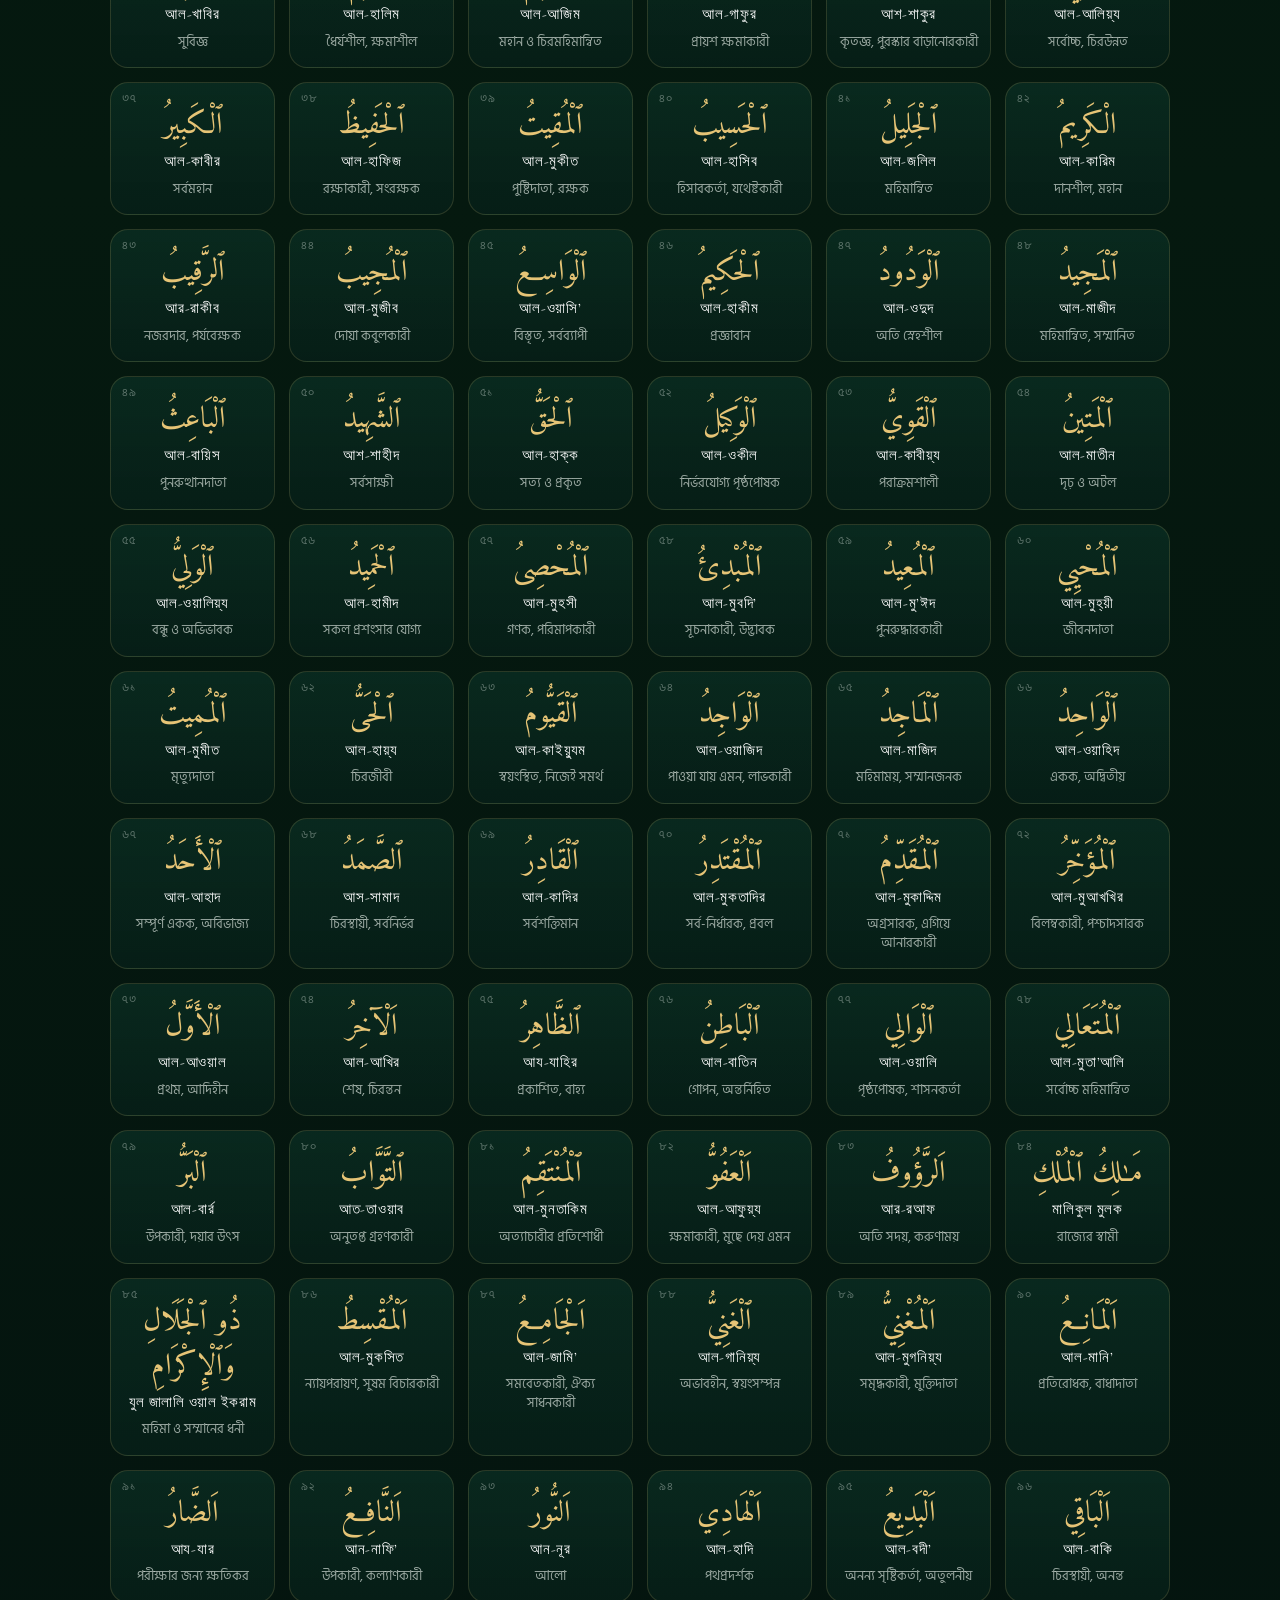
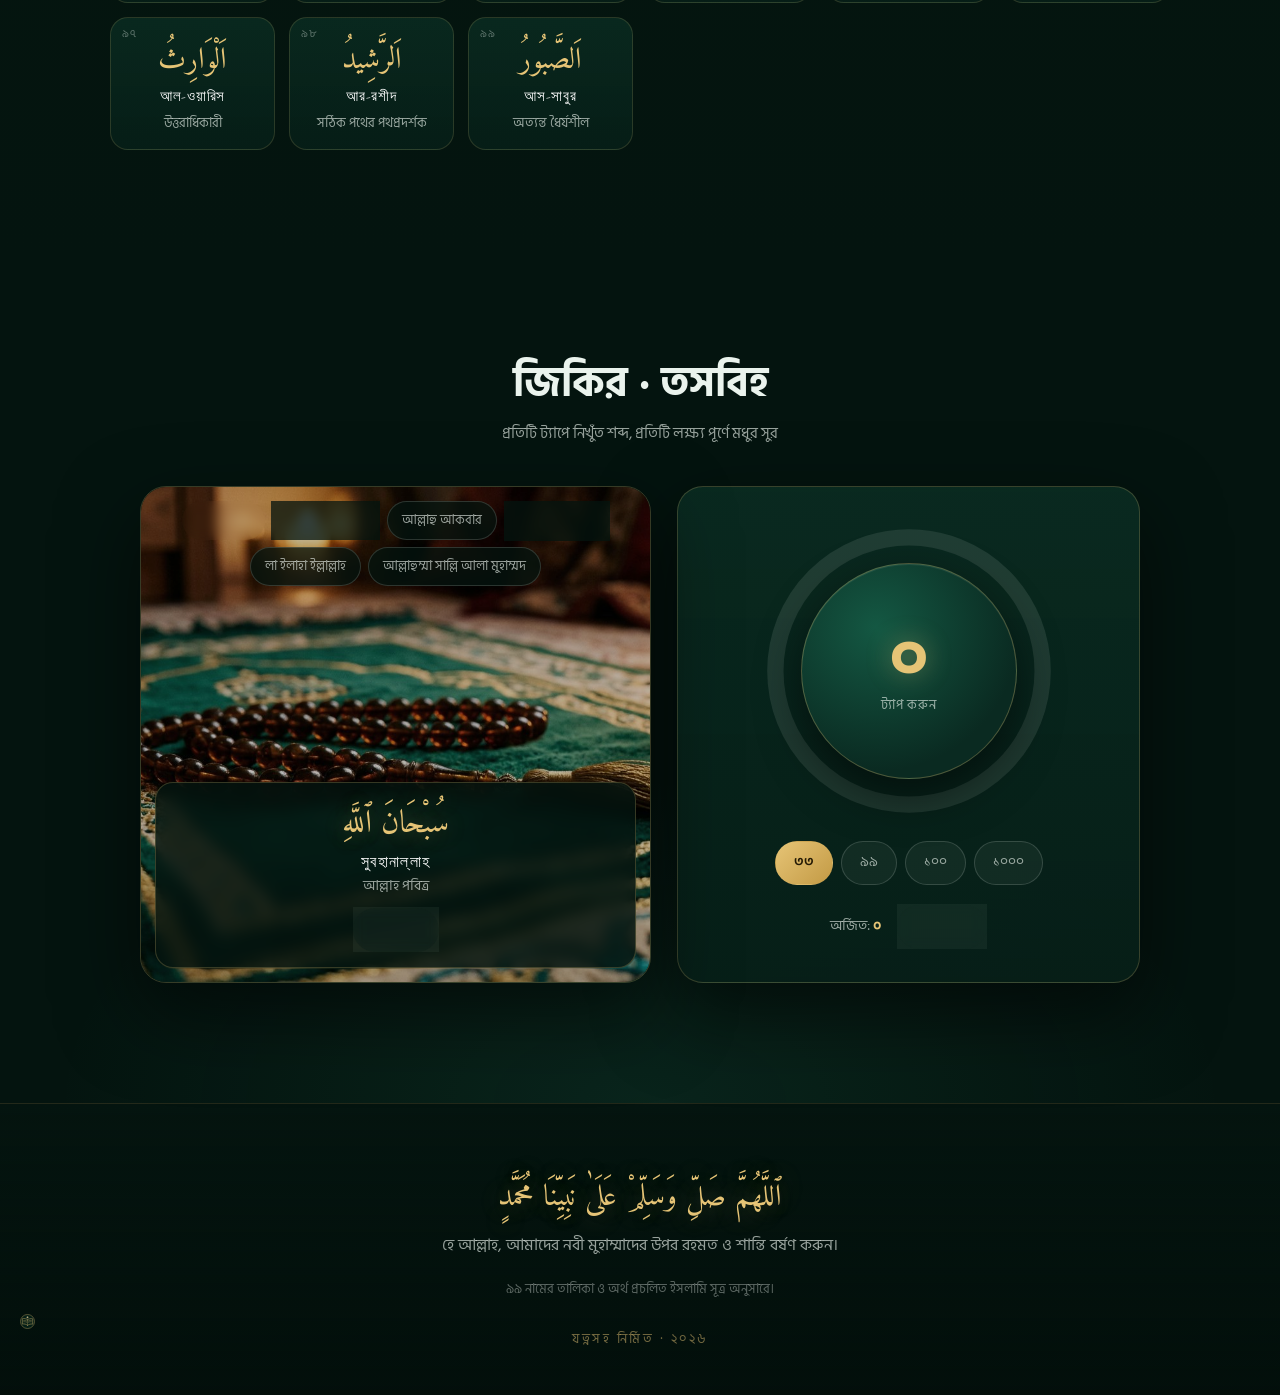
==== commit 205fa1ed: "Merge pull request #18 from SM-Amzad-Hossain/arena/abf49a3b-ilmhub Add an IlmHub learning icon and f" ====
--- a/index.html
+++ b/index.html
@@ -226,30 +226,14 @@
 
   <!-- 🔊 listen to all 99 names, one by one -->
   <div class="listen-all">
-    <div class="audio-settings">
-      <div class="audio-language-control" role="group" aria-label="অডিওর ভাষা">
-        <span class="audio-setting-label"><span class="lg-bn">অডিও</span><span class="lg-en">Audio</span></span>
-        <strong id="audioLanguageLabel" aria-live="polite">বাংলা · সাইটের ভাষা</strong>
-        <button class="audio-language-pending" type="button" disabled aria-describedby="audioNotice" title="Arabic recordings and reviewed meanings are pending">
-          <span class="lg-bn">আরবি · প্রস্তুত নয়</span><span class="lg-en">Arabic · not ready</span>
-        </button>
-      </div>
-      <div class="audio-voice-control">
-        <span class="audio-setting-label"><span class="lg-bn">কণ্ঠ পছন্দ</span><span class="lg-en">Voice preference</span></span>
-        <div class="voice-toggle" role="group" aria-label="ডিভাইসের কণ্ঠ পছন্দ">
-          <button type="button" data-voice="male" aria-pressed="true"><span aria-hidden="true">♂</span> <span class="lg-bn">পুরুষ</span><span class="lg-en">Male</span></button>
-          <button type="button" data-voice="female" aria-pressed="false"><span aria-hidden="true">♀</span> <span class="lg-bn">নারী</span><span class="lg-en">Female</span></button>
-        </div>
-      </div>
-      <a class="voice-source-link" href="https://physiciansoftheheart.com/page-index.htm" target="_blank" rel="noopener noreferrer">
-        <span class="lg-bn">বাহ্যিক উৎসে আরবি উচ্চারণ শুনুন ↗</span><span class="lg-en">Listen to Arabic on the external source ↗</span>
-      </a>
-    </div>
-    <p class="audio-note" id="audioNotice">
-      <span class="lg-bn">বাংলা/ইংরেজি অডিও ব্রাউজারে তৈরি হবে; কণ্ঠ ও পুরুষ/নারী পছন্দ ডিভাইসভেদে বদলাতে পারে। আরবি রেকর্ডিং ও পর্যালোচিত অর্থ এখনও প্রস্তুত নয়।</span>
-      <span class="lg-en">Bangla/English speech is generated by your browser; available voices and gender matching vary by device. Arabic recordings and reviewed meanings are not ready yet.</span>
-    </p>
-    <button class="btn btn-gold btn-sm" id="btnPlayAll">▶ <span class="lg-bn">সব ৯৯ নাম ও অর্থ শুনুন</span><span class="lg-en">Listen to all 99 names and meanings</span></button>
+    <div class="voice-toggle" role="group" aria-label="আরবি নামের কণ্ঠস্বর">
+      <button type="button" data-voice="male" aria-pressed="true"><span aria-hidden="true">♂</span> <span class="lg-bn">পুরুষ</span><span class="lg-en">Male</span></button>
+      <button type="button" data-voice="female" aria-pressed="false"><span aria-hidden="true">♀</span> <span class="lg-bn">নারী</span><span class="lg-en">Female</span></button>
+    </div>
+    <a class="voice-source-link" href="https://physiciansoftheheart.com/page-index.htm" target="_blank" rel="noopener noreferrer">
+      <span class="lg-bn">বাহ্যিক উৎসে কণ্ঠ বেছে শুনুন ↗</span><span class="lg-en">Choose a voice on the source site ↗</span>
+    </a>
+    <button class="btn btn-gold btn-sm" id="btnPlayAll">▶ <span class="lg-bn">সব ৯৯ নাম শুনুন</span><span class="lg-en">Listen to all 99 names</span></button>
     <span class="play-all-now" id="playAllNow" aria-live="polite"></span>
     <button class="btn btn-ghost btn-sm" id="btnStopAll" hidden>■ <span class="lg-bn">থামুন</span><span class="lg-en">Stop</span></button>
   </div>
@@ -346,7 +330,6 @@
   <p class="foot-credit"><img class="foot-icon" src="assets/img/ilmhub-icon.svg" alt="" aria-hidden="true" /> <span class="lg-bn">যত্নসহ নির্মিত · ২০২৬</span><span class="lg-en">Built with care · 2026</span></p>
 </footer>
 
-<script src="name-speech.js"></script>
 <script src="app.js"></script>
 </body>
 </html>
--- a/styles.css
+++ b/styles.css
@@ -564,28 +564,6 @@
   max-width:1060px;margin:-6px auto 26px;padding:0 12px;
   display:flex;gap:14px;align-items:center;justify-content:center;flex-wrap:wrap;min-height:44px;
 }
-.audio-settings{
-  flex:1 0 100%;display:flex;align-items:center;justify-content:center;
-  flex-wrap:wrap;gap:10px 14px;
-}
-.audio-language-control,.audio-voice-control{
-  display:inline-flex;align-items:center;justify-content:center;gap:8px;
-  padding:5px 9px;border:1px solid rgba(234,243,237,.14);
-  border-radius:12px;background:rgba(234,243,237,.035);
-}
-.audio-setting-label{font-size:11px;color:var(--muted)}
-#audioLanguageLabel{font-size:12px;color:var(--gold);font-weight:600}
-.audio-language-pending{
-  padding:5px 9px;border:1px solid rgba(230,196,118,.22);border-radius:99px;
-  color:var(--faint);font-size:11px;cursor:not-allowed;opacity:.8;
-}
-.audio-language-pending:disabled{opacity:.65}
-.audio-note{
-  flex:1 0 100%;max-width:820px;margin:0 auto;color:var(--faint);
-  font-size:11px;line-height:1.45;text-align:center;
-}
-.audio-voice-control .voice-toggle{padding:2px}
-.audio-voice-control .voice-toggle button{padding:4px 9px;font-size:11px}
 .play-all-now{font-family:var(--f-en);font-size:15px;letter-spacing:.05em;color:var(--gold);display:inline-flex;align-items:center;gap:9px}
 .play-all-now .idx{font-family:var(--f-bn);font-size:12px;color:var(--faint);letter-spacing:.1em}
 .play-all-now .ar{font-family:var(--f-ar);direction:rtl;font-size:22px;text-shadow:0 0 18px rgba(230,196,118,.4)}
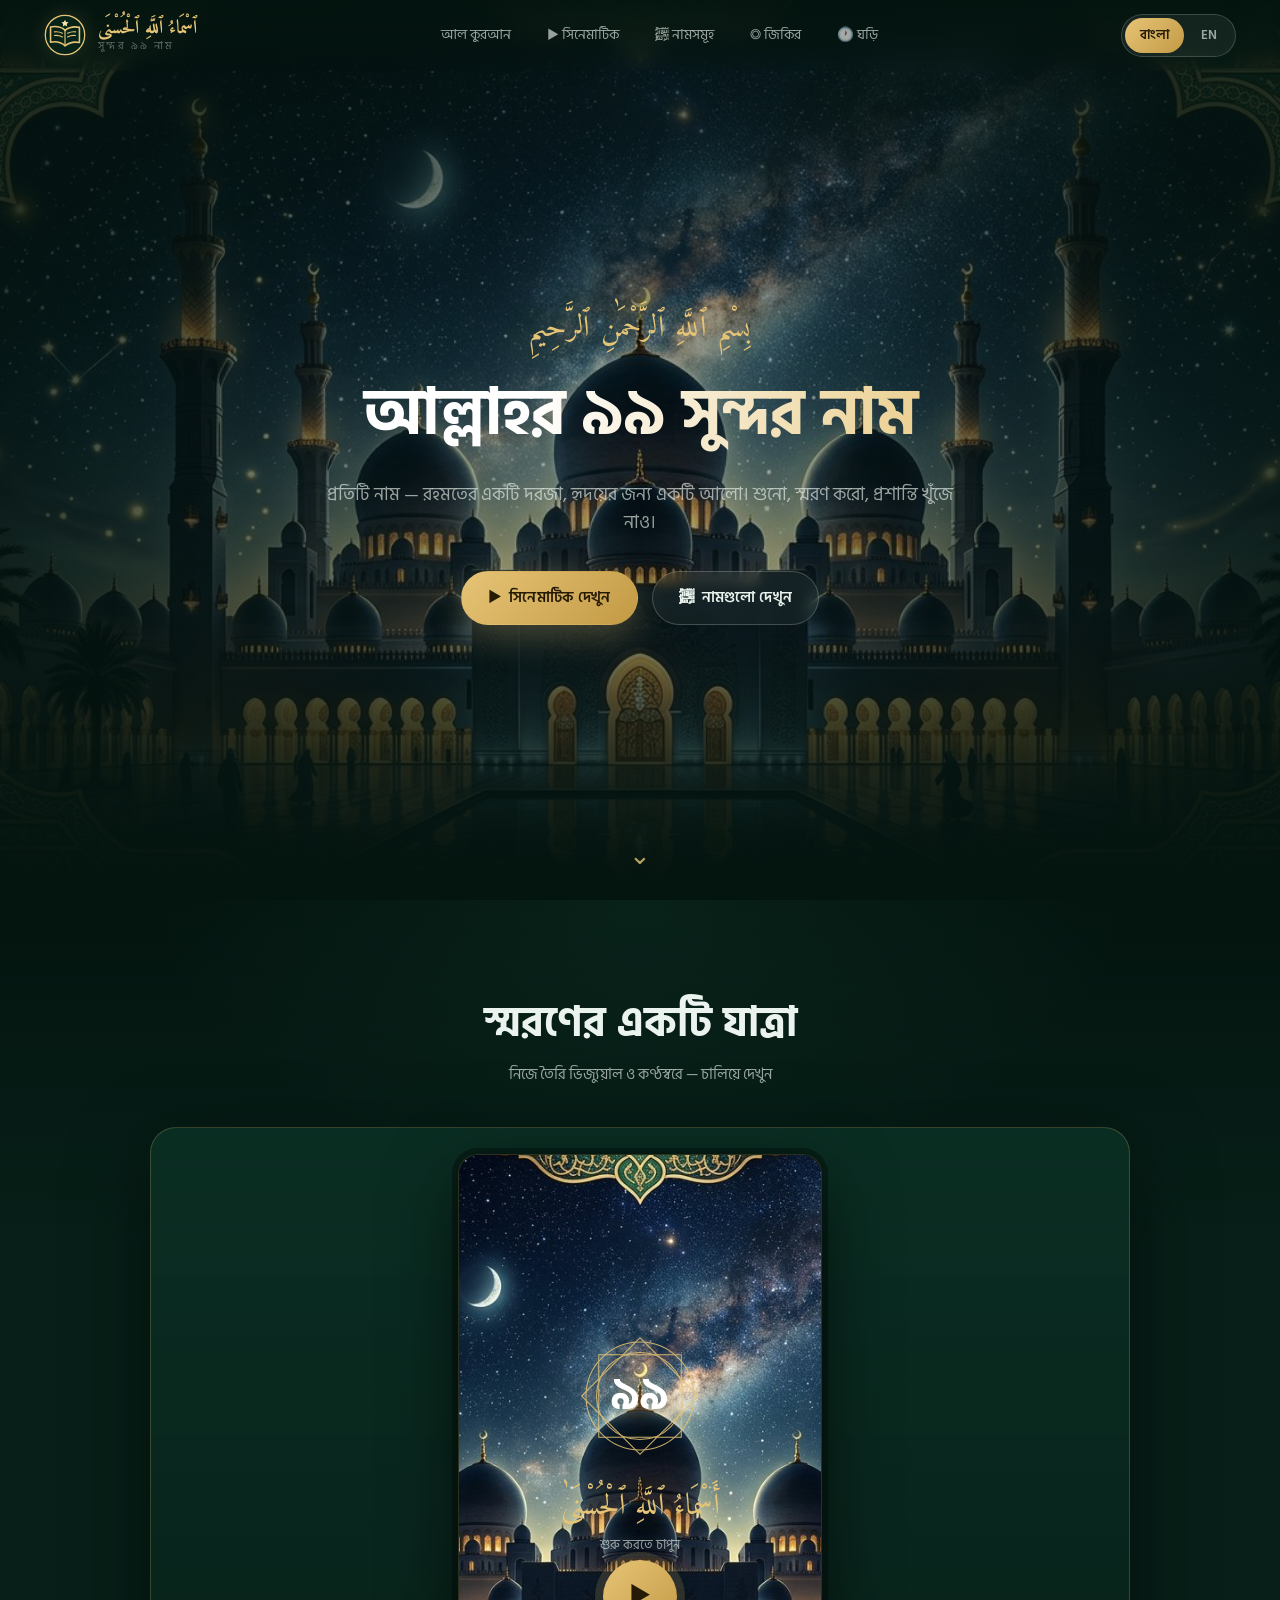
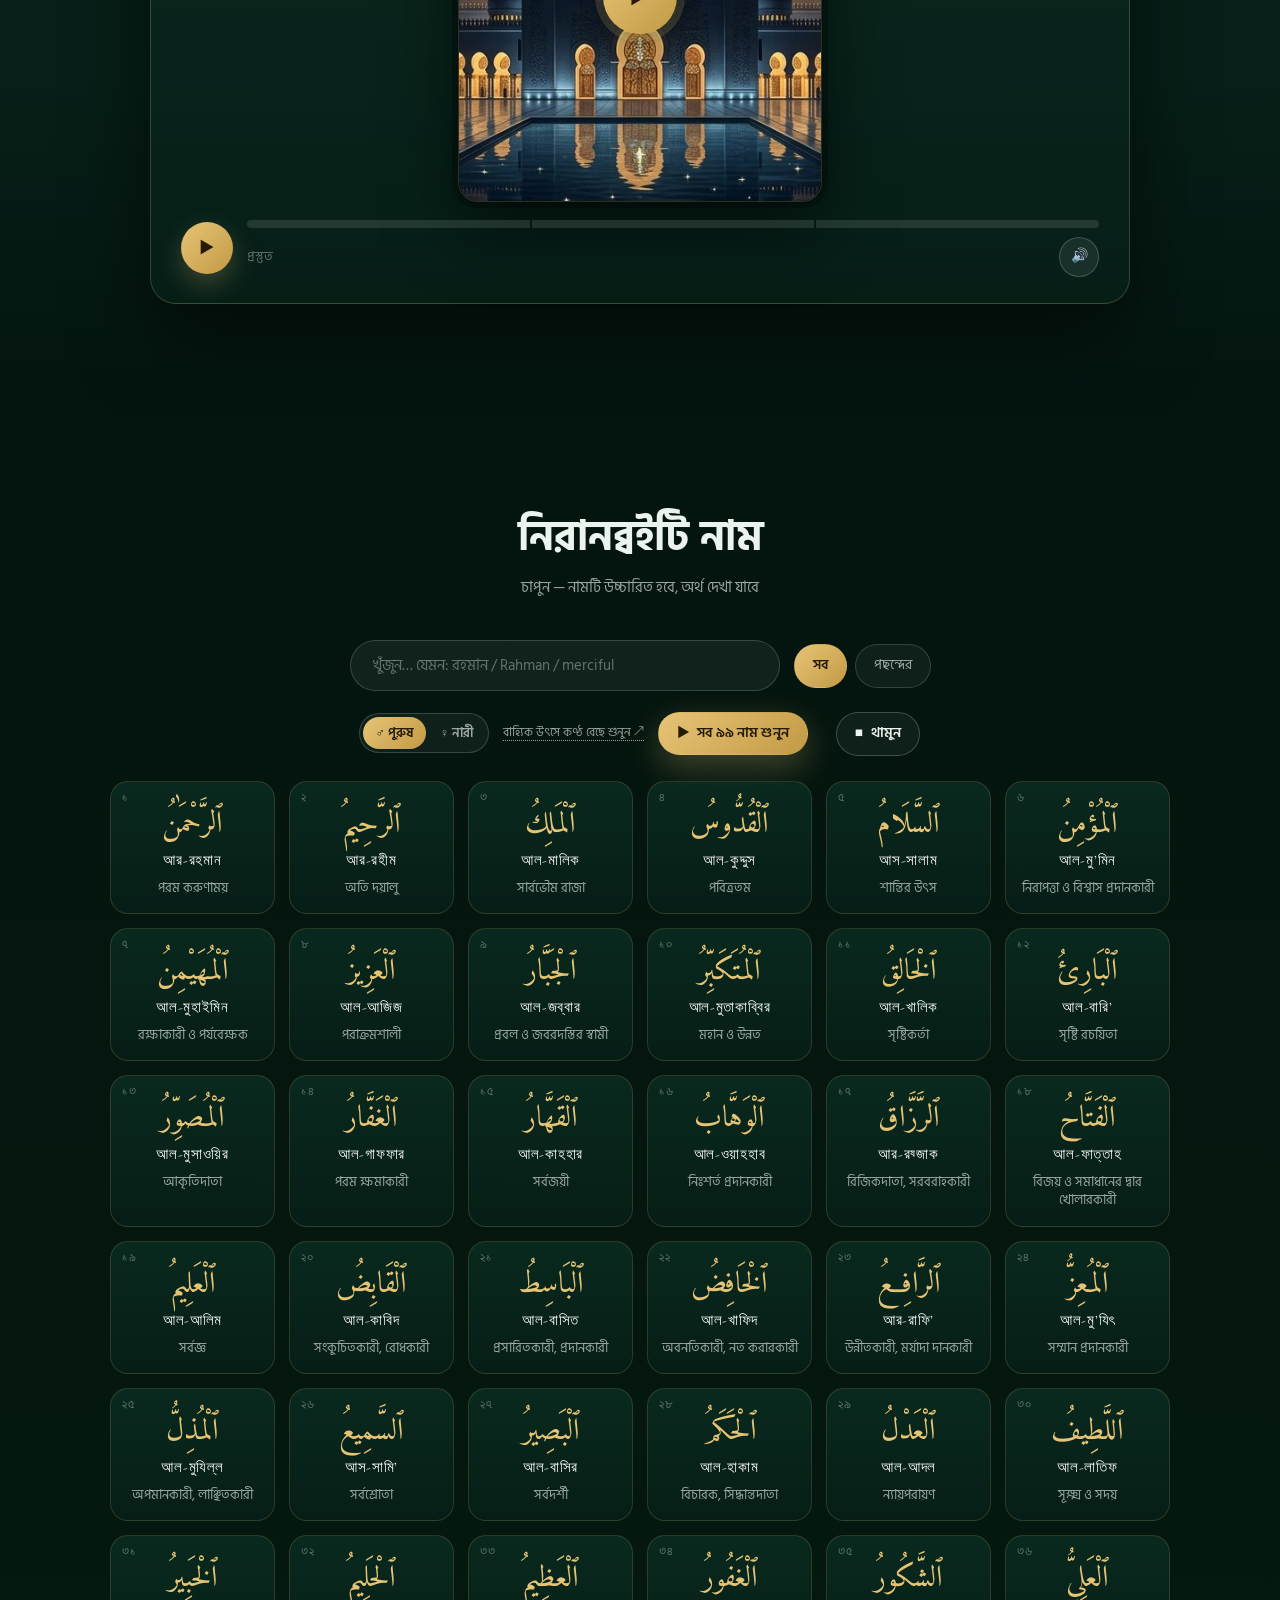
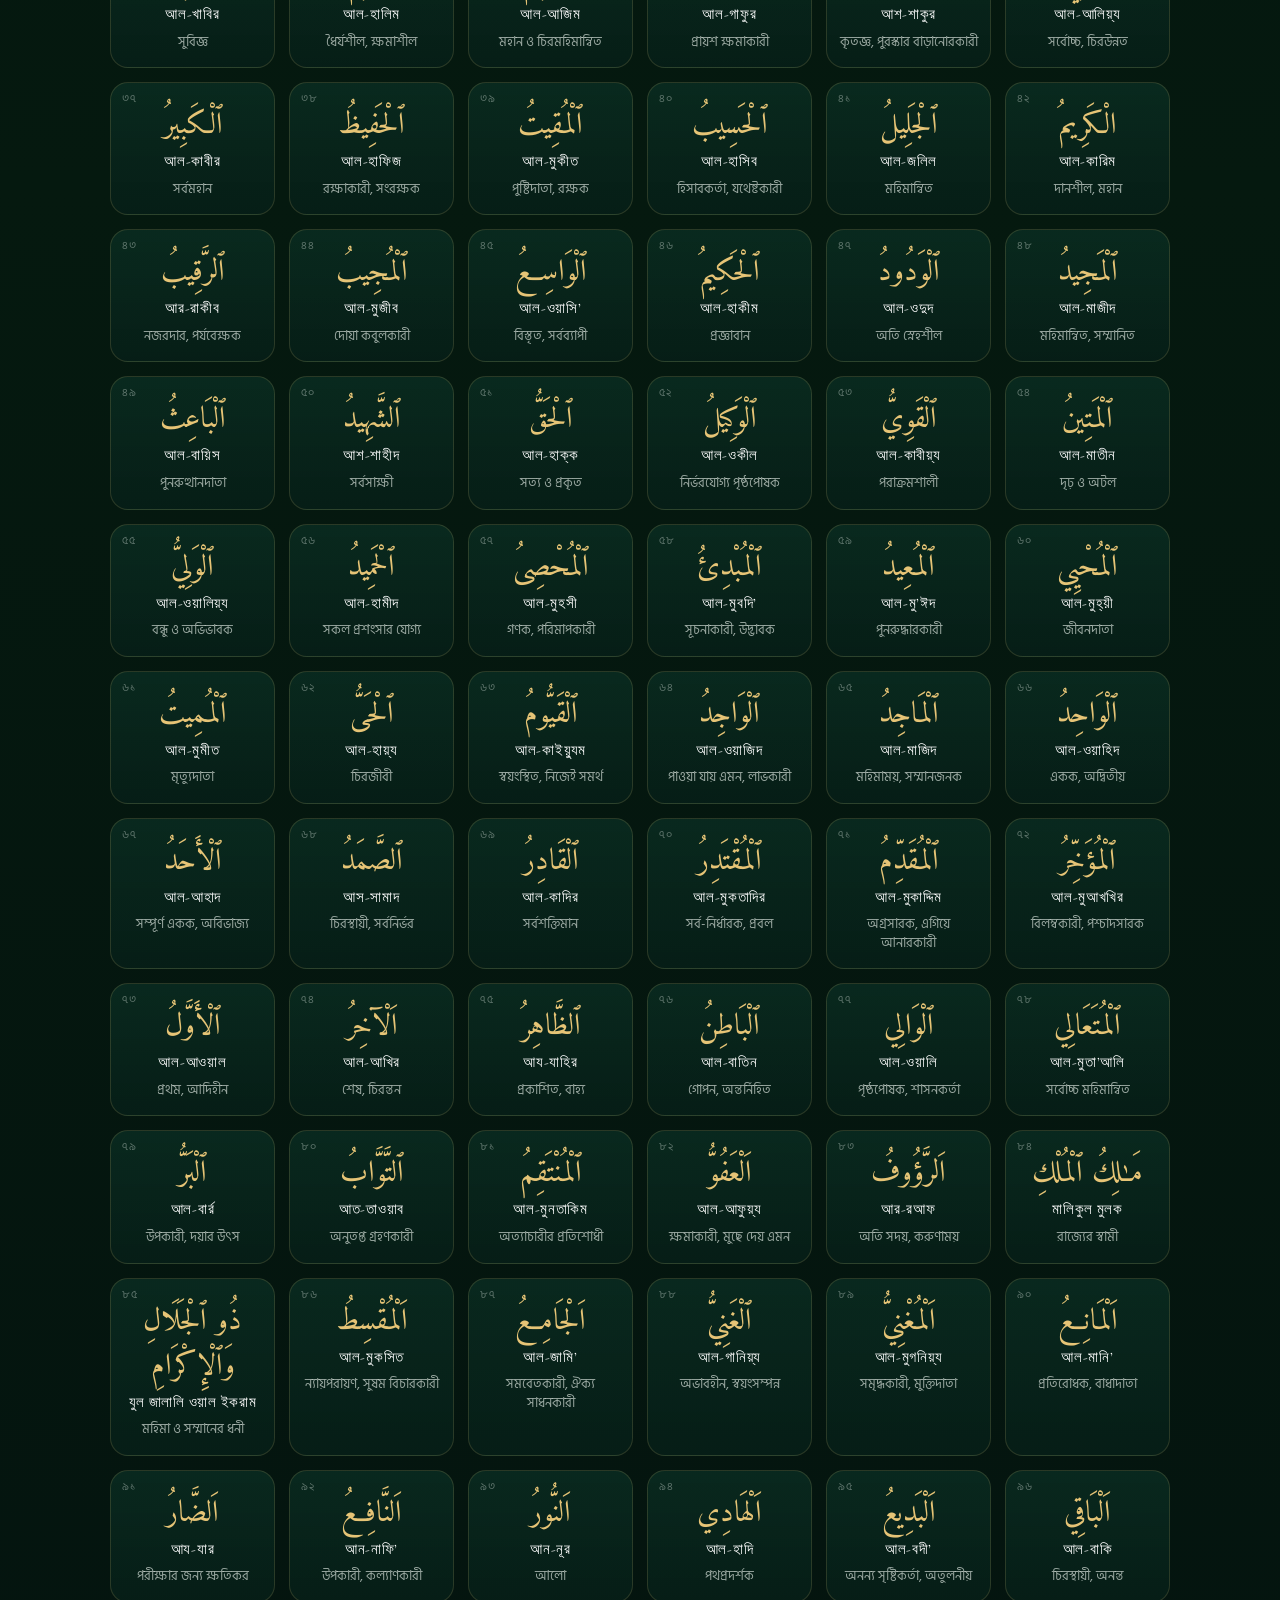
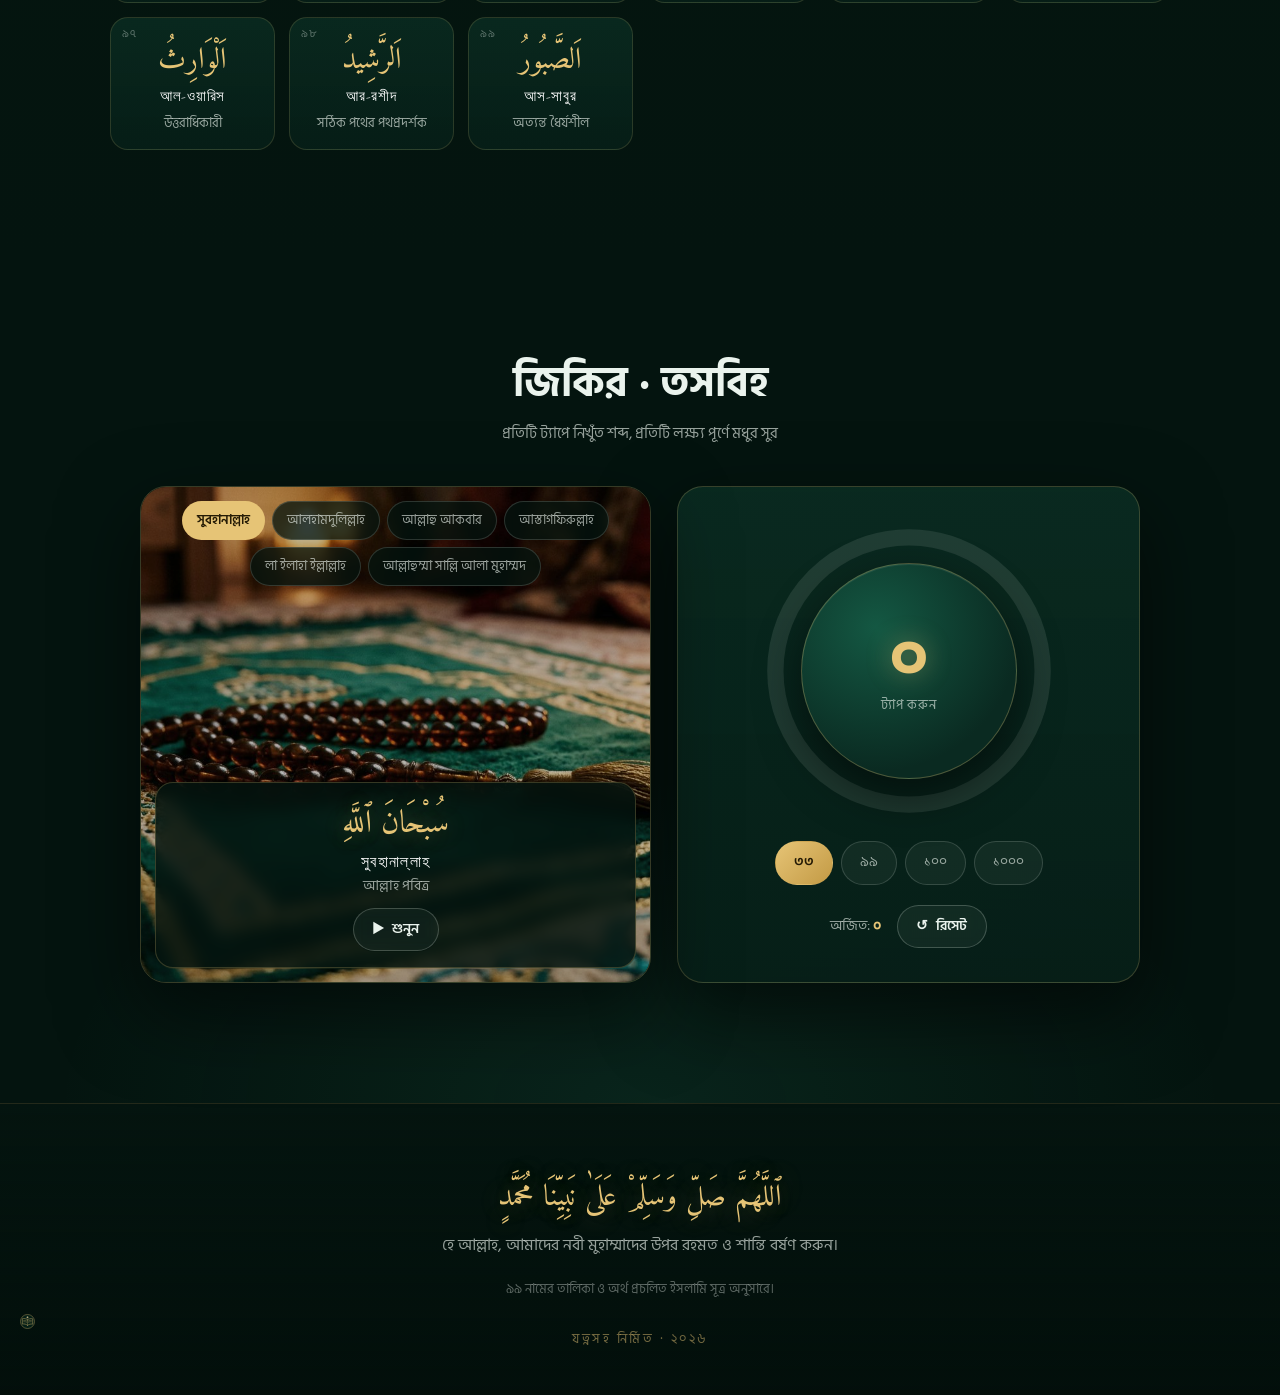
==== commit abcd0811: "Add book-style Quran reader with local Arabic text Co-authored-by: arena-agent <297053741+arena-agen" ====
--- a/index.html
+++ b/index.html
@@ -25,6 +25,7 @@
   </a>
 
   <nav class="nav">
+    <a href="quran.html"><span class="lg-bn">আল কুরআন</span><span class="lg-en">Al Quran</span></a>
     <a href="#cinematic">▶ <span class="lg-bn">সিনেমাটিক</span><span class="lg-en">Cinematic</span></a>
     <a href="#names">﷽ <span class="lg-bn">নামসমূহ</span><span class="lg-en">Names</span></a>
     <a href="#dhikr">◎ <span class="lg-bn">জিকির</span><span class="lg-en">Zikr</span></a>
